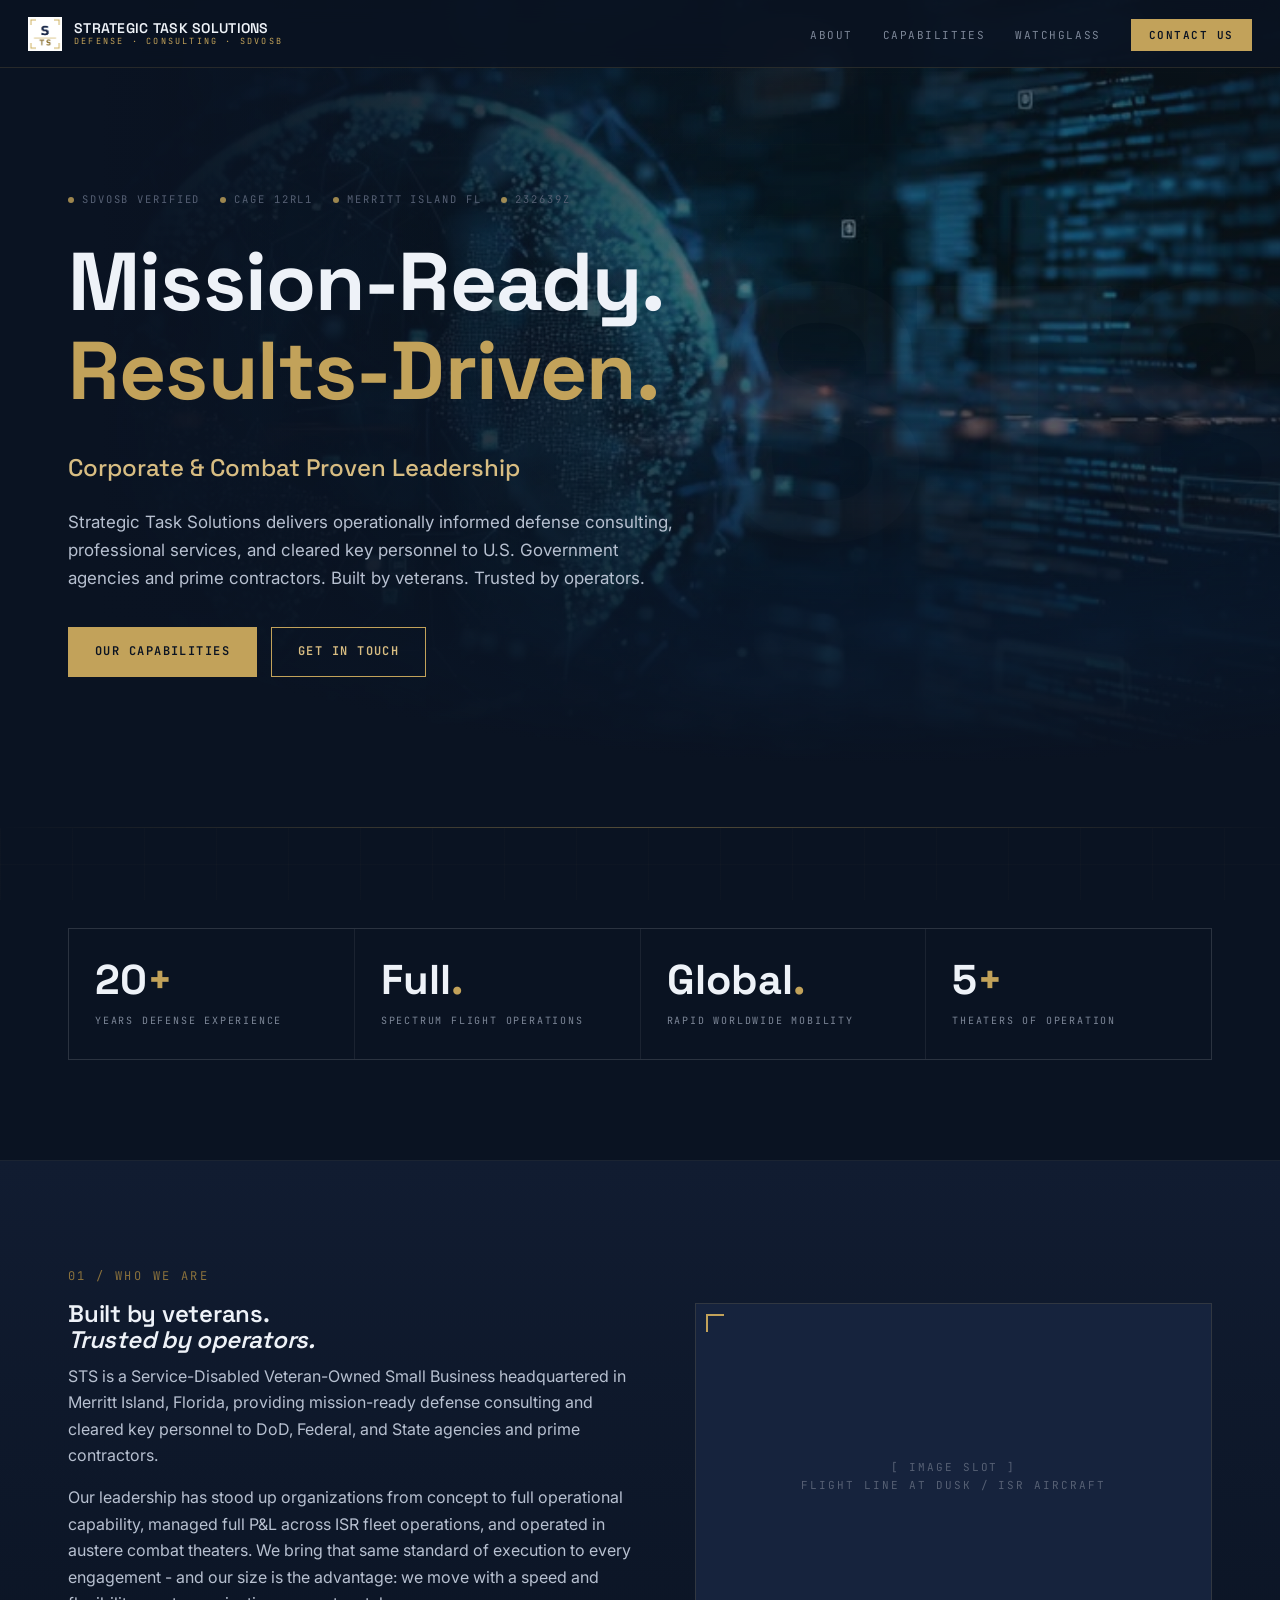
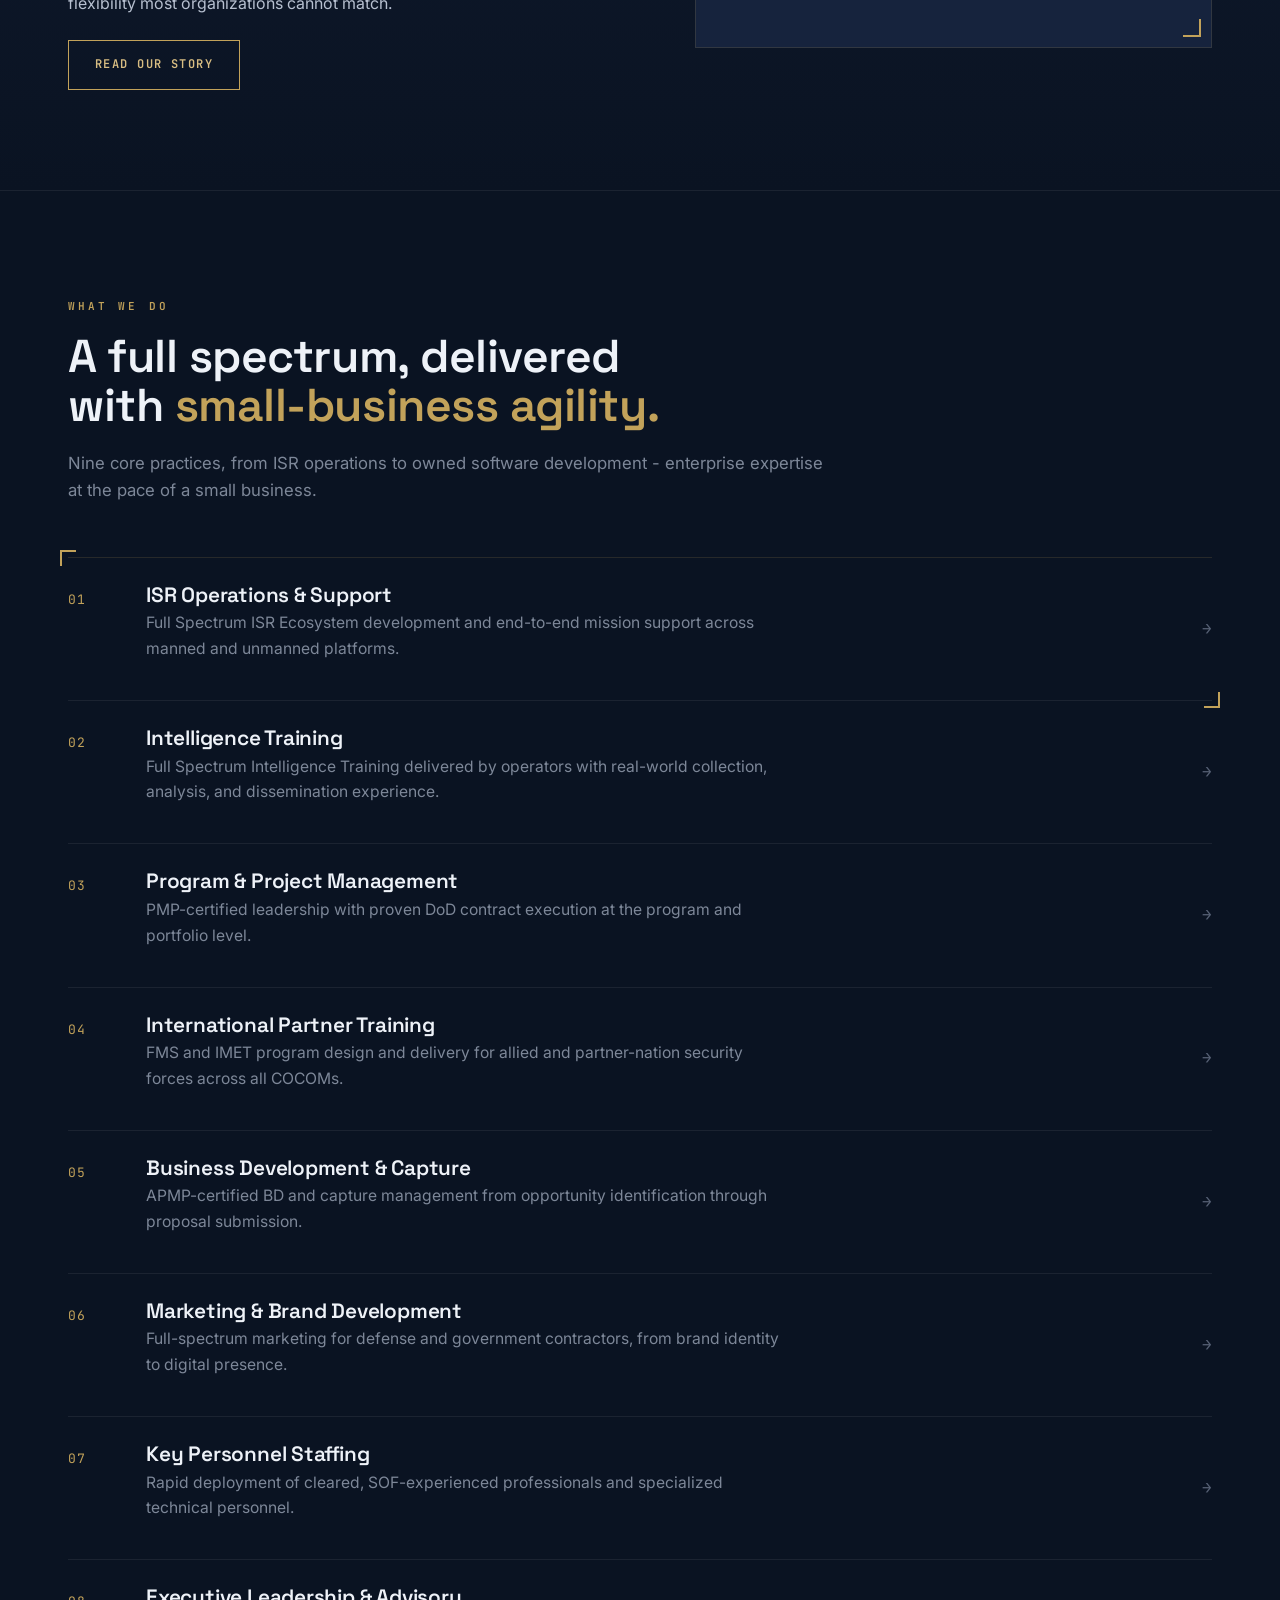
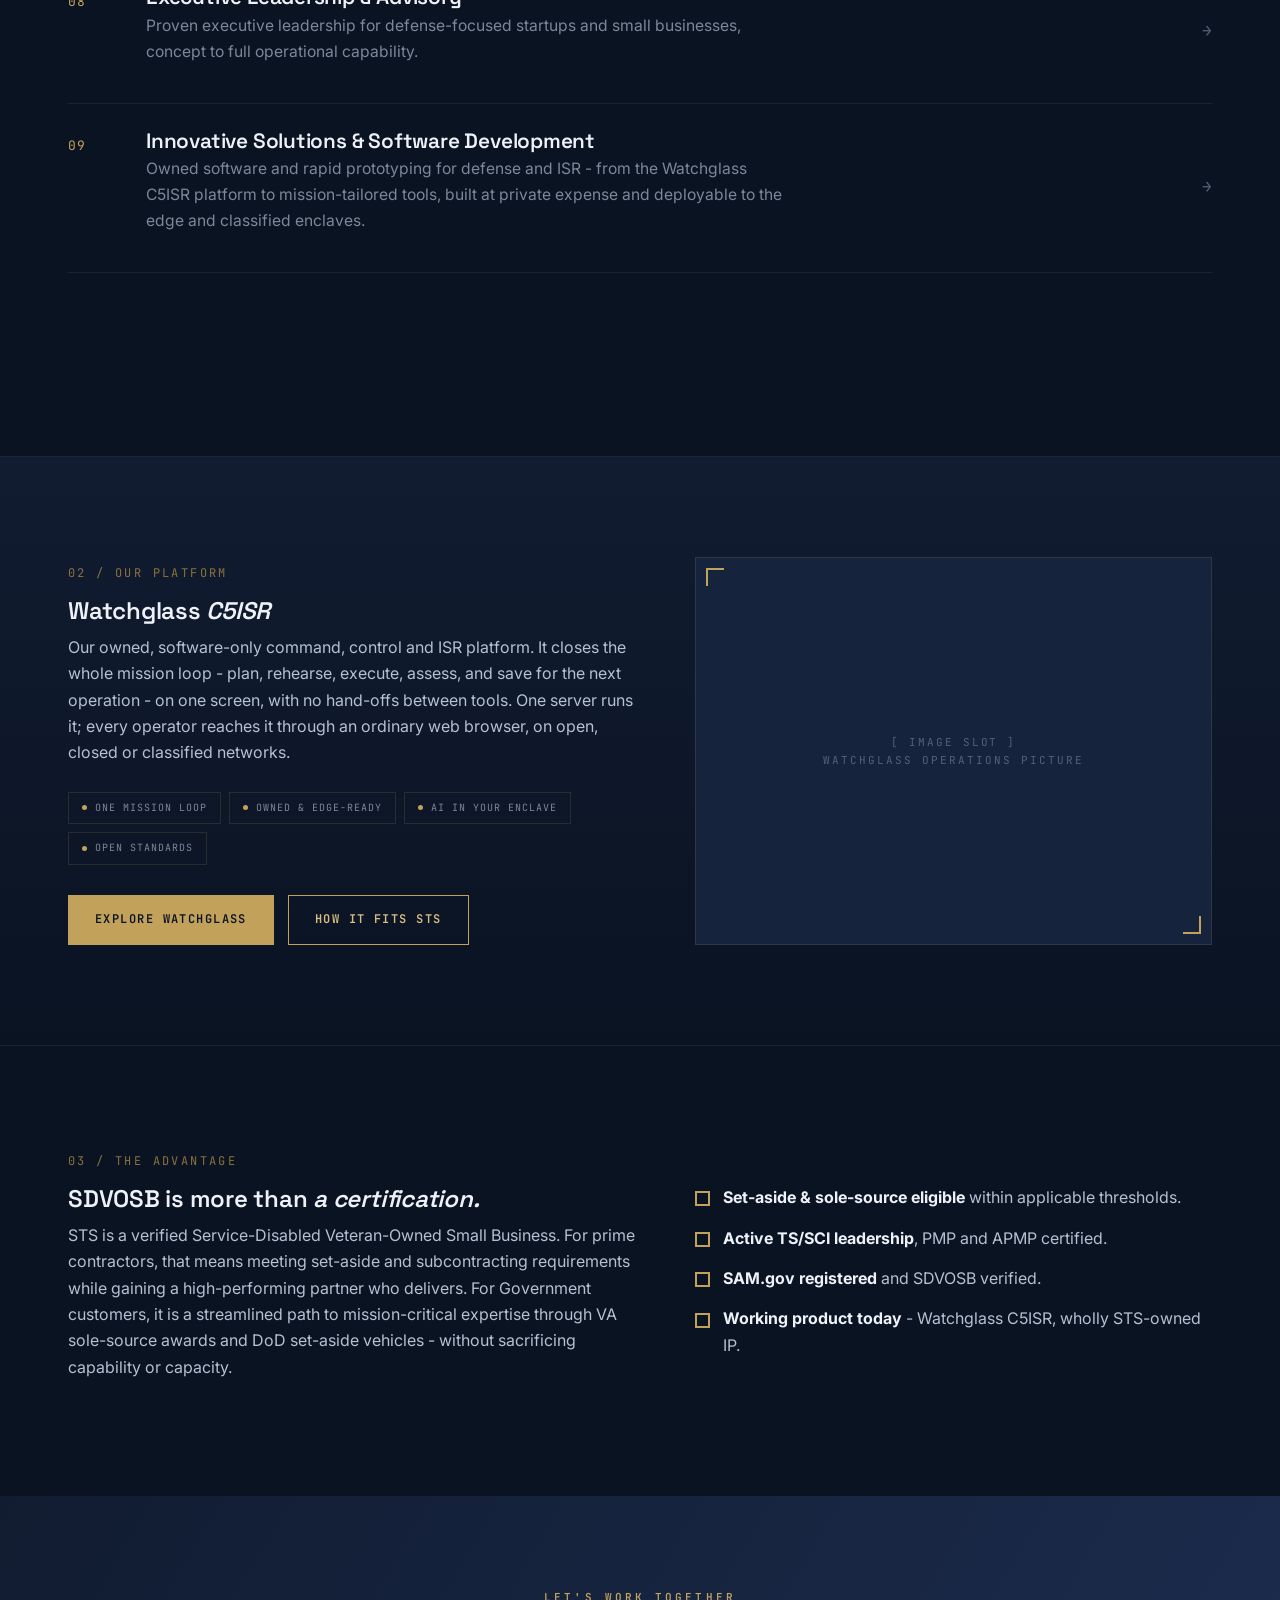
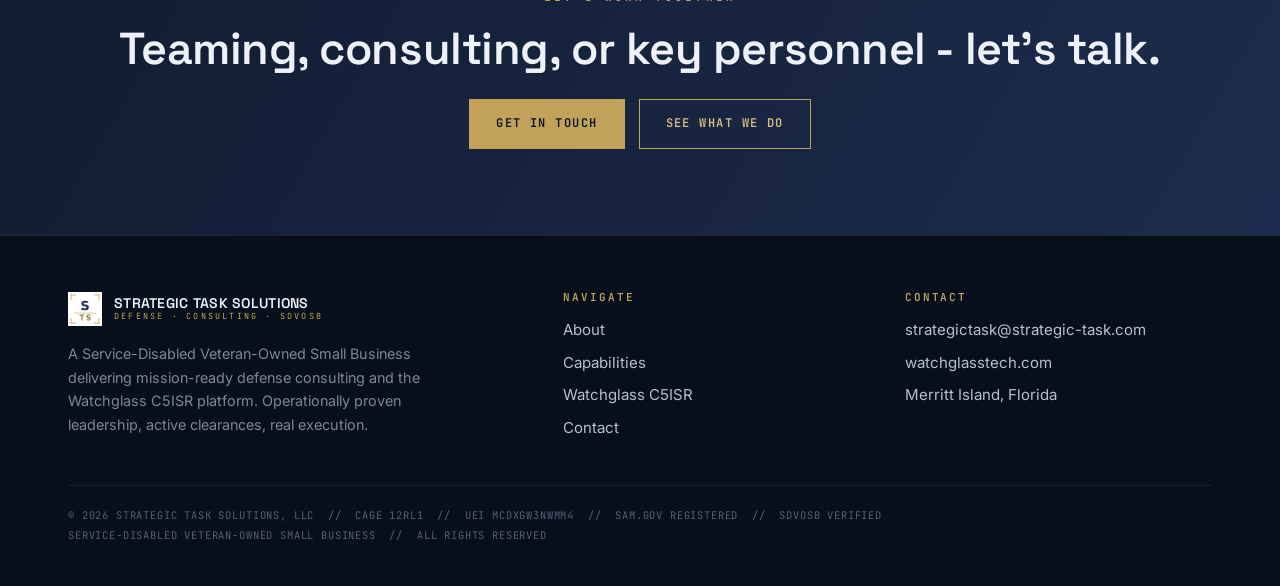
==== index.html @ cf6d8b95 "Capabilities: add Innovative Solutions & Software Development (09) STS builds owned software (Watchg" ====
<!DOCTYPE html>
<!-- Copyright (c) 2025-2026 Strategic Task Solutions, LLC. All rights reserved. -->
<html lang="en">
<head>
<meta charset="UTF-8">
<meta name="viewport" content="width=device-width, initial-scale=1.0">
<title>Strategic Task Solutions, LLC | SDVOSB Defense Consulting</title>
<meta name="description" content="Strategic Task Solutions, LLC is a Service-Disabled Veteran-Owned Small Business delivering operationally informed defense consulting, ISR support, intelligence training, and cleared key personnel - and Watchglass C5ISR, our owned command, control and ISR platform.">
<link rel="preconnect" href="https://fonts.googleapis.com">
<link rel="preconnect" href="https://fonts.gstatic.com" crossorigin>
<link href="https://fonts.googleapis.com/css2?family=Space+Grotesk:wght@400;500;600;700&family=Inter:wght@400;500;600&family=JetBrains+Mono:wght@500;600;700&display=swap" rel="stylesheet">
<link rel="stylesheet" href="css/site.css">
</head>
<body>

<nav class="top">
  <a class="brand" href="index.html" aria-label="Strategic Task Solutions home">
    <img class="mk" src="STS_Emblem_md_white.png" alt="STS">
    <span class="nm"><b>STRATEGIC TASK SOLUTIONS</b><span>Defense · Consulting · SDVOSB</span></span>
  </a>
  <button class="navtoggle" id="navtoggle" aria-label="Menu">MENU</button>
  <ul class="navlinks" id="navlinks">
    <li><a href="about.html">About</a></li>
    <li><a href="capabilities.html">Capabilities</a></li>
    <li><a href="watchglass.html">Watchglass</a></li>
    <li><a href="contact.html" class="cta">Contact Us</a></li>
  </ul>
</nav>

<main>

<!-- ── HERO ─────────────────────────────────────────── -->
<section class="hero">
  <div class="hero-bg" aria-hidden="true">
    <video class="hero-video" autoplay muted loop playsinline poster="assets/login-globe.jpg">
      <source src="assets/login-globe.mp4" type="video/mp4">
    </video>
  </div>
  <div class="hero-ghost" aria-hidden="true">STS</div>
  <div class="wrap">
    <div class="hero-readout mono">
      <span>SDVOSB VERIFIED</span>
      <span>CAGE 12RL1</span>
      <span>MERRITT ISLAND FL</span>
      <span id="zulu">0000Z</span>
    </div>
    <h1>Mission-Ready.<br><em>Results-Driven.</em></h1>
    <p class="sub">Corporate &amp; Combat Proven Leadership</p>
    <p class="lede">Strategic Task Solutions delivers operationally informed defense consulting, professional services, and cleared key personnel to U.S. Government agencies and prime contractors. Built by veterans. Trusted by operators.</p>
    <div class="cta">
      <a class="btn" href="capabilities.html">Our Capabilities</a>
      <a class="btn ghost" href="contact.html">Get In Touch</a>
    </div>
  </div>
  <div class="hero-scan" aria-hidden="true"></div>
</section>

<!-- ── DOSSIER STATS ────────────────────────────────── -->
<section class="band">
  <div class="wrap">
    <div class="dossier rv">
      <div class="cell"><div class="big">20<em>+</em></div><div class="lab">Years Defense Experience</div></div>
      <div class="cell"><div class="big">Full<em>.</em></div><div class="lab">Spectrum Flight Operations</div></div>
      <div class="cell"><div class="big">Global<em>.</em></div><div class="lab">Rapid Worldwide Mobility</div></div>
      <div class="cell"><div class="big">5<em>+</em></div><div class="lab">Theaters Of Operation</div></div>
    </div>
  </div>
</section>

<!-- ── WHO WE ARE ───────────────────────────────────── -->
<section class="band alt">
  <div class="wrap">
    <div class="split">
      <div class="rv">
        <span class="idx">01 / WHO WE ARE</span>
        <h2 style="margin-top:14px">Built by veterans.<br><em>Trusted by operators.</em></h2>
        <p>STS is a Service-Disabled Veteran-Owned Small Business headquartered in Merritt Island, Florida, providing mission-ready defense consulting and cleared key personnel to DoD, Federal, and State agencies and prime contractors.</p>
        <p>Our leadership has stood up organizations from concept to full operational capability, managed full P&amp;L across ISR fleet operations, and operated in austere combat theaters. We bring that same standard of execution to every engagement - and our size is the advantage: we move with a speed and flexibility most organizations cannot match.</p>
        <a class="btn ghost" href="about.html" style="margin-top:8px">Read Our Story</a>
      </div>
      <div class="figframe brk rv">
        <div class="plc">[ IMAGE SLOT ]<br>Flight line at dusk / ISR aircraft</div>
      </div>
    </div>
  </div>
</section>

<!-- ── CAPABILITY LEDGER ────────────────────────────── -->
<section class="band">
  <div class="wrap">
    <div class="sec-head rv">
      <span class="kicker">What We Do</span>
      <h2>A full spectrum, delivered with <em>small-business agility.</em></h2>
      <p>Nine core practices, from ISR operations to owned software development - enterprise expertise at the pace of a small business.</p>
    </div>
    <div class="ledger rv">
      <div class="row brk"><div class="no">01</div><div><h3>ISR Operations &amp; Support</h3><div class="desc">Full Spectrum ISR Ecosystem development and end-to-end mission support across manned and unmanned platforms.</div><div class="tags"><span class="tag">FMV Operations</span><span class="tag">Mission Planning</span><span class="tag">Sensor Integration</span><span class="tag">8210.1D Compliance</span></div></div><div class="arrow">&rarr;</div></div>
      <div class="row"><div class="no">02</div><div><h3>Intelligence Training</h3><div class="desc">Full Spectrum Intelligence Training delivered by operators with real-world collection, analysis, and dissemination experience.</div><div class="tags"><span class="tag">All-Source</span><span class="tag">GEOINT</span><span class="tag">FMV / PED</span><span class="tag">Curriculum Design</span></div></div><div class="arrow">&rarr;</div></div>
      <div class="row"><div class="no">03</div><div><h3>Program &amp; Project Management</h3><div class="desc">PMP-certified leadership with proven DoD contract execution at the program and portfolio level.</div><div class="tags"><span class="tag">DoD PM</span><span class="tag">EVMS</span><span class="tag">APMP Capture</span><span class="tag">Subcontracts</span></div></div><div class="arrow">&rarr;</div></div>
      <div class="row"><div class="no">04</div><div><h3>International Partner Training</h3><div class="desc">FMS and IMET program design and delivery for allied and partner-nation security forces across all COCOMs.</div><div class="tags"><span class="tag">Building Partner Capacity</span><span class="tag">FMS</span><span class="tag">Skills Transfer</span></div></div><div class="arrow">&rarr;</div></div>
      <div class="row"><div class="no">05</div><div><h3>Business Development &amp; Capture</h3><div class="desc">APMP-certified BD and capture management from opportunity identification through proposal submission.</div><div class="tags"><span class="tag">Capture Mgmt</span><span class="tag">Pipeline</span><span class="tag">Teaming</span><span class="tag">Win Strategy</span></div></div><div class="arrow">&rarr;</div></div>
      <div class="row"><div class="no">06</div><div><h3>Marketing &amp; Brand Development</h3><div class="desc">Full-spectrum marketing for defense and government contractors, from brand identity to digital presence.</div><div class="tags"><span class="tag">Brand Programs</span><span class="tag">Digital</span><span class="tag">Capability Collateral</span></div></div><div class="arrow">&rarr;</div></div>
      <div class="row"><div class="no">07</div><div><h3>Key Personnel Staffing</h3><div class="desc">Rapid deployment of cleared, SOF-experienced professionals and specialized technical personnel.</div><div class="tags"><span class="tag">TS/SCI</span><span class="tag">SOF Cadre</span><span class="tag">FSRs for OEMs</span></div></div><div class="arrow">&rarr;</div></div>
      <div class="row"><div class="no">08</div><div><h3>Executive Leadership &amp; Advisory</h3><div class="desc">Proven executive leadership for defense-focused startups and small businesses, concept to full operational capability.</div><div class="tags"><span class="tag">Org Scaling</span><span class="tag">Mentoring</span><span class="tag">P&amp;L Oversight</span></div></div><div class="arrow">&rarr;</div></div>
      <div class="row"><div class="no">09</div><div><h3>Innovative Solutions &amp; Software Development</h3><div class="desc">Owned software and rapid prototyping for defense and ISR - from the Watchglass C5ISR platform to mission-tailored tools, built at private expense and deployable to the edge and classified enclaves.</div><div class="tags"><span class="tag">Custom Software</span><span class="tag">Rapid Prototyping</span><span class="tag">C5ISR Platforms</span><span class="tag">Edge / Air-Gapped</span><span class="tag">AI Integration</span><span class="tag">Open Standards / No Lock-In</span></div></div><div class="arrow">&rarr;</div></div>
    </div>
    <div style="margin-top:34px" class="rv"><a class="btn ghost" href="capabilities.html">Full Capabilities &amp; NAICS</a></div>
  </div>
</section>

<!-- ── WATCHGLASS PRODUCT TEASER ────────────────────── -->
<section class="band alt wg">
  <div class="wrap">
    <div class="split flip">
      <div class="figframe brk rv" style="aspect-ratio:4/3">
        <div class="plc">[ IMAGE SLOT ]<br>Watchglass operations picture</div>
      </div>
      <div class="rv">
        <span class="idx">02 / OUR PLATFORM</span>
        <h2 style="margin-top:14px">Watchglass <em>C5ISR</em></h2>
        <p>Our owned, software-only command, control and ISR platform. It closes the whole mission loop - plan, rehearse, execute, assess, and save for the next operation - on one screen, with no hand-offs between tools. One server runs it; every operator reaches it through an ordinary web browser, on open, closed or classified networks.</p>
        <div class="chips">
          <span class="chip">One Mission Loop</span>
          <span class="chip">Owned &amp; Edge-Ready</span>
          <span class="chip">AI In Your Enclave</span>
          <span class="chip">Open Standards</span>
        </div>
        <div class="cta" style="display:flex;gap:14px;flex-wrap:wrap">
          <a class="btn" href="https://watchglasstech.com" target="_blank" rel="noopener">Explore Watchglass</a>
          <a class="btn ghost" href="watchglass.html">How It Fits STS</a>
        </div>
      </div>
    </div>
  </div>
</section>

<!-- ── SDVOSB ADVANTAGE ─────────────────────────────── -->
<section class="band">
  <div class="wrap">
    <div class="split">
      <div class="rv">
        <span class="idx">03 / THE ADVANTAGE</span>
        <h2 style="margin-top:14px">SDVOSB is more than <em>a certification.</em></h2>
        <p>STS is a verified Service-Disabled Veteran-Owned Small Business. For prime contractors, that means meeting set-aside and subcontracting requirements while gaining a high-performing partner who delivers. For Government customers, it is a streamlined path to mission-critical expertise through VA sole-source awards and DoD set-aside vehicles - without sacrificing capability or capacity.</p>
      </div>
      <ul class="ticks rv">
        <li><strong>Set-aside &amp; sole-source eligible</strong> within applicable thresholds.</li>
        <li><strong>Active TS/SCI leadership</strong>, PMP and APMP certified.</li>
        <li><strong>SAM.gov registered</strong> and SDVOSB verified.</li>
        <li><strong>Working product today</strong> - Watchglass C5ISR, wholly STS-owned IP.</li>
      </ul>
    </div>
  </div>
</section>

<!-- ── CTA BAND ─────────────────────────────────────── -->
<section class="cta-band">
  <div class="wrap rv">
    <span class="kicker">Let's Work Together</span>
    <h2 style="margin-top:16px">Teaming, consulting, or key personnel - let's talk.</h2>
    <div class="cta">
      <a class="btn" href="contact.html">Get In Touch</a>
      <a class="btn ghost" href="capabilities.html">See What We Do</a>
    </div>
  </div>
</section>

</main>

<footer class="site">
  <div class="wrap">
    <div class="cols">
      <div>
        <div class="brand" style="margin-bottom:16px">
          <img class="mk" src="STS_Emblem_md_white.png" alt="STS">
          <span class="nm"><b>STRATEGIC TASK SOLUTIONS</b><span>Defense · Consulting · SDVOSB</span></span>
        </div>
        <p class="own">A Service-Disabled Veteran-Owned Small Business delivering mission-ready defense consulting and the Watchglass C5ISR platform. Operationally proven leadership, active clearances, real execution.</p>
      </div>
      <div>
        <h4>Navigate</h4>
        <a href="about.html">About</a>
        <a href="capabilities.html">Capabilities</a>
        <a href="watchglass.html">Watchglass C5ISR</a>
        <a href="contact.html">Contact</a>
      </div>
      <div>
        <h4>Contact</h4>
        <a href="mailto:strategictask@strategic-task.com">strategictask@strategic-task.com</a>
        <a href="https://watchglasstech.com" target="_blank" rel="noopener">watchglasstech.com</a>
        <a href="#">Merritt Island, Florida</a>
      </div>
    </div>
    <div class="legal">
      &copy; 2026 STRATEGIC TASK SOLUTIONS, LLC &nbsp;//&nbsp; CAGE 12RL1 &nbsp;//&nbsp; UEI MCDXGW3NWMM4 &nbsp;//&nbsp; SAM.GOV REGISTERED &nbsp;//&nbsp; SDVOSB VERIFIED<br>
      SERVICE-DISABLED VETERAN-OWNED SMALL BUSINESS &nbsp;//&nbsp; ALL RIGHTS RESERVED
    </div>
  </div>
</footer>

<script src="js/site.js" defer></script>
</body>
</html>
---- css/site.css ----
/* Copyright (c) 2025-2026 Strategic Task Solutions, LLC. All rights reserved. */
/* Strategic Task Solutions - "The Briefing" design system.
   Sibling to Watchglass C5ISR (shared navy/gold + Inter body) with its own voice:
   Space Grotesk display, JetBrains Mono data labels, corner-bracket reticle motif. */

:root {
  --navy-deep: #0a1322;
  --navy:      #111c31;
  --navy-2:    #16233d;
  --panel:     #1c2c4e;
  --gold:      #c2a25a;
  --gold-soft: #d8bd82;
  --gold-dim:  #8a713c;
  --ink:       #eef2f8;
  --body:      #b7c0d0;
  --muted:     #7d8798;
  --faint:     #566074;
  --line:      rgba(194,162,90,.16);
  --line-2:    rgba(255,255,255,.07);
  --max:       1200px;
  --disp: "Space Grotesk", system-ui, sans-serif;
  --mono: "JetBrains Mono", ui-monospace, "SFMono-Regular", Menlo, monospace;
  --body-f: "Inter", system-ui, -apple-system, "Segoe UI", Roboto, sans-serif;
}

* { box-sizing: border-box; }
html { scroll-behavior: smooth; }
body {
  margin: 0; background: var(--navy-deep); color: var(--body);
  font-family: var(--body-f); font-size: 16px; line-height: 1.65;
  -webkit-font-smoothing: antialiased; overflow-x: hidden;
}
h1,h2,h3,h4 { font-family: var(--disp); color: var(--ink); line-height: 1.08; margin: 0 0 .4em; font-weight: 600; letter-spacing: -.01em; }
p { margin: 0 0 1em; }
a { color: var(--gold-soft); text-decoration: none; }
img { max-width: 100%; display: block; }
.wrap { max-width: var(--max); margin: 0 auto; padding: 0 28px; }

/* faint global grid/scanline texture */
body::before {
  content: ""; position: fixed; inset: 0; pointer-events: none; z-index: 0;
  background-image:
    linear-gradient(rgba(194,162,90,.025) 1px, transparent 1px),
    linear-gradient(90deg, rgba(194,162,90,.025) 1px, transparent 1px);
  background-size: 72px 72px;
}
main, nav, footer { position: relative; z-index: 1; }

/* ── mono data voice ─────────────────────────────── */
.mono { font-family: var(--mono); letter-spacing: .04em; }
.kicker {
  font-family: var(--mono); font-size: 11px; font-weight: 600; letter-spacing: .28em;
  text-transform: uppercase; color: var(--gold); display: inline-block;
}

/* ── corner-bracket reticle ──────────────────────── */
.reticle { position: relative; display: inline-block; width: 1em; height: 1em; flex: 0 0 auto; }
.reticle i { position: absolute; width: 34%; height: 2px; background: var(--gold); }
.reticle i:nth-child(1){ top:0; left:0 } .reticle i:nth-child(2){ top:0; right:0 }
.reticle i:nth-child(3){ bottom:0; left:0 } .reticle i:nth-child(4){ bottom:0; right:0 }
.reticle u { position: absolute; width: 2px; height: 34%; background: var(--gold); }
.reticle u:nth-child(5){ top:0; left:0 } .reticle u:nth-child(6){ top:0; right:0 }
.reticle u:nth-child(7){ bottom:0; left:0 } .reticle u:nth-child(8){ bottom:0; right:0 }
.reticle b { position: absolute; width: 16%; height: 16%; border-radius: 50%; background: var(--gold); top: 42%; left: 42%; }

/* bracket-framed block: corners that "lock on" when revealed */
.brk { position: relative; }
.brk::before, .brk::after {
  content: ""; position: absolute; width: 14px; height: 14px; border: 2px solid var(--gold);
  opacity: 0; transition: opacity .5s ease, transform .5s ease;
}
.brk::before { top: -8px; left: -8px; border-right: 0; border-bottom: 0; transform: translate(6px,6px); }
.brk::after  { bottom: -8px; right: -8px; border-left: 0; border-top: 0; transform: translate(-6px,-6px); }
.brk.lock::before, .brk.lock::after { opacity: 1; transform: translate(0,0); }

/* ── nav ─────────────────────────────────────────── */
nav.top {
  position: fixed; top: 0; left: 0; right: 0; z-index: 100; height: 68px;
  display: flex; align-items: center; justify-content: space-between;
  padding: 0 28px; background: rgba(10,19,34,.82); backdrop-filter: blur(12px);
  border-bottom: 1px solid var(--line);
}
.brand { display: flex; align-items: center; gap: 12px; }
.brand .mk { width: 34px; height: 34px; }
.brand .nm { display: flex; flex-direction: column; line-height: 1.1; }
.brand .nm b { font-family: var(--disp); font-size: 14px; font-weight: 600; color: var(--ink); letter-spacing: .02em; }
.brand .nm span { font-family: var(--mono); font-size: 8.5px; letter-spacing: .26em; color: var(--gold); text-transform: uppercase; }
.navlinks { display: flex; align-items: center; gap: 30px; list-style: none; margin: 0; padding: 0; }
.navlinks a { font-family: var(--mono); font-size: 11px; letter-spacing: .14em; text-transform: uppercase; color: var(--muted); transition: color .2s; }
.navlinks a:hover, .navlinks a.active { color: var(--ink); }
.navlinks a.cta { color: var(--navy-deep); background: var(--gold); padding: 9px 18px; font-weight: 600; }
.navlinks a.cta:hover { background: var(--gold-soft); }
.navtoggle { display: none; background: none; border: 1px solid var(--line); color: var(--ink); padding: 8px 10px; cursor: pointer; font-family: var(--mono); font-size: 11px; }

/* ── buttons ─────────────────────────────────────── */
.btn { display: inline-flex; align-items: center; gap: 10px; font-family: var(--mono); font-size: 12px;
  font-weight: 600; letter-spacing: .12em; text-transform: uppercase; padding: 14px 26px;
  background: var(--gold); color: var(--navy-deep); border: 1px solid var(--gold); transition: .2s; }
.btn:hover { background: var(--gold-soft); border-color: var(--gold-soft); color: var(--navy-deep); transform: translateY(-1px); }
.btn.ghost { background: transparent; color: var(--gold-soft); }
.btn.ghost:hover { background: rgba(194,162,90,.08); color: var(--gold); transform: none; }

/* ── hero ────────────────────────────────────────── */
.hero { position: relative; min-height: 92vh; display: flex; align-items: center; overflow: hidden; padding: 120px 0 80px; }
.hero-bg { position: absolute; inset: 0; z-index: 0; }
.hero-bg svg { width: 100%; height: 100%; }
.hero-video { position: absolute; inset: 0; width: 100%; height: 100%; object-fit: cover; opacity: .5; }
.hero::after { content: ""; position: absolute; inset: 0; z-index: 1;
  background: radial-gradient(120% 80% at 70% 30%, transparent 0%, var(--navy-deep) 78%),
              linear-gradient(90deg, var(--navy-deep) 8%, transparent 60%); }
.hero .wrap { position: relative; z-index: 2; width: 100%; }
.hero-ghost { position: absolute; right: -2%; top: 50%; transform: translateY(-50%); z-index: 1;
  font-family: var(--disp); font-weight: 700; font-size: 40vh; color: rgba(255,255,255,.022);
  letter-spacing: -.04em; pointer-events: none; user-select: none; }
.hero-readout { display: flex; gap: 20px; flex-wrap: wrap; font-family: var(--mono); font-size: 10.5px;
  letter-spacing: .18em; color: var(--faint); text-transform: uppercase; margin-bottom: 30px; }
.hero-readout span { display: inline-flex; align-items: center; gap: 8px; }
.hero-readout span::before { content: ""; width: 6px; height: 6px; background: var(--gold); border-radius: 50%; opacity: .8; }
.hero h1 { font-size: clamp(2.6rem, 6.4vw, 5.2rem); font-weight: 700; max-width: 16ch; text-wrap: balance; }
.hero h1 em { font-style: normal; color: var(--gold); }
.hero .sub { font-family: var(--disp); font-size: clamp(1.05rem, 2.2vw, 1.5rem); color: var(--gold-soft); font-weight: 500; margin: 6px 0 22px; }
.hero .lede { max-width: 56ch; color: var(--body); font-size: 1.06rem; }
.hero .cta { display: flex; gap: 14px; flex-wrap: wrap; margin-top: 34px; }
.hero-scan { position: absolute; left: 0; right: 0; bottom: 0; height: 1px; z-index: 2;
  background: linear-gradient(90deg, transparent, var(--gold), transparent); opacity: .4; }

/* ── section scaffolding ─────────────────────────── */
section.band { padding: 100px 0; position: relative; }
section.band + section.band { border-top: 1px solid var(--line-2); }
.alt { background: linear-gradient(180deg, var(--navy) 0%, var(--navy-deep) 100%); }
.sec-head { max-width: 760px; margin-bottom: 52px; }
.sec-head h2 { font-size: clamp(1.8rem, 3.6vw, 2.9rem); margin-top: 14px; text-wrap: balance; }
.sec-head h2 em { font-style: normal; color: var(--gold); }
.sec-head p { color: var(--muted); font-size: 1.05rem; margin-top: 10px; }
.idx { font-family: var(--mono); color: var(--gold-dim); font-size: 12px; letter-spacing: .2em; }

/* ── dossier stat band ───────────────────────────── */
.dossier { display: grid; grid-template-columns: repeat(4, 1fr); gap: 1px; background: var(--line-2); border: 1px solid var(--line-2); }
.dossier .cell { background: var(--navy-deep); padding: 30px 26px; }
.dossier .big { font-family: var(--disp); font-size: 2.6rem; font-weight: 700; color: var(--ink); line-height: 1; }
.dossier .big em { font-style: normal; color: var(--gold); }
.dossier .lab { font-family: var(--mono); font-size: 10px; letter-spacing: .18em; text-transform: uppercase; color: var(--muted); margin-top: 12px; }

/* ── capability ledger (indexed, hover-expand) ───── */
.ledger { border-top: 1px solid var(--line); }
.row { display: grid; grid-template-columns: 56px 1fr auto; gap: 22px; align-items: start;
  padding: 26px 0; border-bottom: 1px solid var(--line-2); transition: background .25s, padding .25s; cursor: default; }
.row:hover { background: rgba(194,162,90,.04); padding-left: 14px; padding-right: 14px; }
.row .no { font-family: var(--mono); color: var(--gold); font-size: 13px; letter-spacing: .1em; padding-top: 5px; }
.row h3 { font-size: 1.3rem; margin: 0 0 4px; }
.row .desc { color: var(--muted); font-size: .98rem; max-width: 64ch; }
.row .tags { display: flex; flex-wrap: wrap; gap: 6px; margin-top: 12px; max-height: 0; overflow: hidden; opacity: 0; transition: max-height .35s ease, opacity .3s ease, margin .35s; }
.row:hover .tags { max-height: 120px; opacity: 1; margin-top: 14px; }
.tag { font-family: var(--mono); font-size: 10px; letter-spacing: .08em; text-transform: uppercase; color: var(--body); border: 1px solid var(--line); padding: 5px 10px; }
.row .arrow { color: var(--faint); font-family: var(--mono); align-self: center; transition: color .2s, transform .2s; }
.row:hover .arrow { color: var(--gold); transform: translateX(4px); }

/* ── split / feature blocks ──────────────────────── */
.split { display: grid; grid-template-columns: 1.05fr .95fr; gap: 56px; align-items: center; }
.split.flip > *:first-child { order: 2; }
.ticks { list-style: none; margin: 0; padding: 0; display: grid; gap: 14px; }
.ticks li { position: relative; padding-left: 28px; font-size: 1rem; }
.ticks li::before { content: ""; position: absolute; left: 0; top: .45em; width: 11px; height: 11px; border: 2px solid var(--gold); }
.ticks li strong { color: var(--ink); }

/* figure frame (for MidJourney imagery slots) */
.figframe { position: relative; border: 1px solid var(--line); background: var(--navy-2); aspect-ratio: 3/2; overflow: hidden; }
.figframe img { width: 100%; height: 100%; object-fit: cover; }
.figframe .plc { position: absolute; inset: 0; display: flex; align-items: center; justify-content: center;
  font-family: var(--mono); font-size: 11px; letter-spacing: .18em; color: var(--faint); text-transform: uppercase; text-align: center; padding: 20px; }
.figframe::before, .figframe::after { content: ""; position: absolute; width: 16px; height: 16px; border: 2px solid var(--gold); z-index: 2; }
.figframe::before { top: 10px; left: 10px; border-right: 0; border-bottom: 0; }
.figframe::after { bottom: 10px; right: 10px; border-left: 0; border-top: 0; }

/* ── product (watchglass) teaser ─────────────────── */
.wg { position: relative; overflow: hidden; }
.chips { display: flex; flex-wrap: wrap; gap: 8px; margin: 26px 0 30px; }
.chip { font-family: var(--mono); font-size: 10px; letter-spacing: .1em; text-transform: uppercase; color: var(--muted);
  border: 1px solid var(--line); padding: 7px 13px; display: inline-flex; align-items: center; gap: 8px; }
.chip::before { content: ""; width: 5px; height: 5px; background: var(--gold); border-radius: 50%; }

/* ── reveal animation ────────────────────────────── */
.rv { opacity: 0; transform: translateY(18px); transition: opacity .6s ease, transform .6s ease; }
.rv.in { opacity: 1; transform: none; }

/* ── CTA band ────────────────────────────────────── */
.cta-band { text-align: center; background: linear-gradient(120deg, var(--navy) 0%, var(--panel) 100%); padding: 86px 0; }
.cta-band h2 { font-size: clamp(1.8rem, 4vw, 2.8rem); }
.cta-band .cta { display: flex; gap: 14px; justify-content: center; flex-wrap: wrap; margin-top: 26px; }

/* ── footer ──────────────────────────────────────── */
footer.site { background: #070f1c; border-top: 1px solid var(--line); padding: 56px 0 40px; }
footer.site .cols { display: grid; grid-template-columns: 1.5fr 1fr 1fr; gap: 34px; }
footer.site h4 { font-family: var(--mono); font-size: 11px; letter-spacing: .18em; text-transform: uppercase; color: var(--gold); margin: 0 0 14px; }
footer.site a { display: block; color: var(--body); margin-bottom: 8px; font-size: .94rem; }
footer.site a:hover { color: var(--gold-soft); }
footer.site .own { color: var(--muted); font-size: .9rem; max-width: 42ch; }
footer.site .legal { border-top: 1px solid var(--line-2); margin-top: 34px; padding-top: 20px;
  font-family: var(--mono); font-size: 10.5px; letter-spacing: .08em; color: var(--faint); line-height: 1.9; }

/* ── inner-page hero ─────────────────────────────── */
.phero { position: relative; padding: 150px 0 60px; overflow: hidden; border-bottom: 1px solid var(--line-2); }
.phero::before { content: ""; position: absolute; inset: 0; z-index: 0;
  background-image: linear-gradient(rgba(194,162,90,.04) 1px, transparent 1px), linear-gradient(90deg, rgba(194,162,90,.04) 1px, transparent 1px);
  background-size: 48px 48px; -webkit-mask-image: linear-gradient(90deg, #000, transparent 70%); mask-image: linear-gradient(90deg, #000, transparent 70%); }
.phero .wrap { position: relative; z-index: 1; }
.phero h1 { font-size: clamp(2.2rem, 5vw, 3.6rem); max-width: 18ch; text-wrap: balance; }
.phero h1 em { font-style: normal; color: var(--gold); }
.phero .lede { color: var(--muted); max-width: 58ch; font-size: 1.08rem; margin-top: 14px; }

/* prose + lists */
.prose { max-width: 62ch; }
.prose p { color: var(--body); }
.cols2 { columns: 2; column-gap: 40px; }
.complist { list-style: none; margin: 0; padding: 0; display: grid; grid-template-columns: repeat(2,1fr); gap: 2px; background: var(--line-2); border: 1px solid var(--line-2); }
.complist li { background: var(--navy-deep); padding: 16px 20px; font-size: .96rem; color: var(--body); display: flex; align-items: center; gap: 12px; }
.complist li::before { content: ""; width: 7px; height: 7px; background: var(--gold); flex: 0 0 auto; }
.certs { display: flex; flex-wrap: wrap; gap: 10px; }
.cert { font-family: var(--mono); font-size: 11px; letter-spacing: .12em; text-transform: uppercase; color: var(--gold-soft);
  border: 1px solid var(--line); padding: 9px 15px; display: inline-flex; align-items: center; gap: 9px; }
.cert::before { content: ""; width: 6px; height: 6px; border-radius: 50%; background: var(--gold); }

/* mission log / timeline */
.log { display: grid; gap: 0; }
.log .item { display: grid; grid-template-columns: 180px 1fr; gap: 30px; padding: 28px 0; border-top: 1px solid var(--line-2); }
.log .item:last-child { border-bottom: 1px solid var(--line-2); }
.log .role { font-family: var(--mono); font-size: 11px; letter-spacing: .14em; text-transform: uppercase; color: var(--gold); padding-top: 4px; }
.log .item h3 { font-size: 1.25rem; margin: 0 0 6px; }
.log .item p { color: var(--muted); margin: 0; font-size: .98rem; max-width: 70ch; }

/* NAICS */
.naics { display: grid; grid-template-columns: repeat(2,1fr); gap: 1px; background: var(--line-2); border: 1px solid var(--line-2); }
.naics .n { background: var(--navy-deep); padding: 14px 18px; display: flex; gap: 14px; align-items: baseline; font-size: .9rem; color: var(--body); }
.naics .n b { font-family: var(--mono); color: var(--gold); font-size: .9rem; letter-spacing: .06em; flex: 0 0 auto; }

/* feature card grid (watchglass page) */
.fgrid { display: grid; grid-template-columns: repeat(2,1fr); gap: 2px; background: var(--line-2); border: 1px solid var(--line-2); }
.fcard { background: var(--navy-deep); padding: 30px 28px; }
.fcard .no { font-family: var(--mono); color: var(--gold); font-size: 12px; letter-spacing: .14em; margin-bottom: 14px; }
.fcard h3 { font-size: 1.2rem; margin: 0 0 8px; }
.fcard p { color: var(--muted); font-size: .96rem; margin: 0; }

/* contact + form */
.contact-grid { display: grid; grid-template-columns: .9fr 1.1fr; gap: 56px; align-items: start; }
.info .item { padding: 16px 0; border-bottom: 1px solid var(--line-2); }
.info .k { font-family: var(--mono); font-size: 10.5px; letter-spacing: .18em; text-transform: uppercase; color: var(--muted); margin-bottom: 5px; }
.info .v { color: var(--ink); font-size: 1.02rem; }
.form { background: var(--navy-2); border: 1px solid var(--line); padding: 30px; }
.form .fr { display: grid; grid-template-columns: 1fr 1fr; gap: 16px; }
.form label { display: block; font-family: var(--mono); font-size: 10.5px; letter-spacing: .12em; text-transform: uppercase; color: var(--muted); margin: 16px 0 7px; }
.form input, .form select, .form textarea { width: 100%; background: var(--navy-deep); border: 1px solid var(--line-2); color: var(--ink);
  font: inherit; padding: 12px 13px; border-radius: 0; }
.form input:focus, .form select:focus, .form textarea:focus { outline: none; border-color: var(--gold); }
.form .btn { margin-top: 24px; border: none; cursor: pointer; width: 100%; justify-content: center; }

/* ── responsive ──────────────────────────────────── */
@media (max-width: 920px) {
  .navlinks { position: fixed; inset: 68px 0 auto 0; flex-direction: column; align-items: stretch; gap: 0;
    background: var(--navy-deep); border-bottom: 1px solid var(--line); padding: 6px 0; transform: translateY(-130%); transition: .25s; }
  .navlinks.open { transform: translateY(0); }
  .navlinks a { padding: 14px 28px; }
  .navlinks a.cta { margin: 8px 28px; text-align: center; justify-content: center; }
  .navtoggle { display: inline-flex; }
  .dossier { grid-template-columns: repeat(2, 1fr); }
  .split { grid-template-columns: 1fr; gap: 34px; }
  .split.flip > *:first-child { order: 0; }
  footer.site .cols { grid-template-columns: 1fr; }
  .hero-ghost { font-size: 28vh; }
  .row { grid-template-columns: 40px 1fr; }
  .row .arrow { display: none; }
  .cols2 { columns: 1; }
  .complist, .naics, .fgrid { grid-template-columns: 1fr; }
  .contact-grid { grid-template-columns: 1fr; gap: 36px; }
  .form .fr { grid-template-columns: 1fr; }
  .log .item { grid-template-columns: 1fr; gap: 8px; }
  .phero { padding: 120px 0 48px; }
}
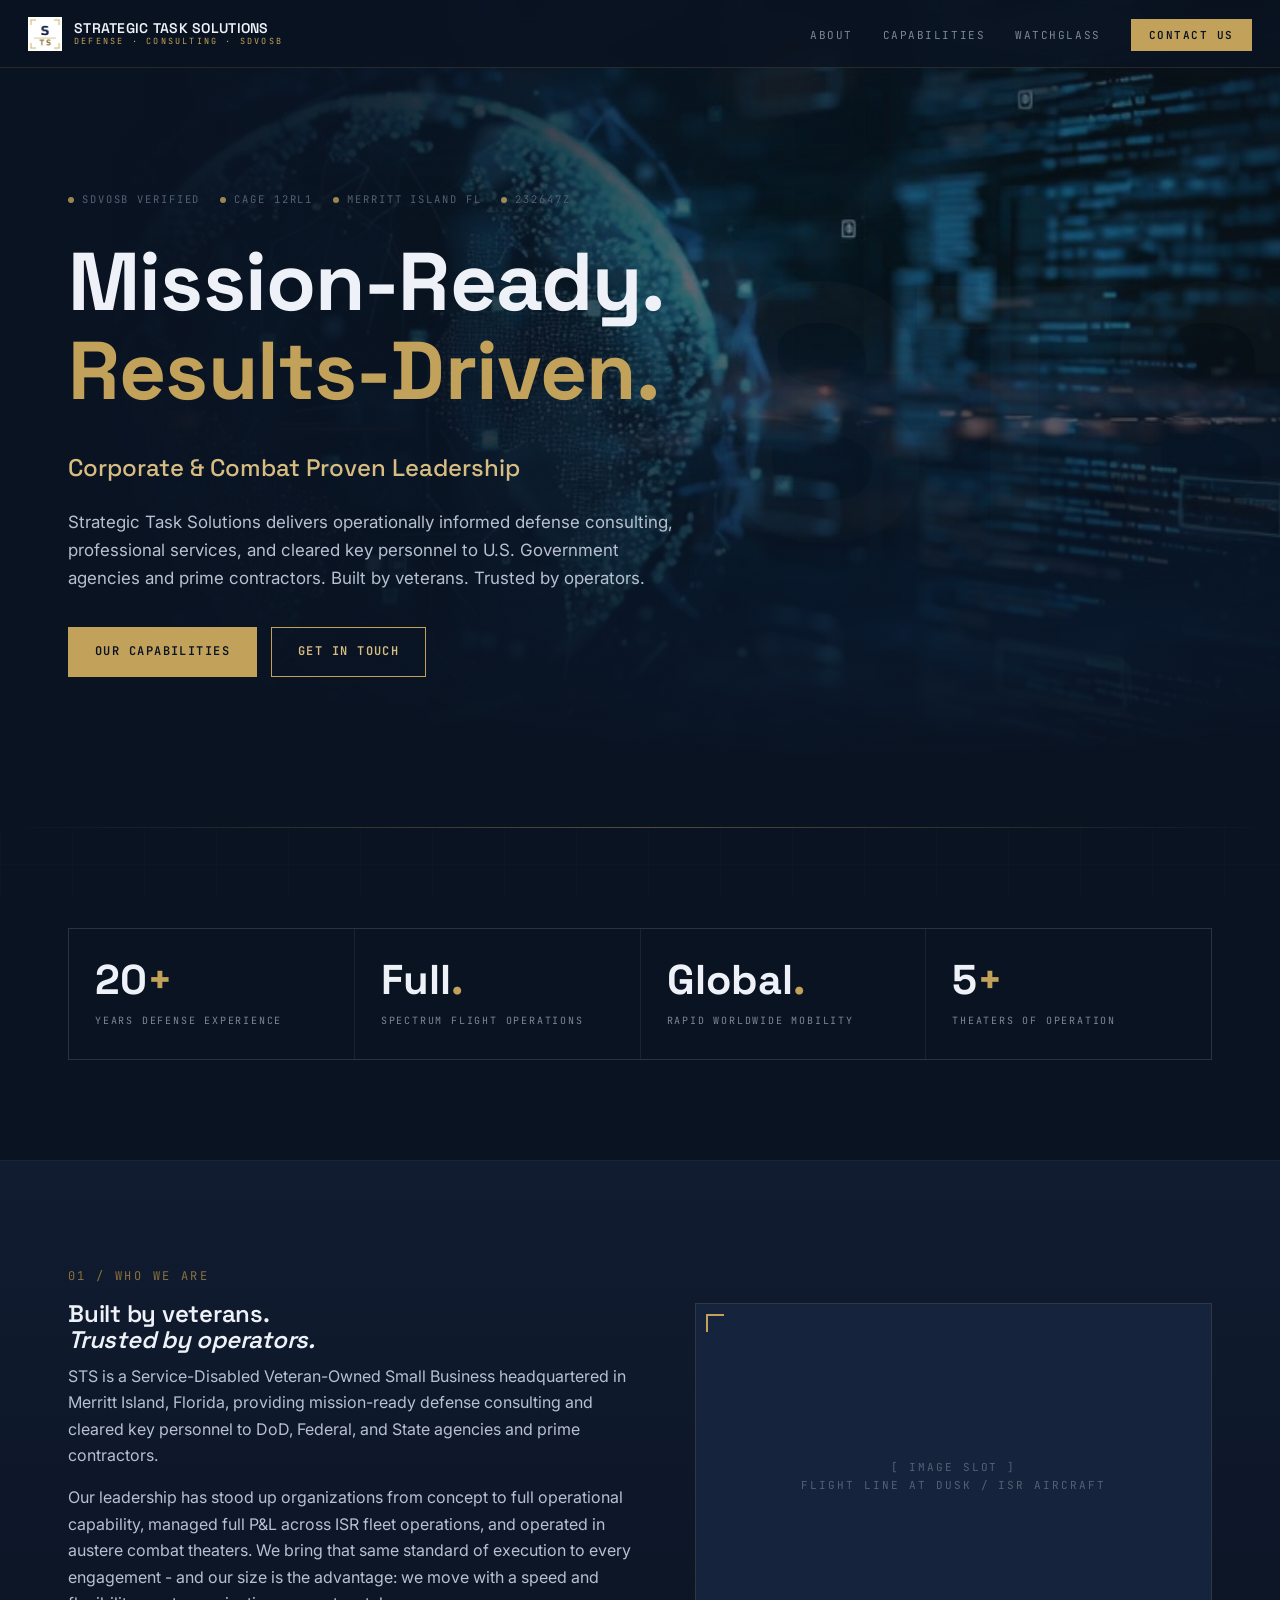
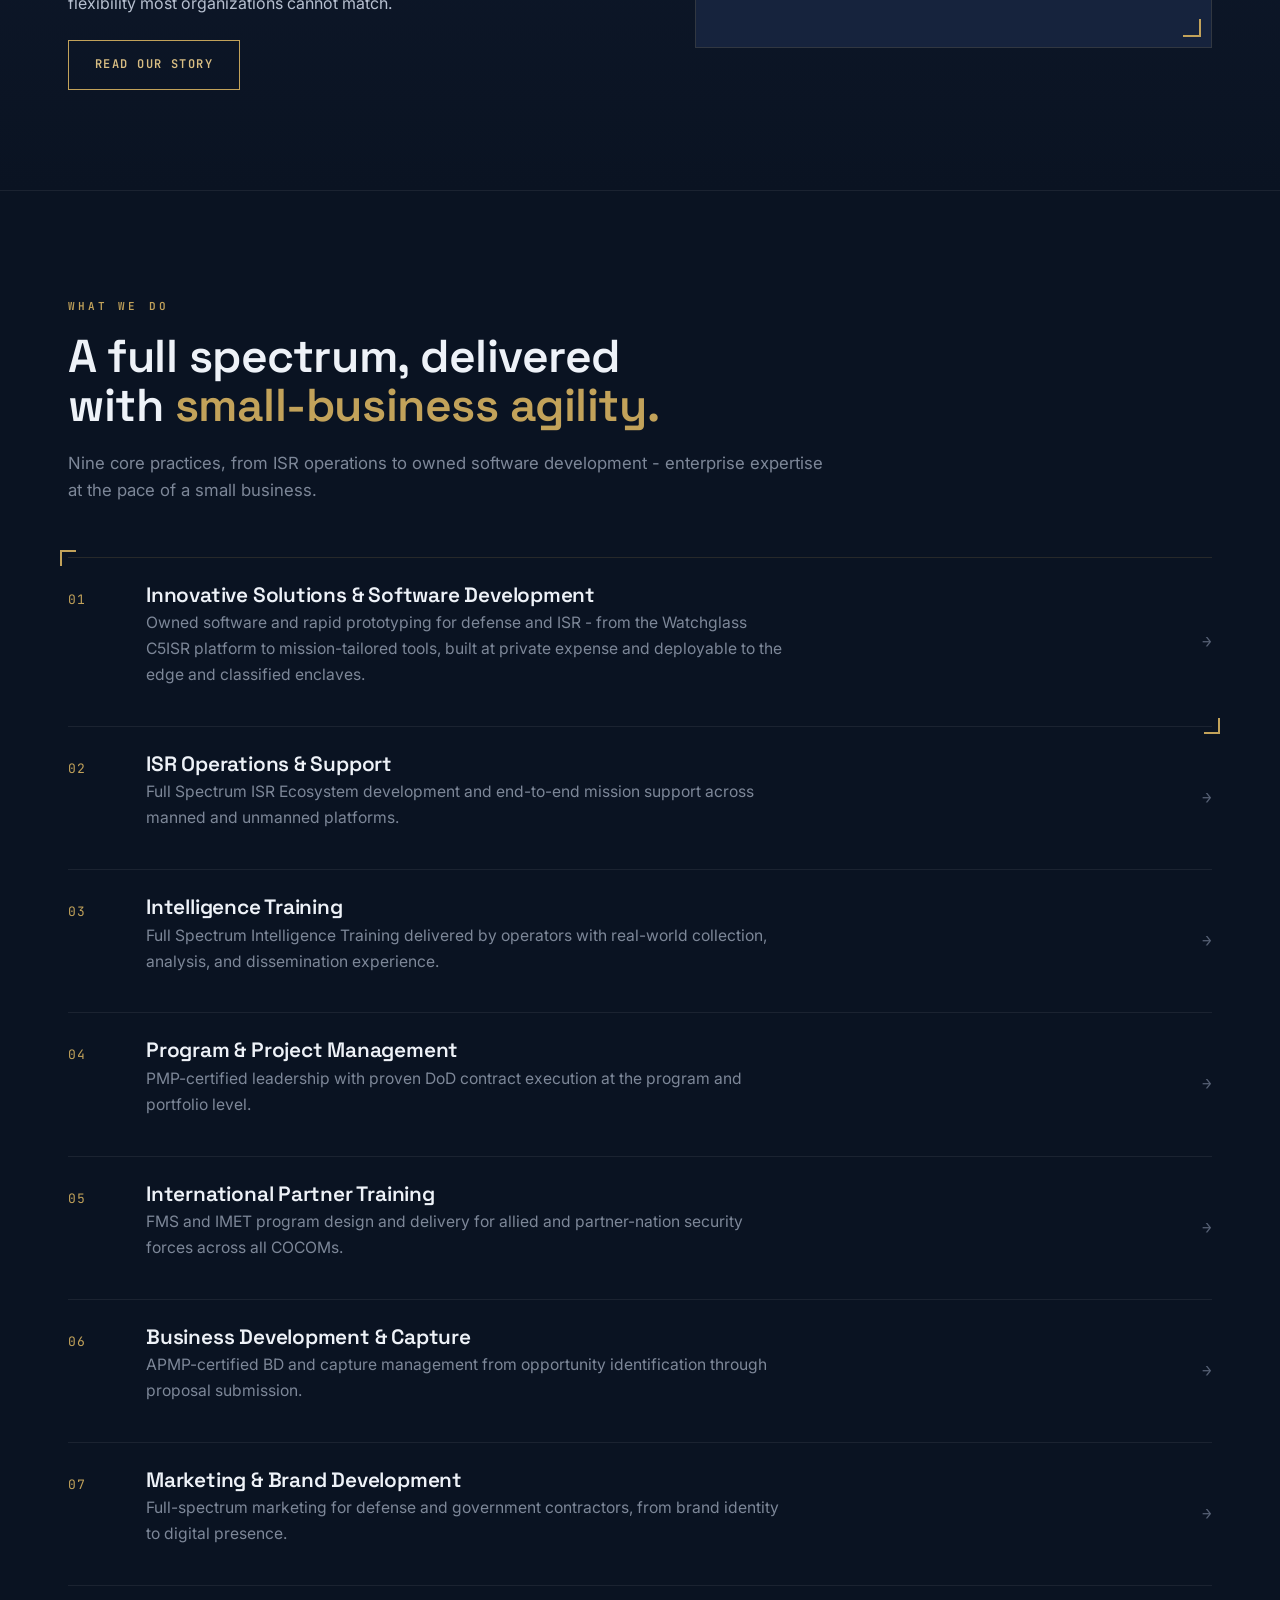
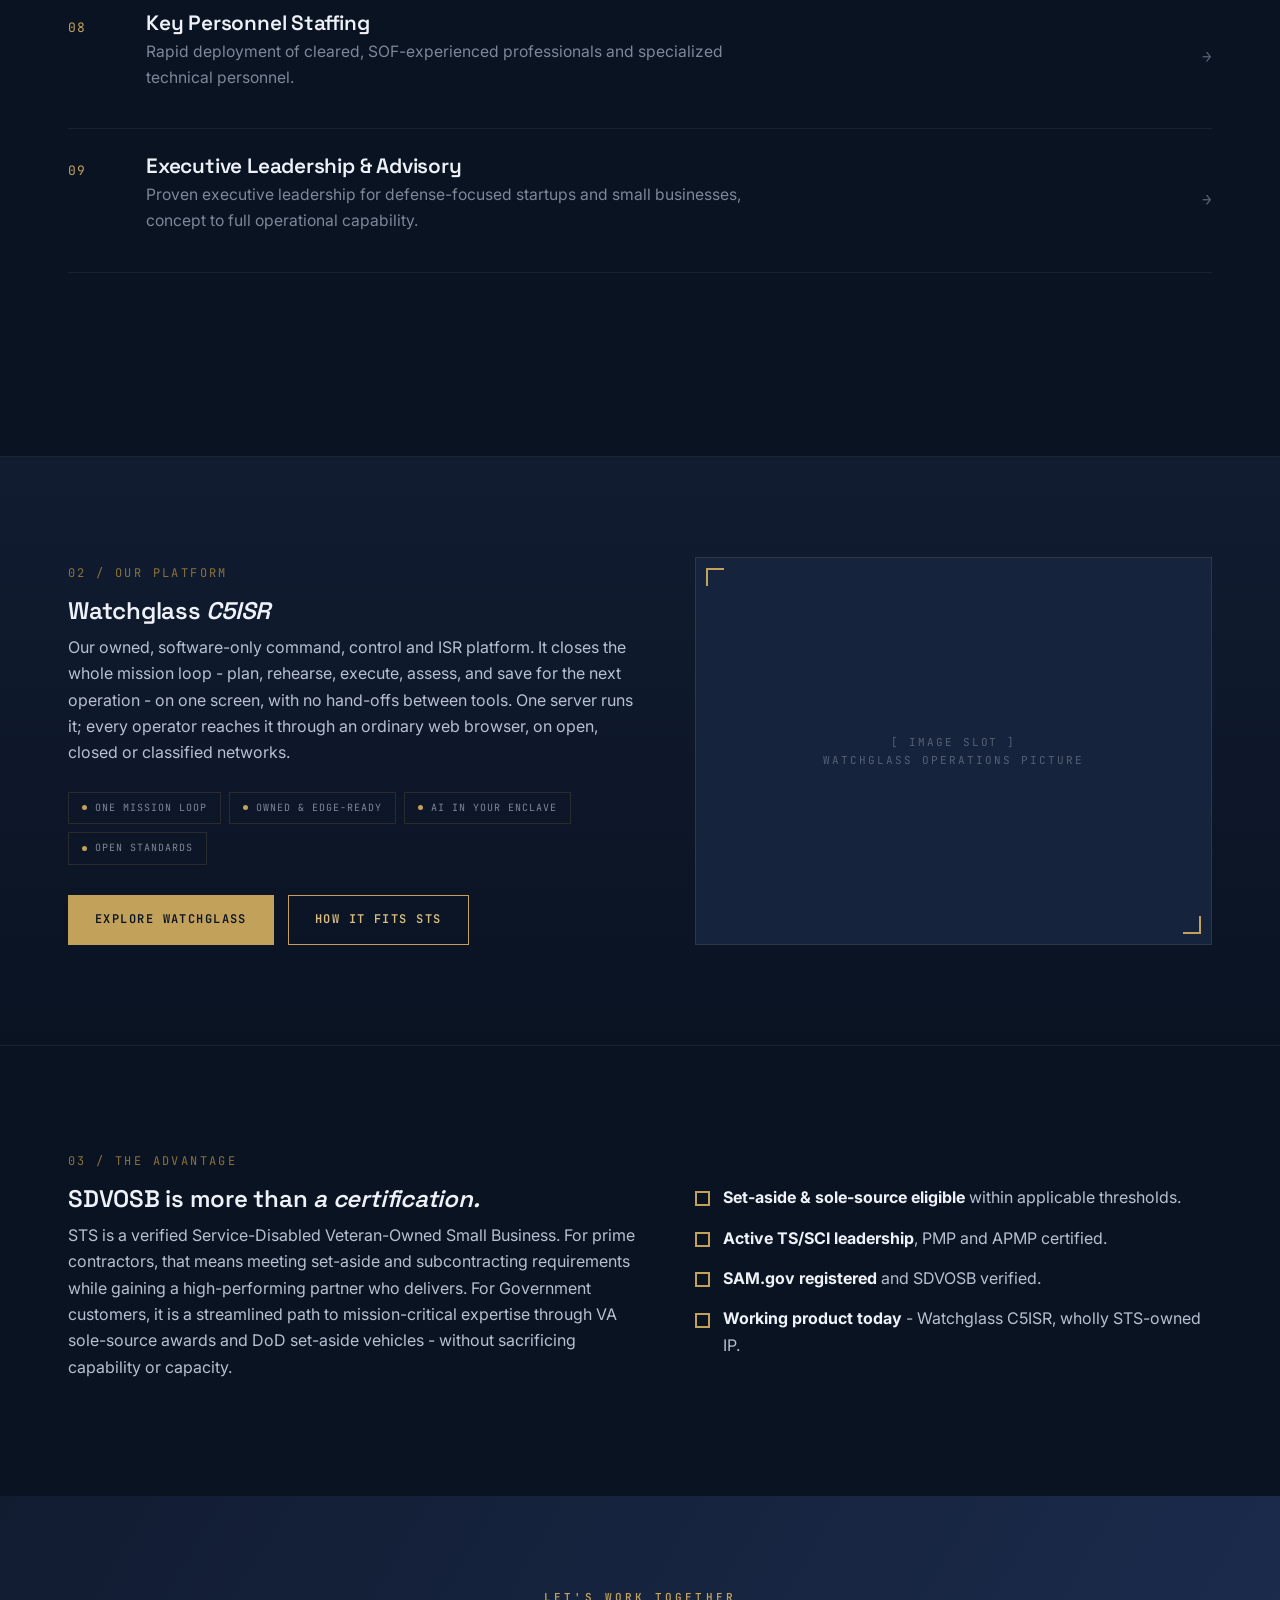
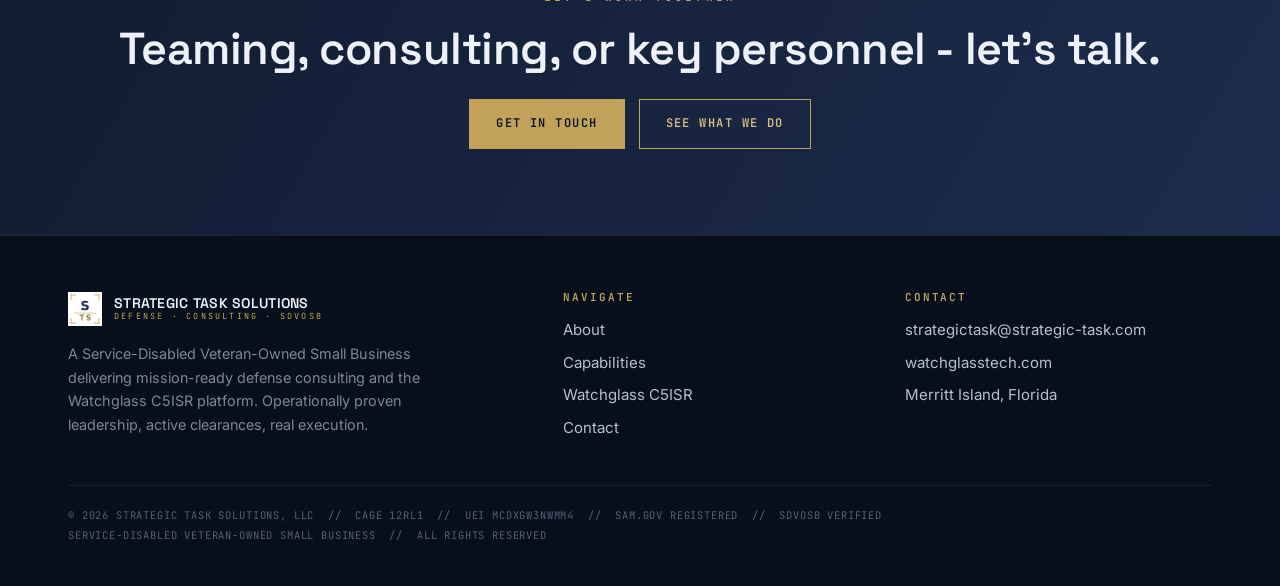
==== commit 24981c2f: "Capabilities: lead with Innovative Solutions & Software Development Reorder the ledger so owned soft" ====
--- a/index.html
+++ b/index.html
@@ -94,15 +94,15 @@
       <p>Nine core practices, from ISR operations to owned software development - enterprise expertise at the pace of a small business.</p>
     </div>
     <div class="ledger rv">
-      <div class="row brk"><div class="no">01</div><div><h3>ISR Operations &amp; Support</h3><div class="desc">Full Spectrum ISR Ecosystem development and end-to-end mission support across manned and unmanned platforms.</div><div class="tags"><span class="tag">FMV Operations</span><span class="tag">Mission Planning</span><span class="tag">Sensor Integration</span><span class="tag">8210.1D Compliance</span></div></div><div class="arrow">&rarr;</div></div>
-      <div class="row"><div class="no">02</div><div><h3>Intelligence Training</h3><div class="desc">Full Spectrum Intelligence Training delivered by operators with real-world collection, analysis, and dissemination experience.</div><div class="tags"><span class="tag">All-Source</span><span class="tag">GEOINT</span><span class="tag">FMV / PED</span><span class="tag">Curriculum Design</span></div></div><div class="arrow">&rarr;</div></div>
-      <div class="row"><div class="no">03</div><div><h3>Program &amp; Project Management</h3><div class="desc">PMP-certified leadership with proven DoD contract execution at the program and portfolio level.</div><div class="tags"><span class="tag">DoD PM</span><span class="tag">EVMS</span><span class="tag">APMP Capture</span><span class="tag">Subcontracts</span></div></div><div class="arrow">&rarr;</div></div>
-      <div class="row"><div class="no">04</div><div><h3>International Partner Training</h3><div class="desc">FMS and IMET program design and delivery for allied and partner-nation security forces across all COCOMs.</div><div class="tags"><span class="tag">Building Partner Capacity</span><span class="tag">FMS</span><span class="tag">Skills Transfer</span></div></div><div class="arrow">&rarr;</div></div>
-      <div class="row"><div class="no">05</div><div><h3>Business Development &amp; Capture</h3><div class="desc">APMP-certified BD and capture management from opportunity identification through proposal submission.</div><div class="tags"><span class="tag">Capture Mgmt</span><span class="tag">Pipeline</span><span class="tag">Teaming</span><span class="tag">Win Strategy</span></div></div><div class="arrow">&rarr;</div></div>
-      <div class="row"><div class="no">06</div><div><h3>Marketing &amp; Brand Development</h3><div class="desc">Full-spectrum marketing for defense and government contractors, from brand identity to digital presence.</div><div class="tags"><span class="tag">Brand Programs</span><span class="tag">Digital</span><span class="tag">Capability Collateral</span></div></div><div class="arrow">&rarr;</div></div>
-      <div class="row"><div class="no">07</div><div><h3>Key Personnel Staffing</h3><div class="desc">Rapid deployment of cleared, SOF-experienced professionals and specialized technical personnel.</div><div class="tags"><span class="tag">TS/SCI</span><span class="tag">SOF Cadre</span><span class="tag">FSRs for OEMs</span></div></div><div class="arrow">&rarr;</div></div>
-      <div class="row"><div class="no">08</div><div><h3>Executive Leadership &amp; Advisory</h3><div class="desc">Proven executive leadership for defense-focused startups and small businesses, concept to full operational capability.</div><div class="tags"><span class="tag">Org Scaling</span><span class="tag">Mentoring</span><span class="tag">P&amp;L Oversight</span></div></div><div class="arrow">&rarr;</div></div>
-      <div class="row"><div class="no">09</div><div><h3>Innovative Solutions &amp; Software Development</h3><div class="desc">Owned software and rapid prototyping for defense and ISR - from the Watchglass C5ISR platform to mission-tailored tools, built at private expense and deployable to the edge and classified enclaves.</div><div class="tags"><span class="tag">Custom Software</span><span class="tag">Rapid Prototyping</span><span class="tag">C5ISR Platforms</span><span class="tag">Edge / Air-Gapped</span><span class="tag">AI Integration</span><span class="tag">Open Standards / No Lock-In</span></div></div><div class="arrow">&rarr;</div></div>
+      <div class="row brk"><div class="no">01</div><div><h3>Innovative Solutions &amp; Software Development</h3><div class="desc">Owned software and rapid prototyping for defense and ISR - from the Watchglass C5ISR platform to mission-tailored tools, built at private expense and deployable to the edge and classified enclaves.</div><div class="tags"><span class="tag">Custom Software</span><span class="tag">Rapid Prototyping</span><span class="tag">C5ISR Platforms</span><span class="tag">Edge / Air-Gapped</span><span class="tag">AI Integration</span><span class="tag">Open Standards / No Lock-In</span></div></div><div class="arrow">&rarr;</div></div>
+      <div class="row"><div class="no">02</div><div><h3>ISR Operations &amp; Support</h3><div class="desc">Full Spectrum ISR Ecosystem development and end-to-end mission support across manned and unmanned platforms.</div><div class="tags"><span class="tag">FMV Operations</span><span class="tag">Mission Planning</span><span class="tag">Sensor Integration</span><span class="tag">8210.1D Compliance</span></div></div><div class="arrow">&rarr;</div></div>
+      <div class="row"><div class="no">03</div><div><h3>Intelligence Training</h3><div class="desc">Full Spectrum Intelligence Training delivered by operators with real-world collection, analysis, and dissemination experience.</div><div class="tags"><span class="tag">All-Source</span><span class="tag">GEOINT</span><span class="tag">FMV / PED</span><span class="tag">Curriculum Design</span></div></div><div class="arrow">&rarr;</div></div>
+      <div class="row"><div class="no">04</div><div><h3>Program &amp; Project Management</h3><div class="desc">PMP-certified leadership with proven DoD contract execution at the program and portfolio level.</div><div class="tags"><span class="tag">DoD PM</span><span class="tag">EVMS</span><span class="tag">APMP Capture</span><span class="tag">Subcontracts</span></div></div><div class="arrow">&rarr;</div></div>
+      <div class="row"><div class="no">05</div><div><h3>International Partner Training</h3><div class="desc">FMS and IMET program design and delivery for allied and partner-nation security forces across all COCOMs.</div><div class="tags"><span class="tag">Building Partner Capacity</span><span class="tag">FMS</span><span class="tag">Skills Transfer</span></div></div><div class="arrow">&rarr;</div></div>
+      <div class="row"><div class="no">06</div><div><h3>Business Development &amp; Capture</h3><div class="desc">APMP-certified BD and capture management from opportunity identification through proposal submission.</div><div class="tags"><span class="tag">Capture Mgmt</span><span class="tag">Pipeline</span><span class="tag">Teaming</span><span class="tag">Win Strategy</span></div></div><div class="arrow">&rarr;</div></div>
+      <div class="row"><div class="no">07</div><div><h3>Marketing &amp; Brand Development</h3><div class="desc">Full-spectrum marketing for defense and government contractors, from brand identity to digital presence.</div><div class="tags"><span class="tag">Brand Programs</span><span class="tag">Digital</span><span class="tag">Capability Collateral</span></div></div><div class="arrow">&rarr;</div></div>
+      <div class="row"><div class="no">08</div><div><h3>Key Personnel Staffing</h3><div class="desc">Rapid deployment of cleared, SOF-experienced professionals and specialized technical personnel.</div><div class="tags"><span class="tag">TS/SCI</span><span class="tag">SOF Cadre</span><span class="tag">FSRs for OEMs</span></div></div><div class="arrow">&rarr;</div></div>
+      <div class="row"><div class="no">09</div><div><h3>Executive Leadership &amp; Advisory</h3><div class="desc">Proven executive leadership for defense-focused startups and small businesses, concept to full operational capability.</div><div class="tags"><span class="tag">Org Scaling</span><span class="tag">Mentoring</span><span class="tag">P&amp;L Oversight</span></div></div><div class="arrow">&rarr;</div></div>
     </div>
     <div style="margin-top:34px" class="rv"><a class="btn ghost" href="capabilities.html">Full Capabilities &amp; NAICS</a></div>
   </div>
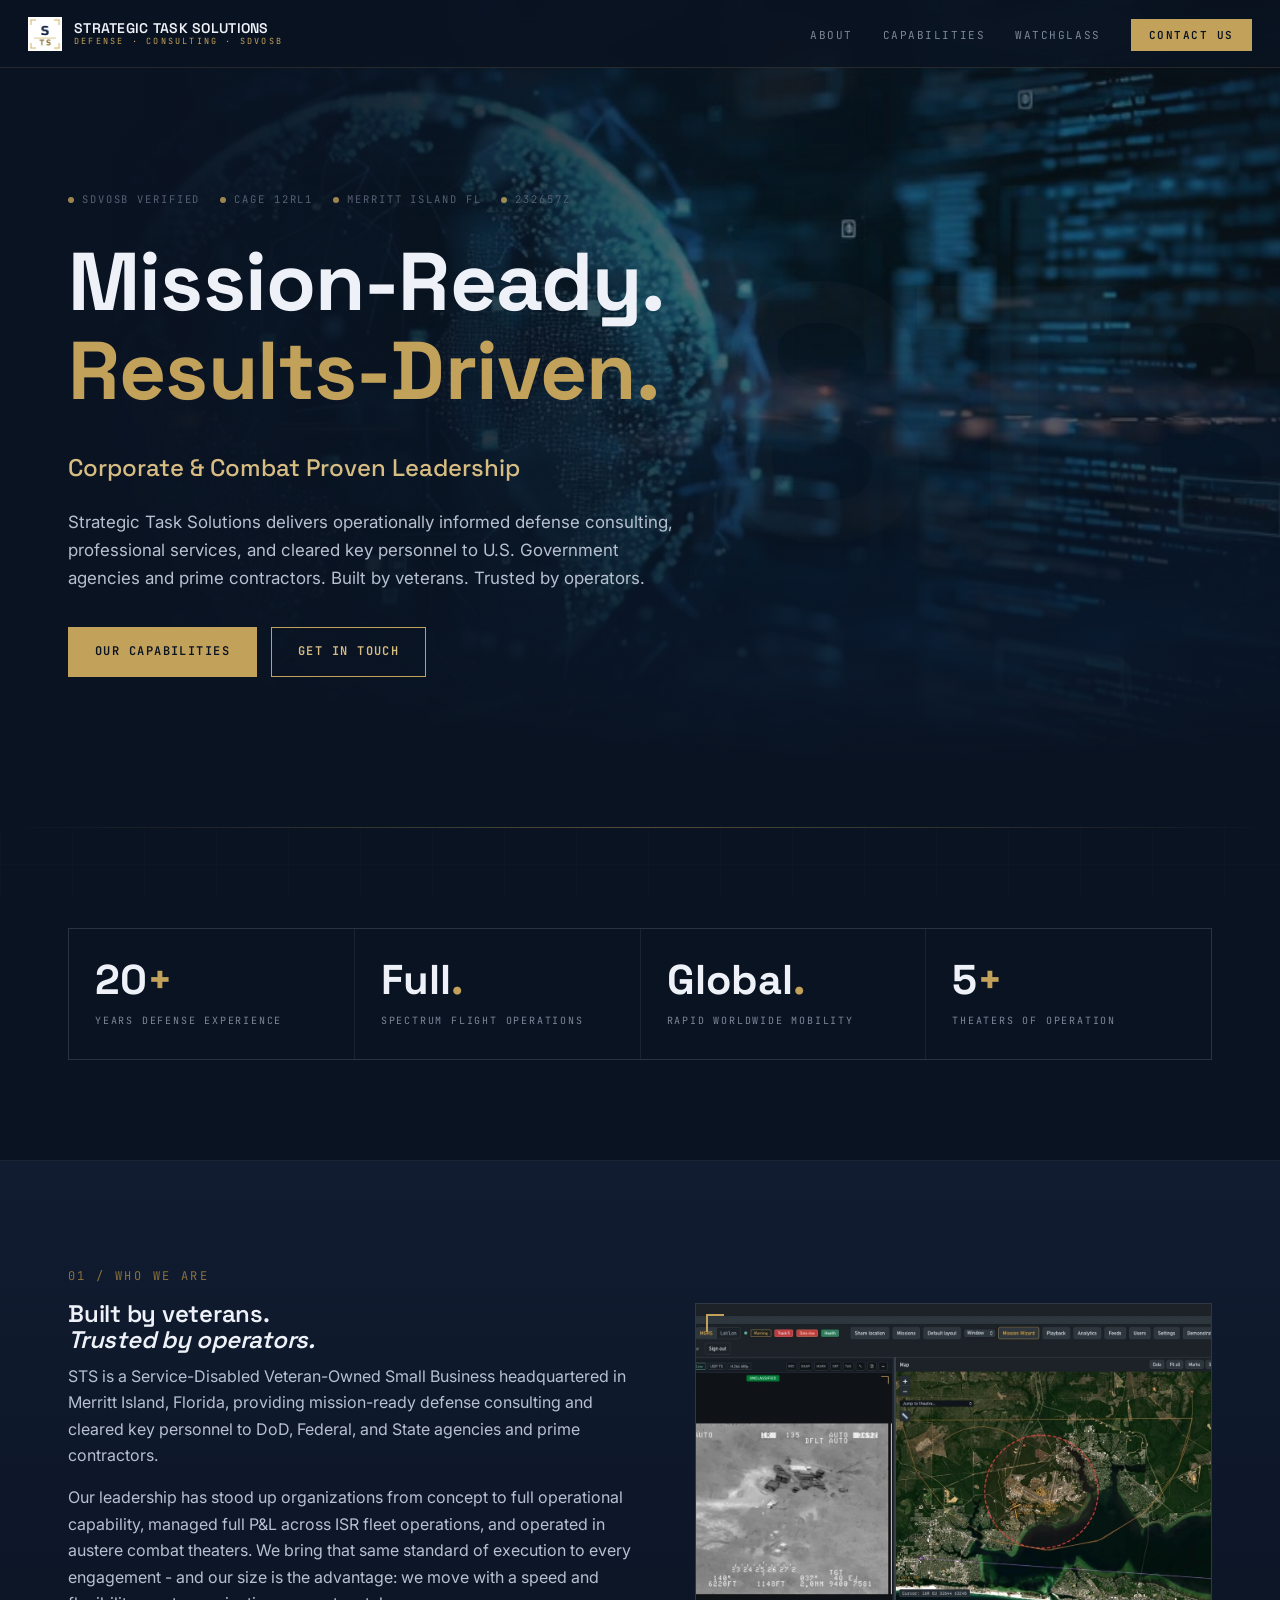
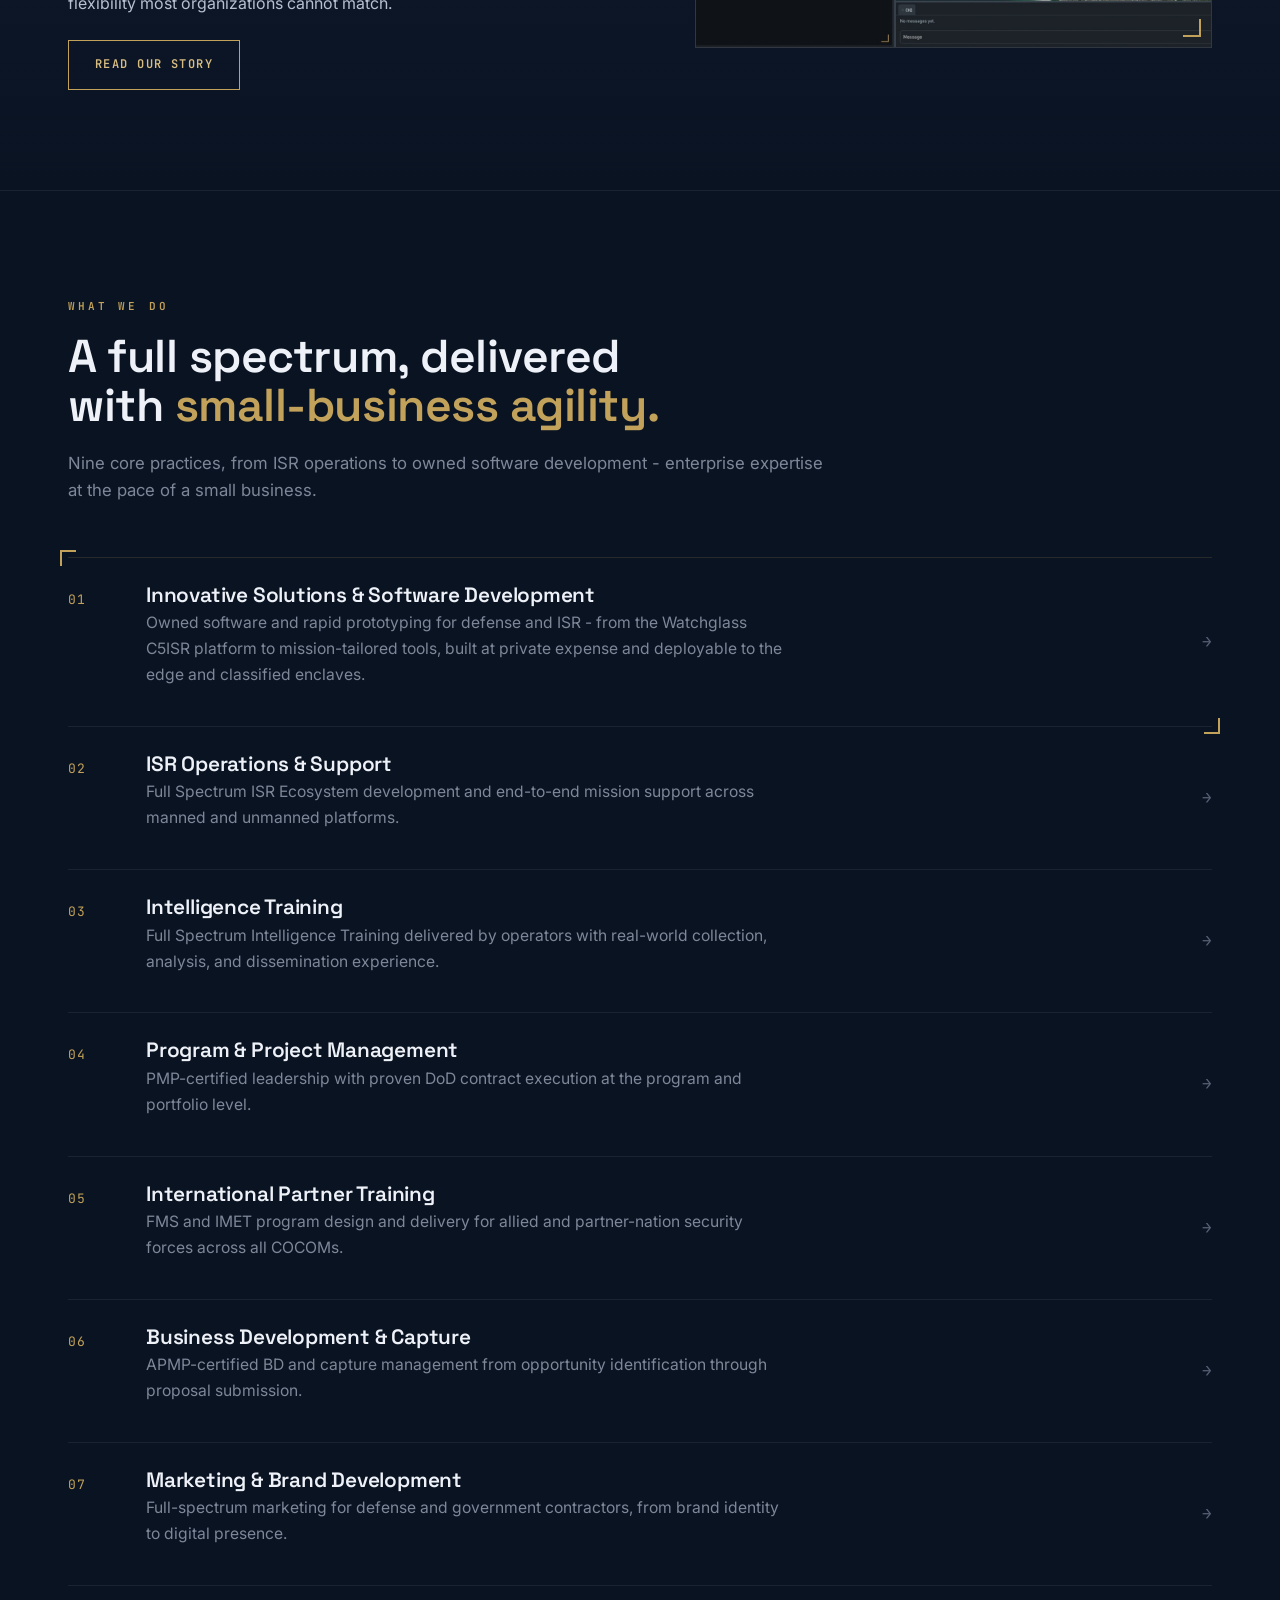
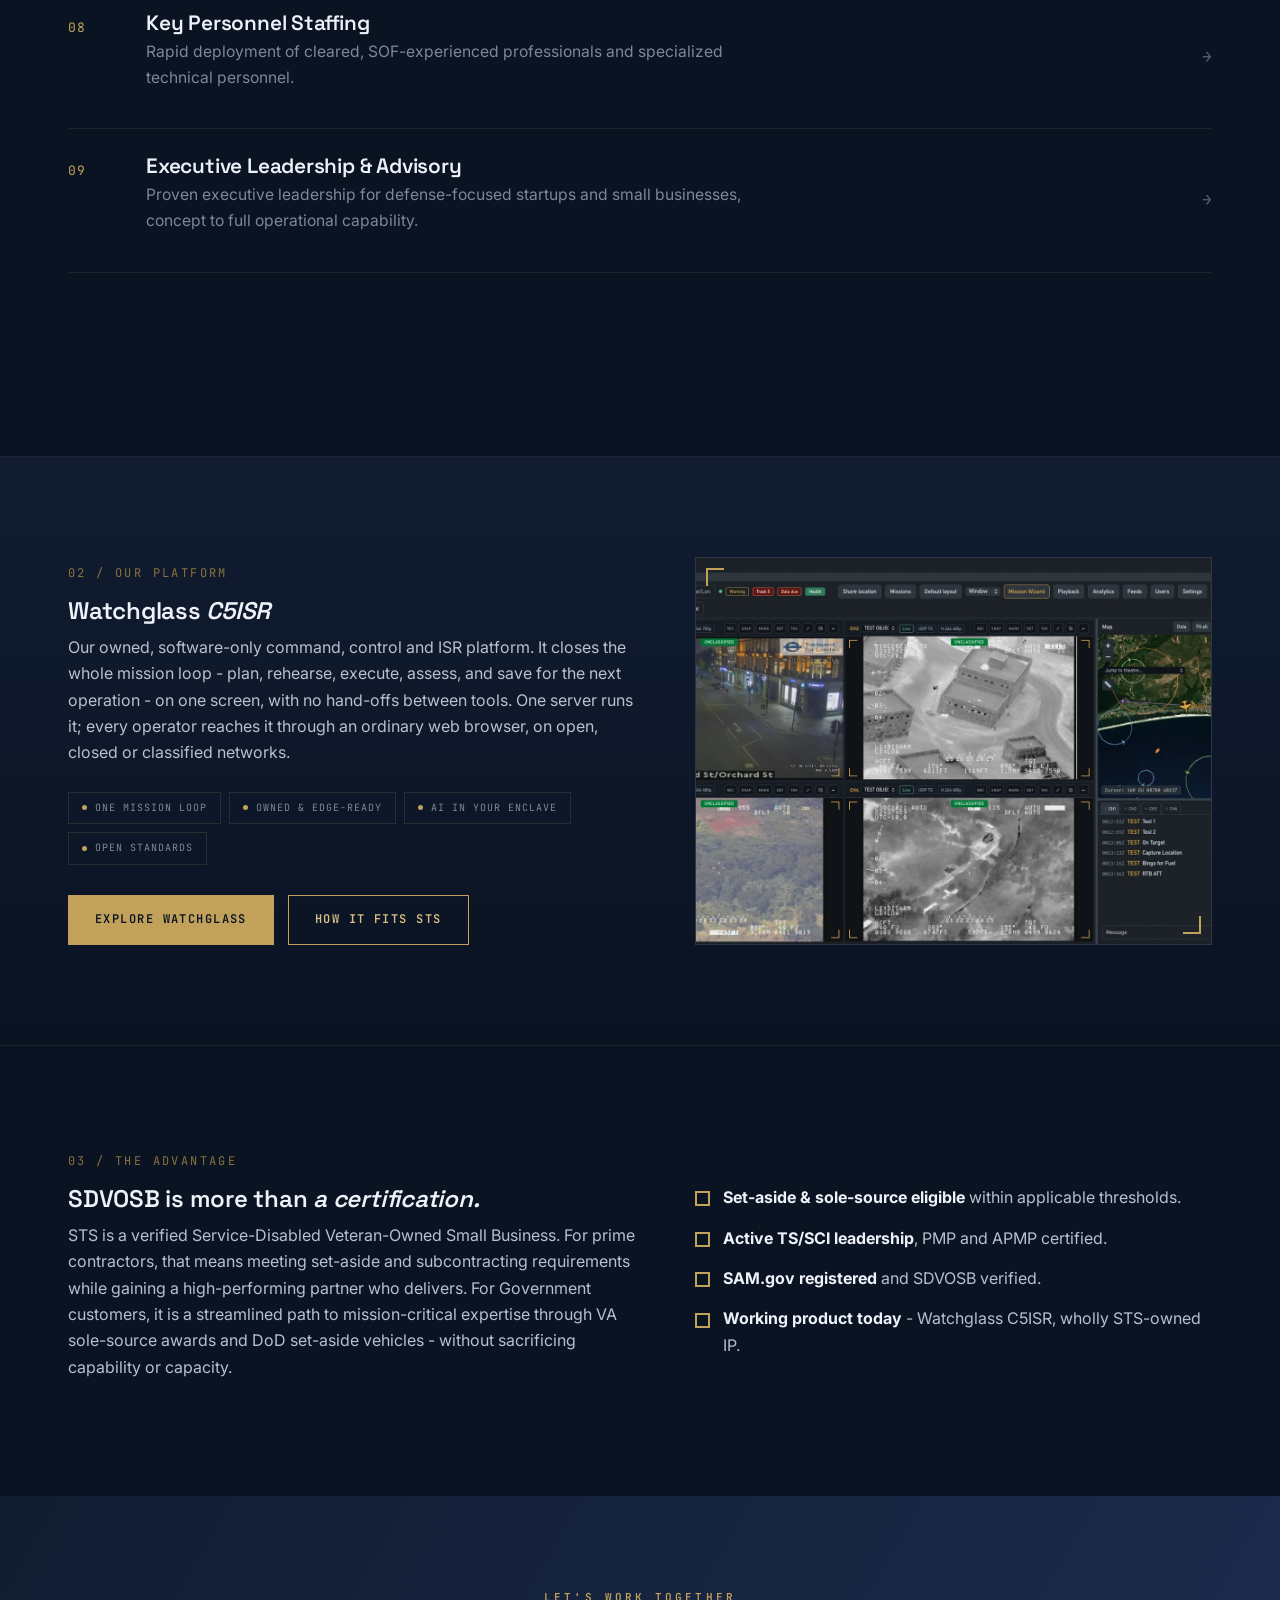
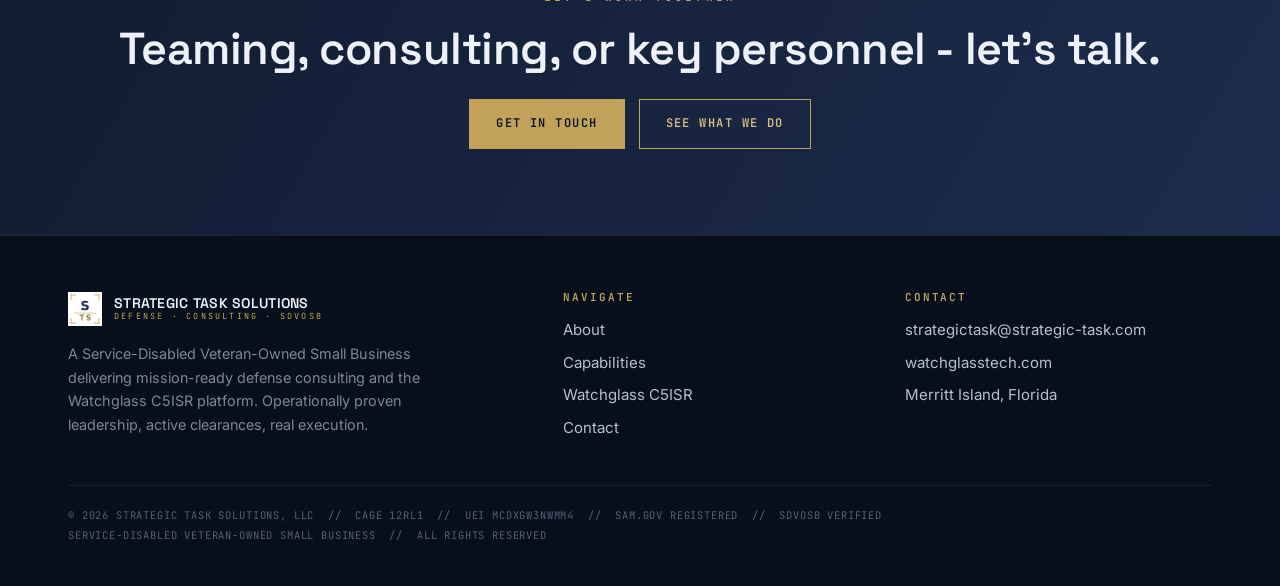
==== commit d2d0738d: "Add real Watchglass screenshots to image frames Operations picture (home teaser + watchglass page), " ====
--- a/index.html
+++ b/index.html
@@ -79,7 +79,7 @@
         <a class="btn ghost" href="about.html" style="margin-top:8px">Read Our Story</a>
       </div>
       <div class="figframe brk rv">
-        <div class="plc">[ IMAGE SLOT ]<br>Flight line at dusk / ISR aircraft</div>
+        <img src="assets/wg-execute.jpg" alt="Watchglass C5ISR live full-motion video with sensor footprint on the moving map" loading="lazy">
       </div>
     </div>
   </div>
@@ -113,7 +113,7 @@
   <div class="wrap">
     <div class="split flip">
       <div class="figframe brk rv" style="aspect-ratio:4/3">
-        <div class="plc">[ IMAGE SLOT ]<br>Watchglass operations picture</div>
+        <img src="assets/wg-cop.jpg" alt="Watchglass C5ISR common operational picture" loading="lazy">
       </div>
       <div class="rv">
         <span class="idx">02 / OUR PLATFORM</span>
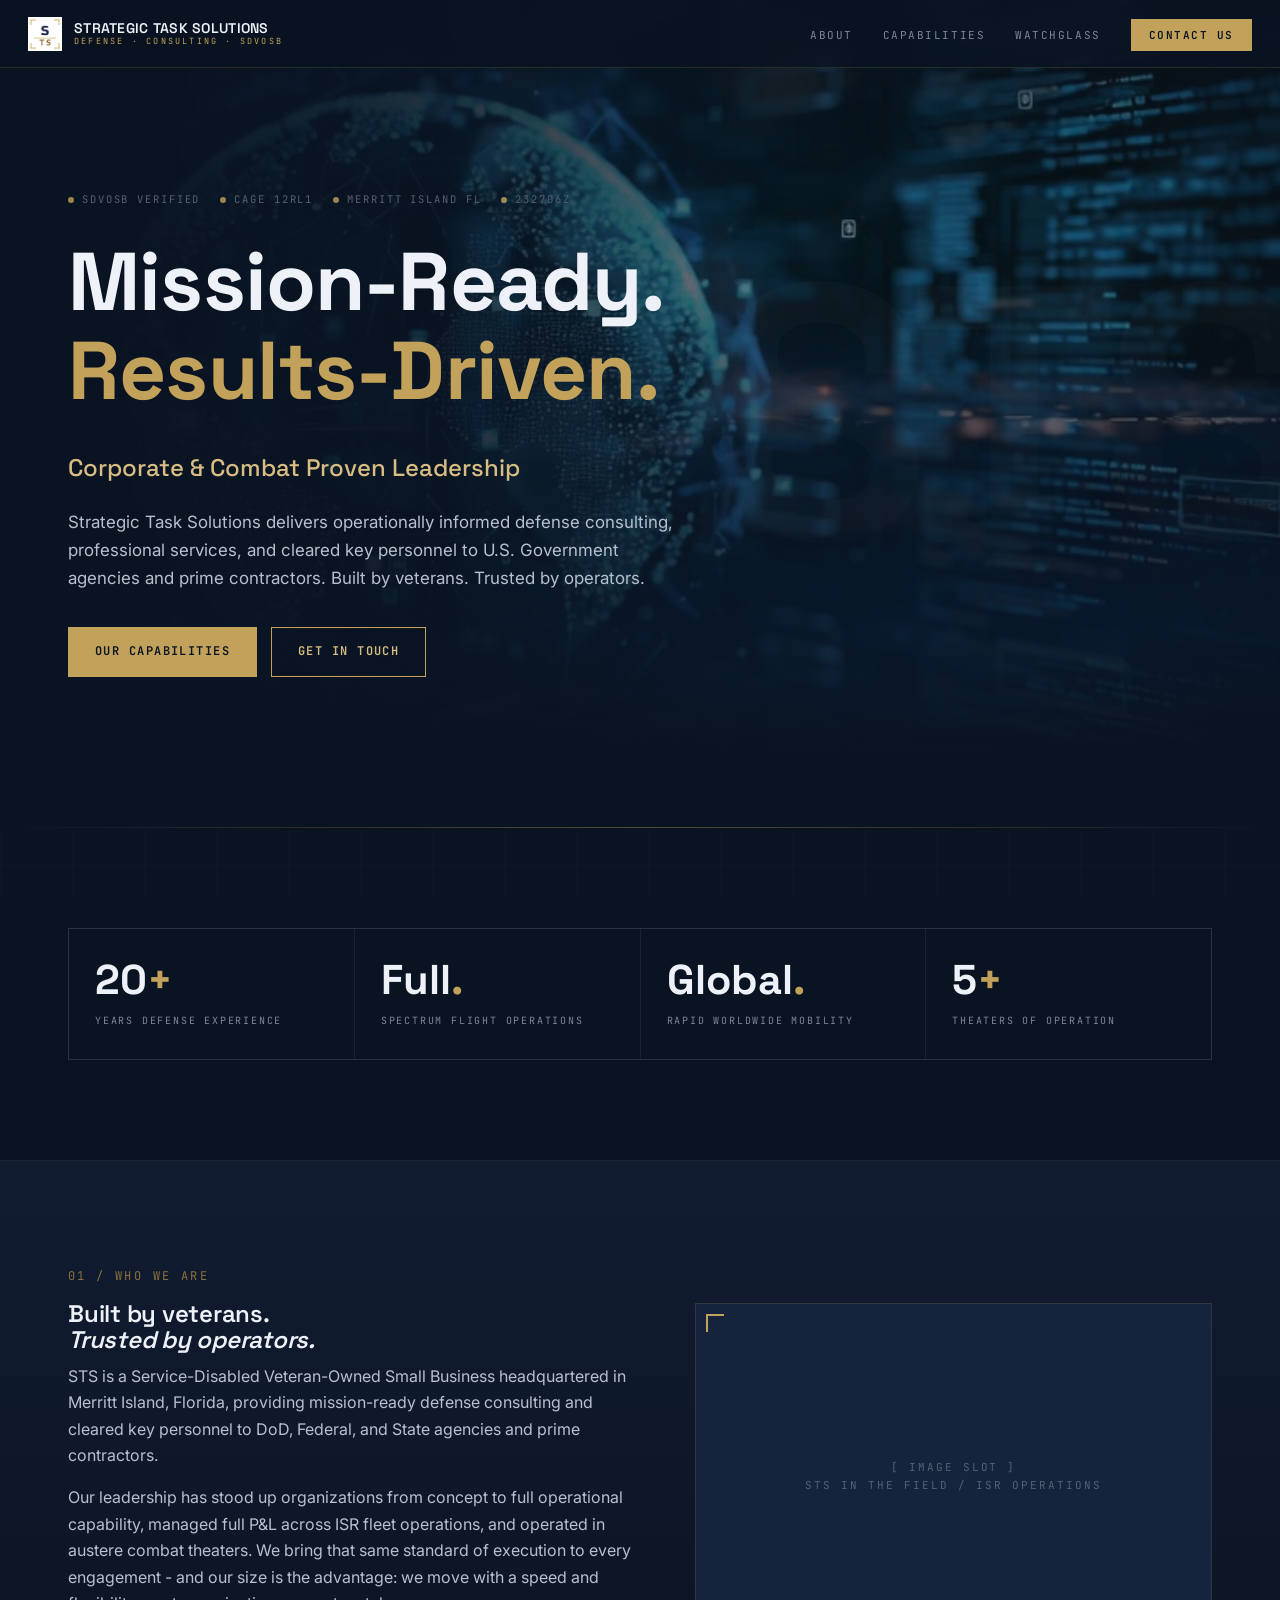
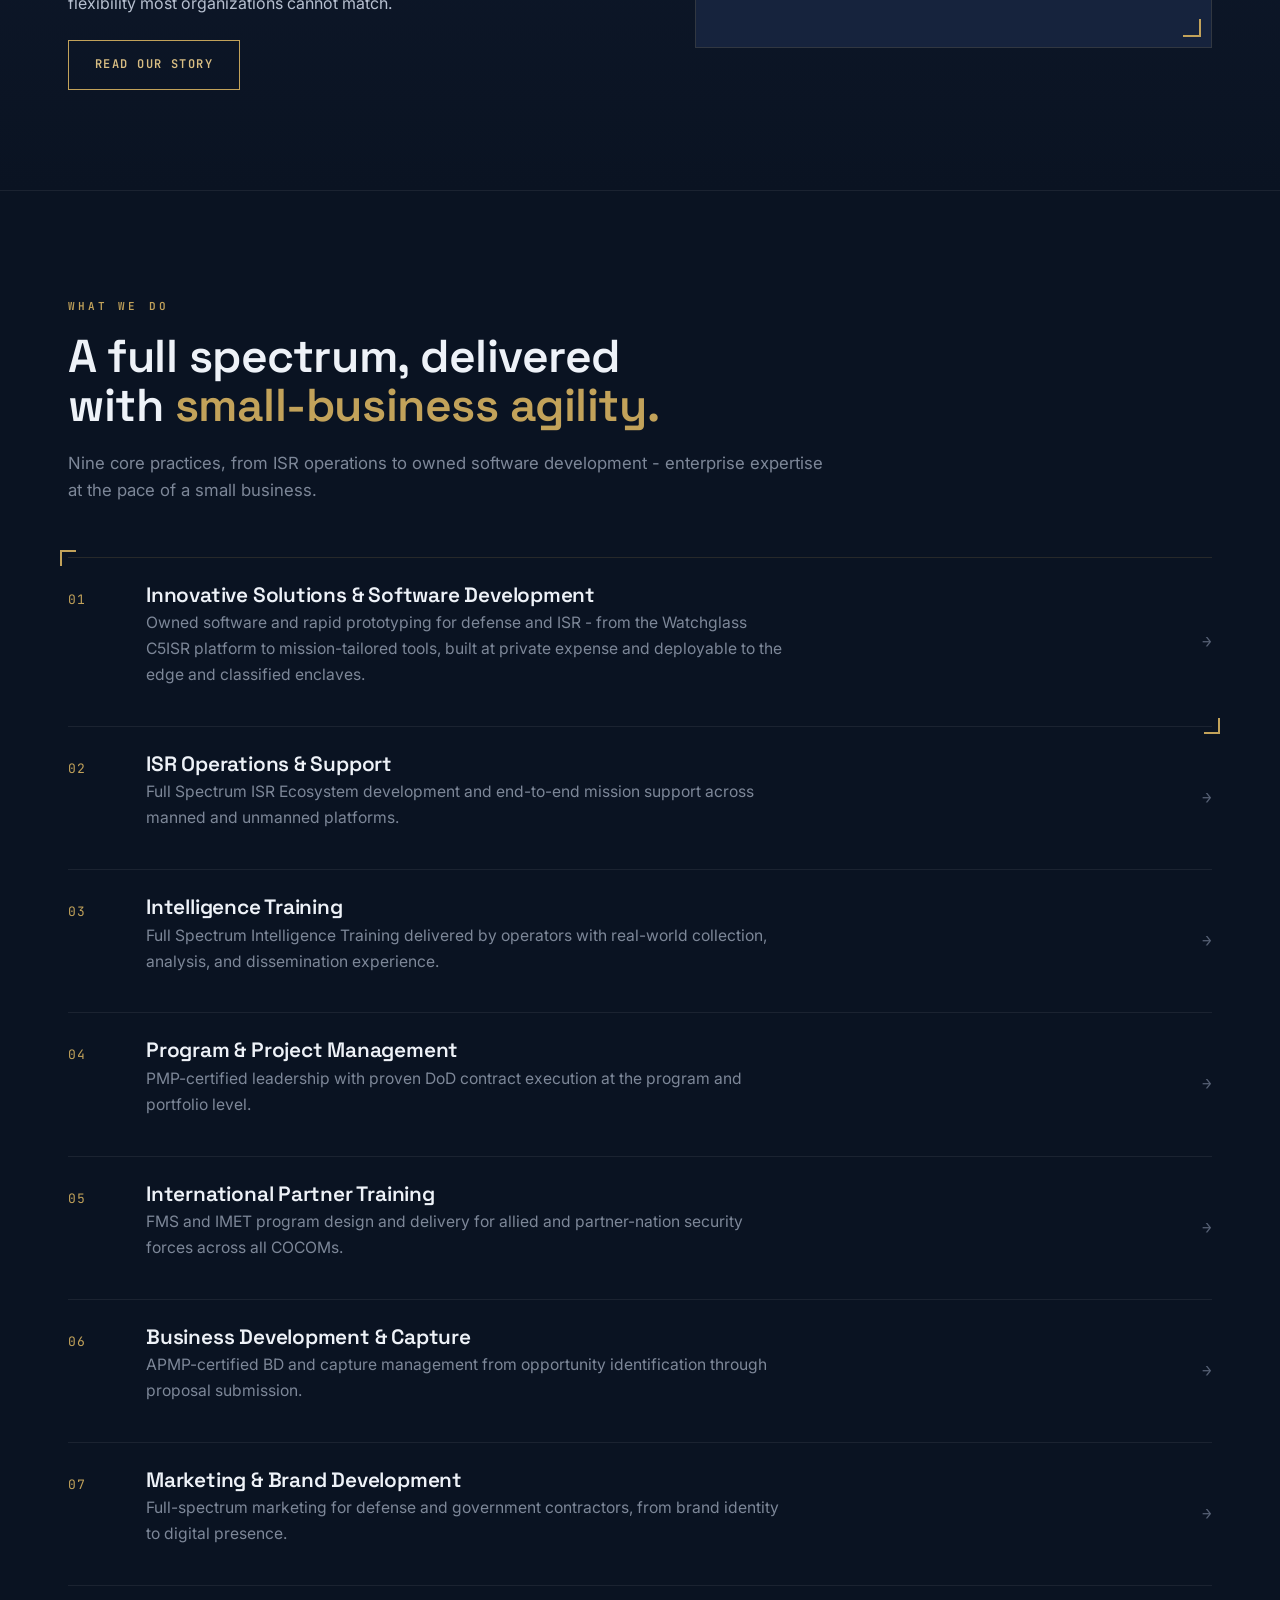
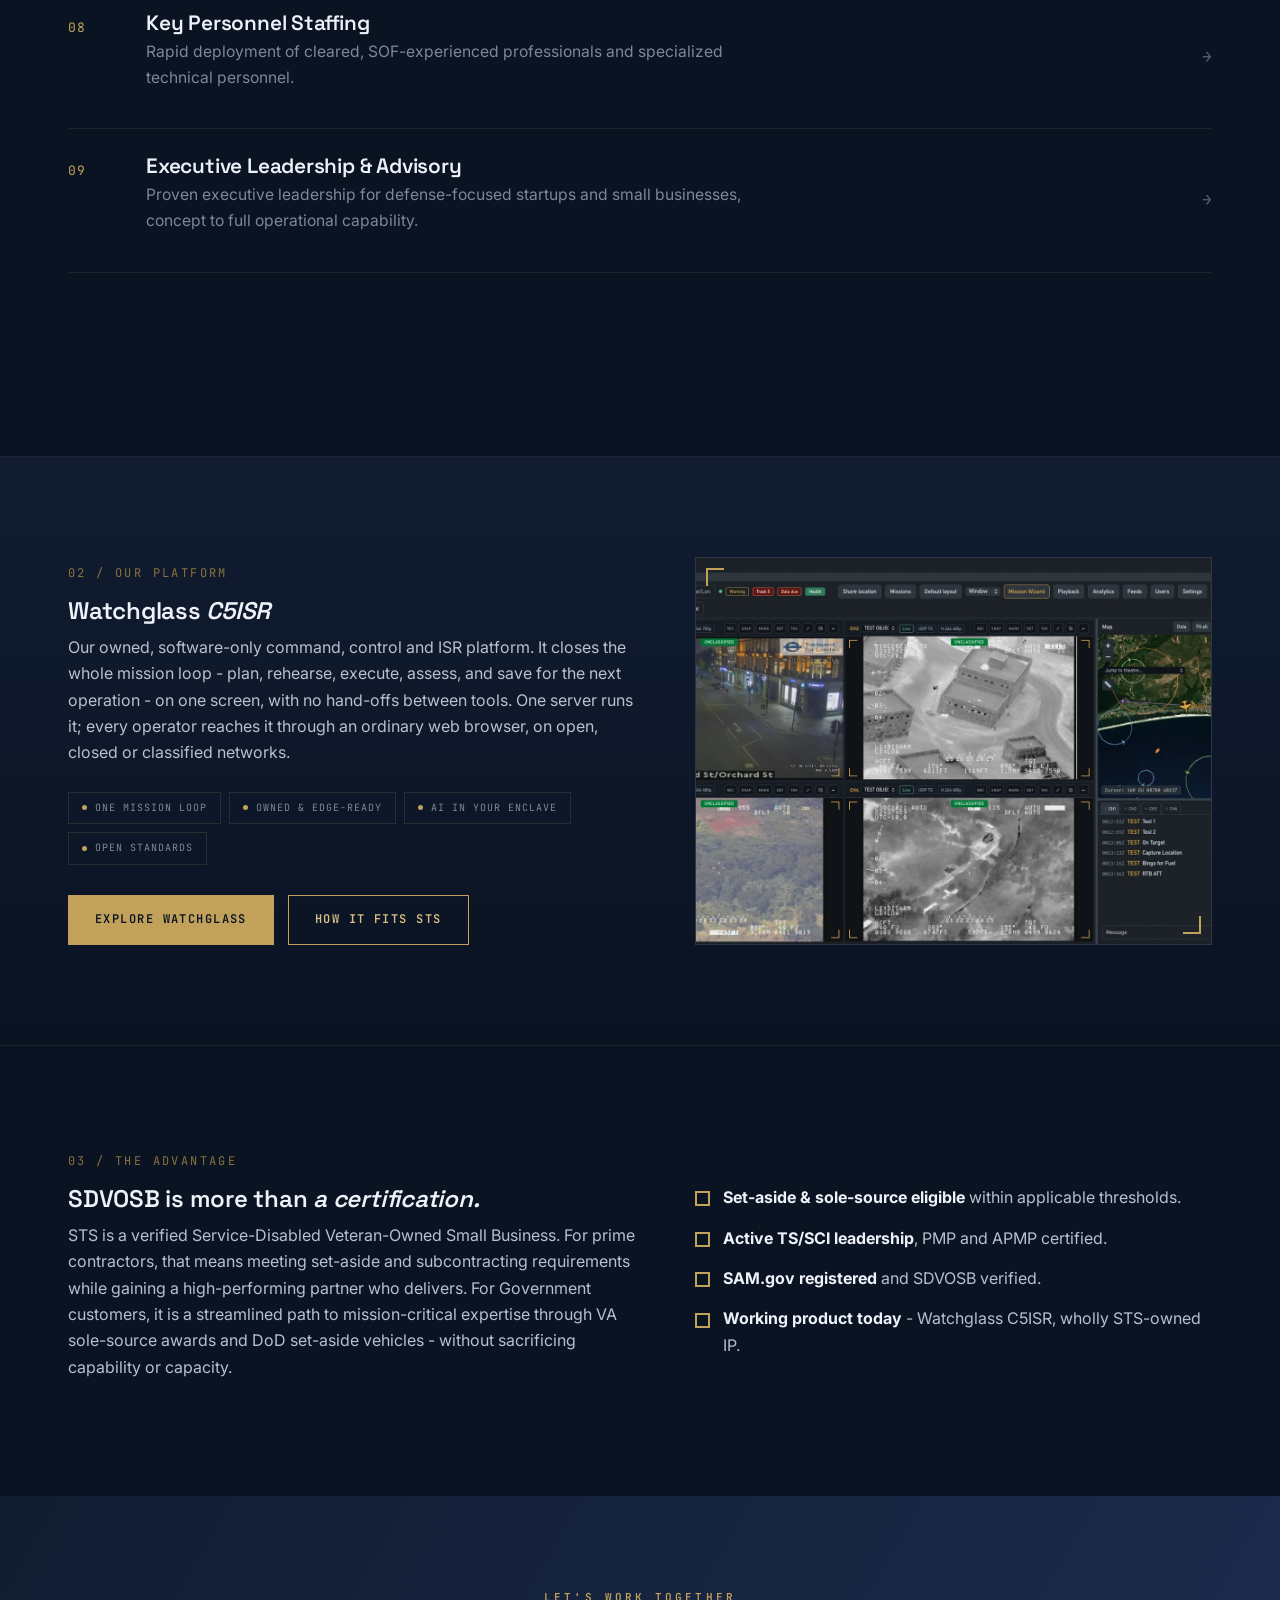
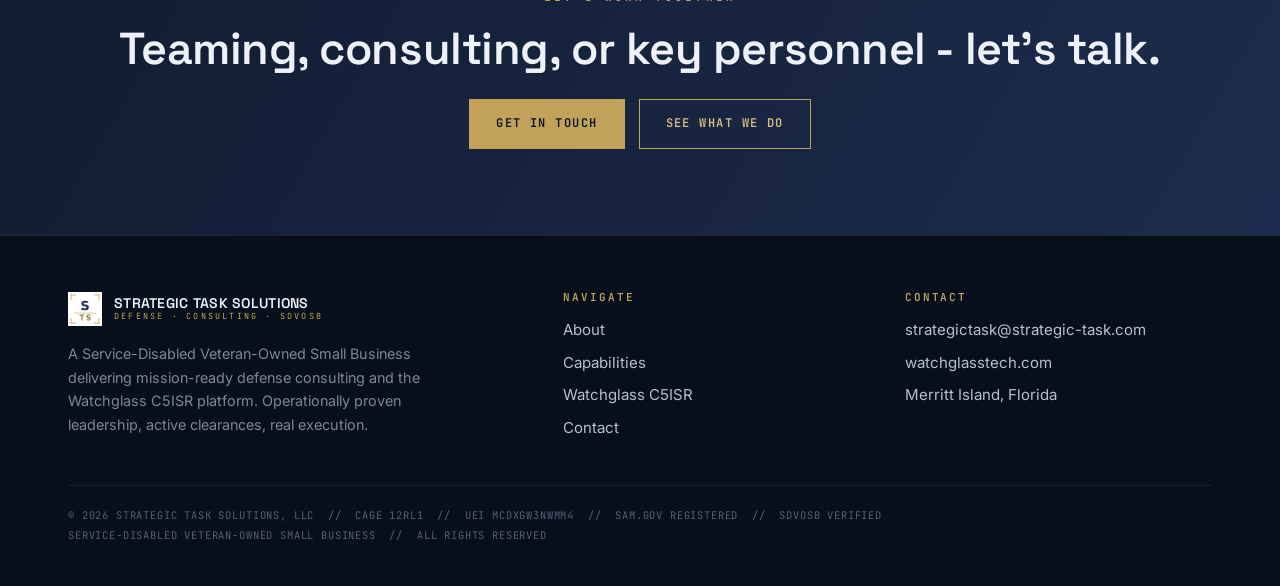
==== commit 2d34e4ac: "Keep Watchglass screenshots to product sections only Revert the company-identity slots (home Who We " ====
--- a/index.html
+++ b/index.html
@@ -79,7 +79,7 @@
         <a class="btn ghost" href="about.html" style="margin-top:8px">Read Our Story</a>
       </div>
       <div class="figframe brk rv">
-        <img src="assets/wg-execute.jpg" alt="Watchglass C5ISR live full-motion video with sensor footprint on the moving map" loading="lazy">
+        <div class="plc">[ IMAGE SLOT ]<br>STS in the field / ISR operations</div>
       </div>
     </div>
   </div>
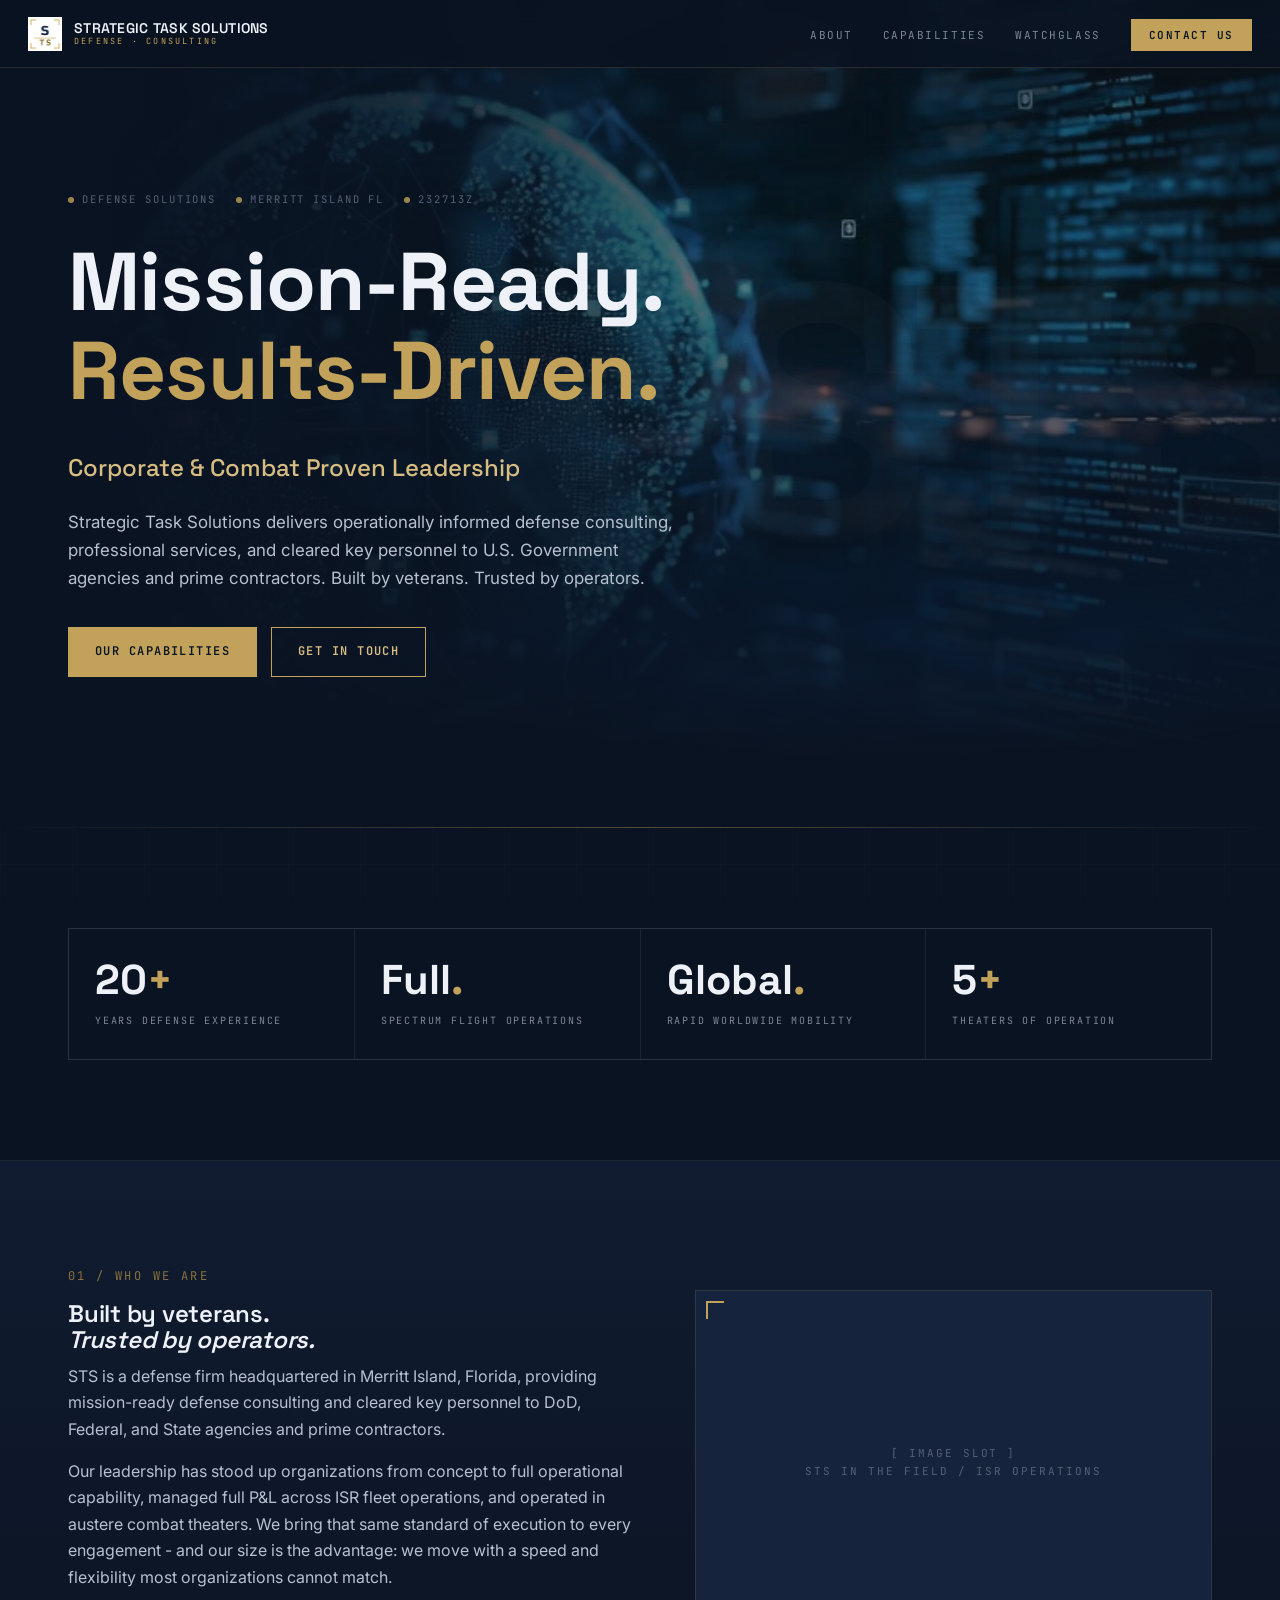
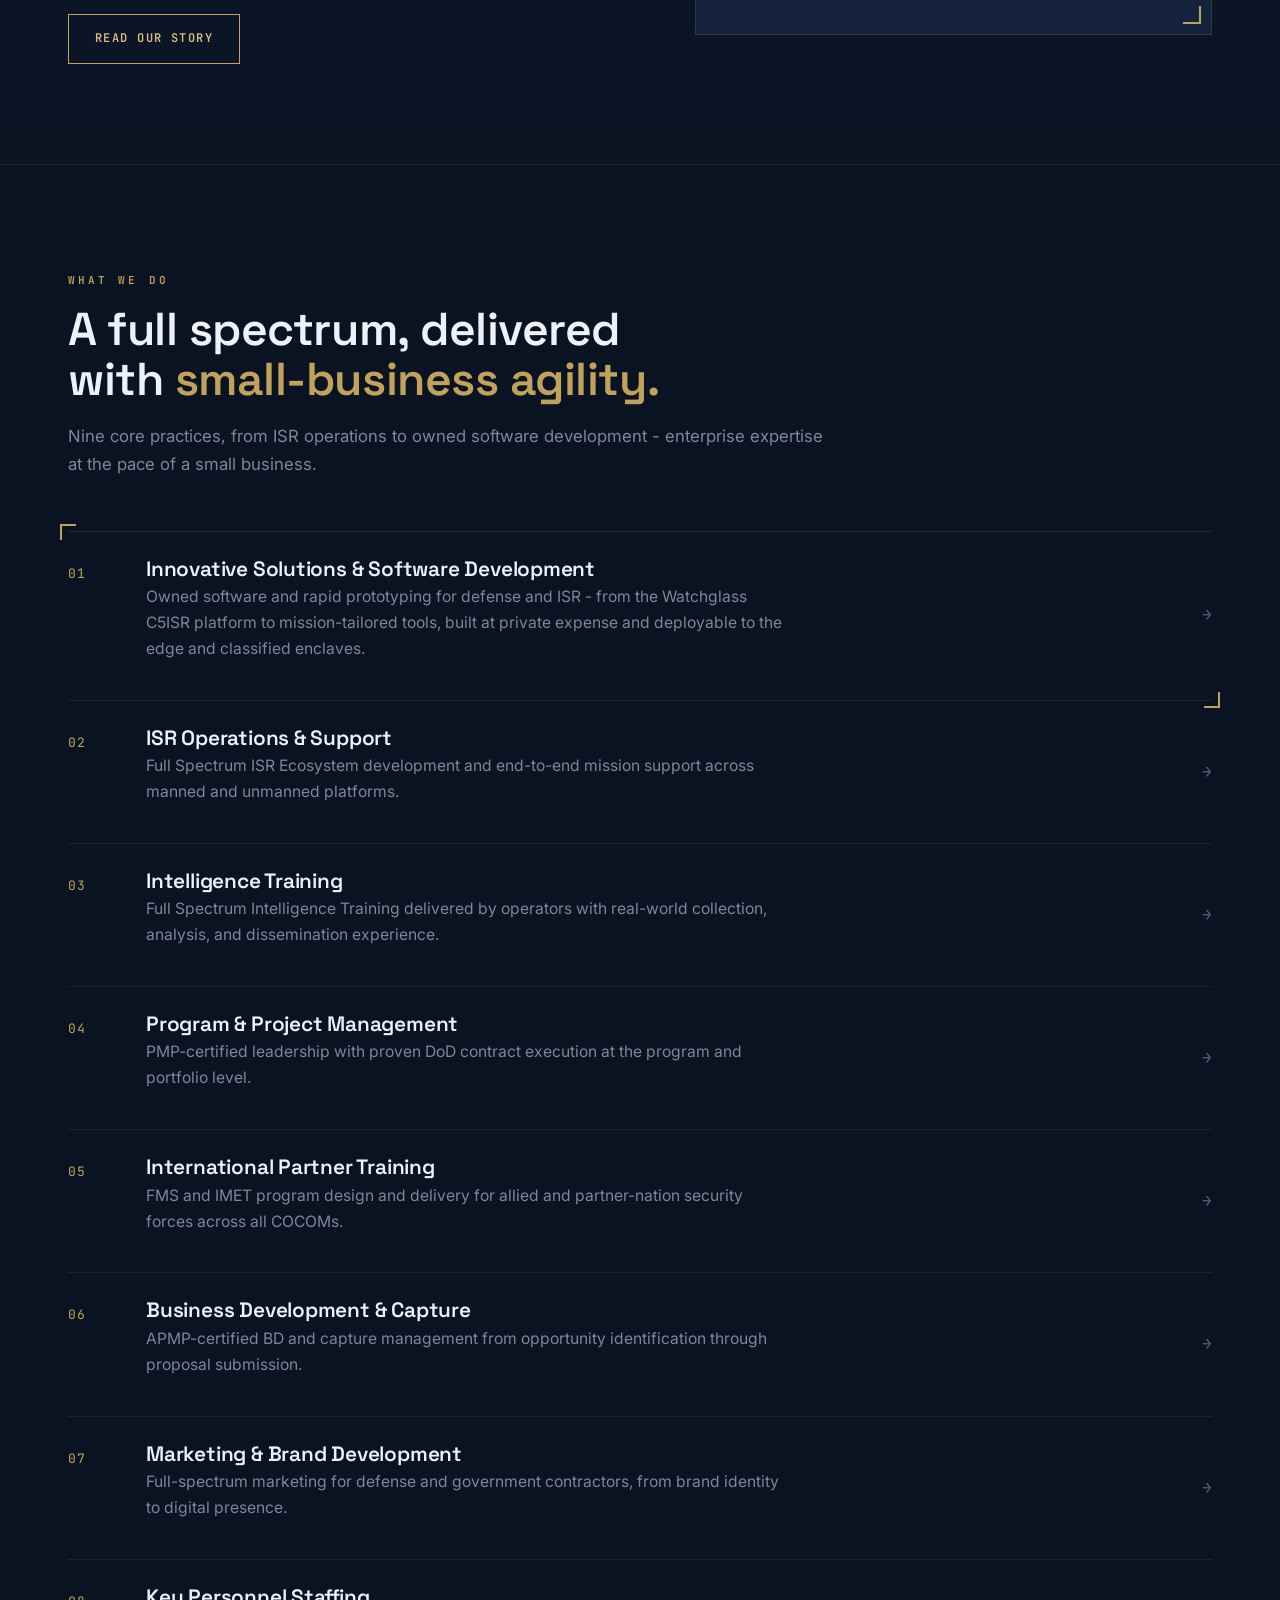
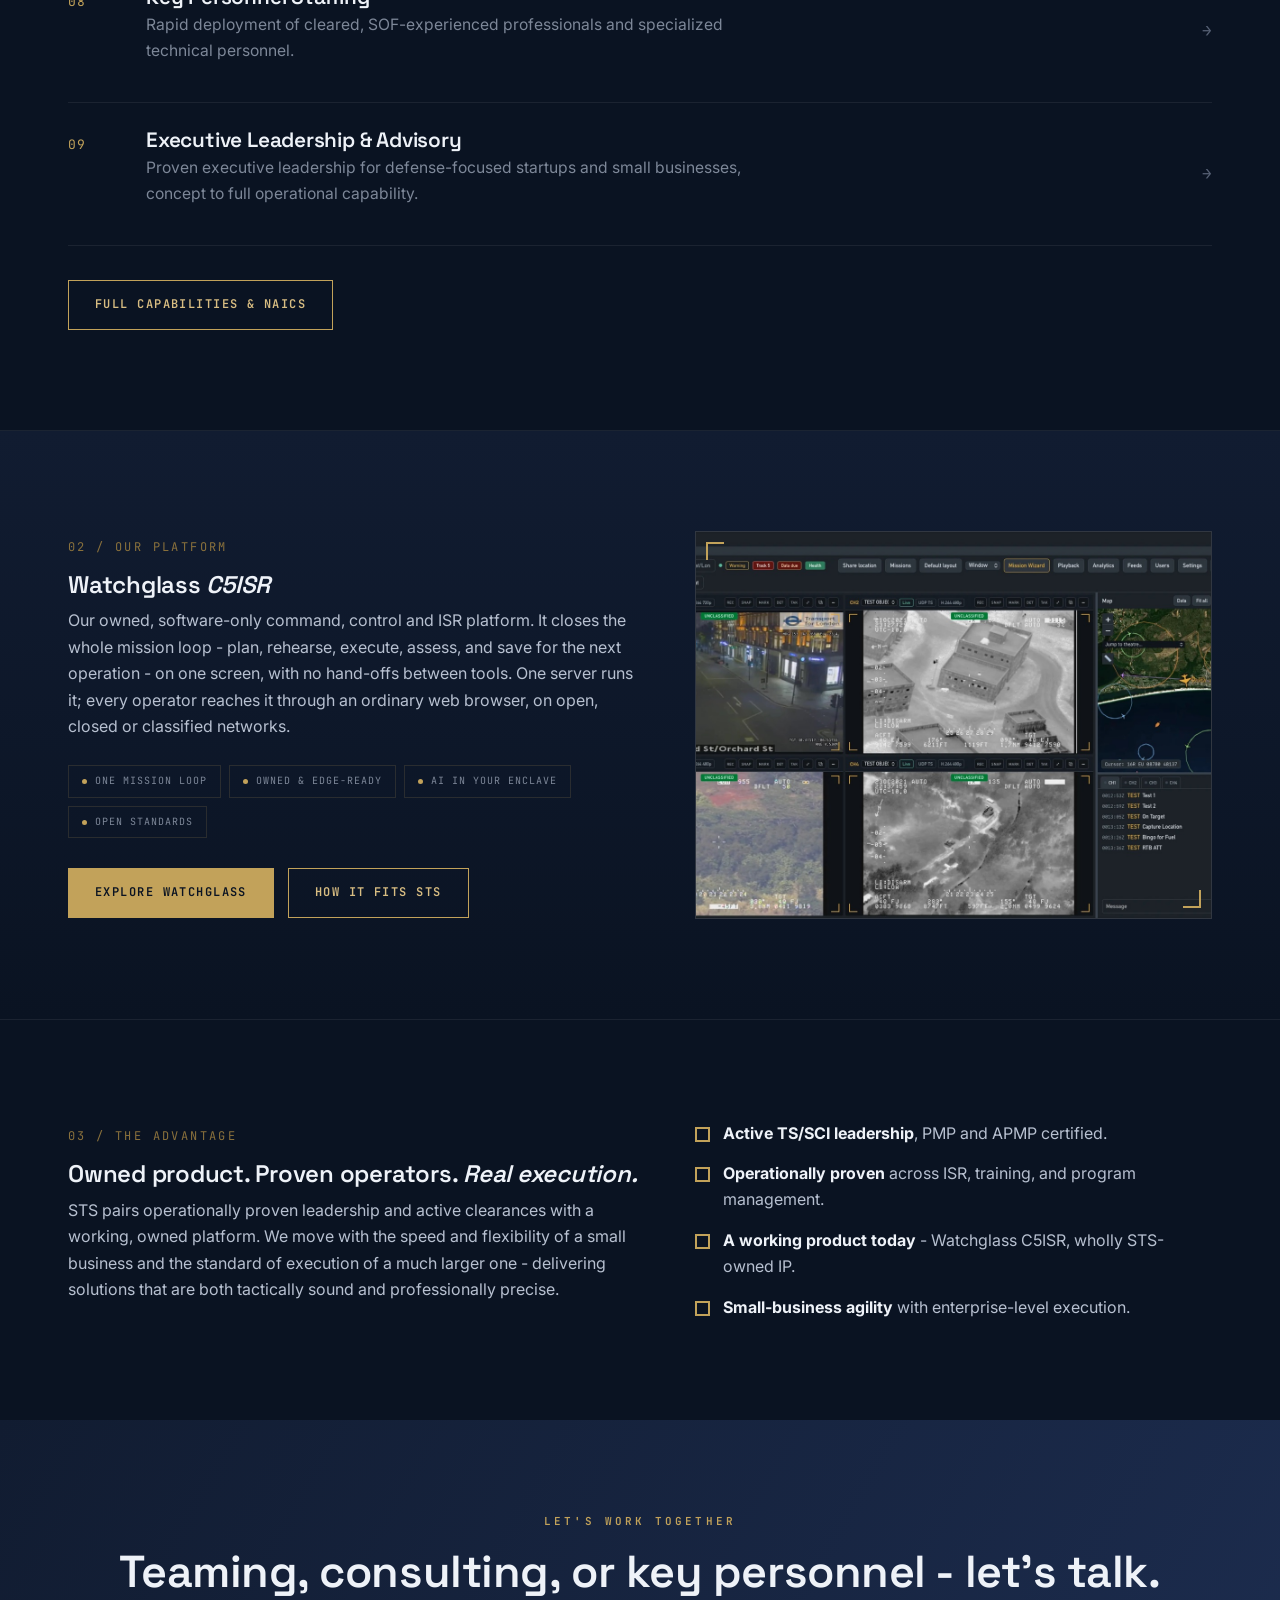
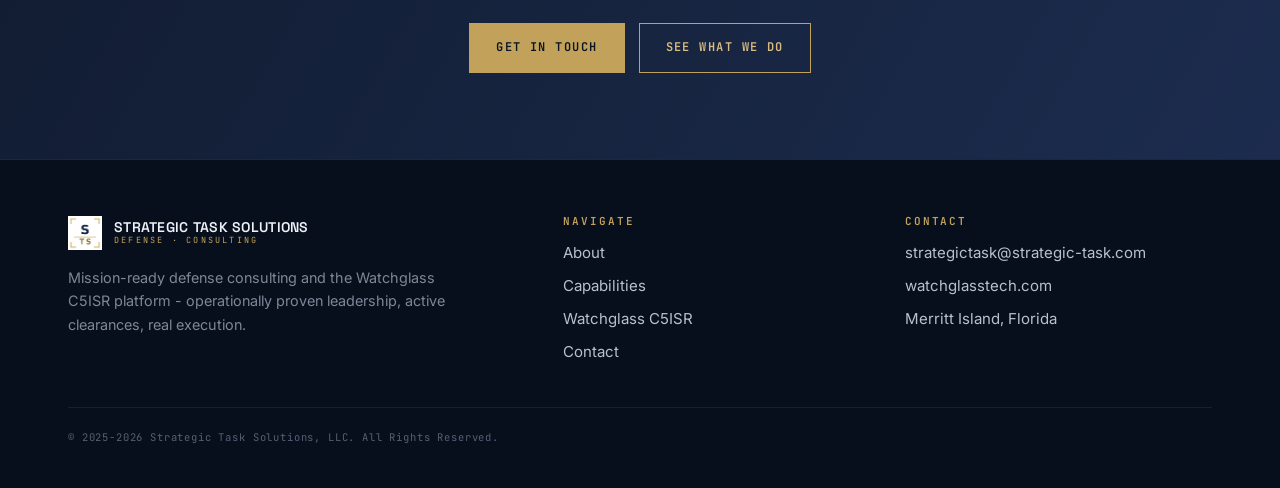
==== commit d7340554: "Scope SDVOSB to About/Contact and CAGE/UEI/SAM to Contact; fix copyright - Remove SDVOSB from nav/fo" ====
--- a/index.html
+++ b/index.html
@@ -4,8 +4,8 @@
 <head>
 <meta charset="UTF-8">
 <meta name="viewport" content="width=device-width, initial-scale=1.0">
-<title>Strategic Task Solutions, LLC | SDVOSB Defense Consulting</title>
-<meta name="description" content="Strategic Task Solutions, LLC is a Service-Disabled Veteran-Owned Small Business delivering operationally informed defense consulting, ISR support, intelligence training, and cleared key personnel - and Watchglass C5ISR, our owned command, control and ISR platform.">
+<title>Strategic Task Solutions, LLC | Defense Consulting &amp; ISR</title>
+<meta name="description" content="Strategic Task Solutions, LLC delivers operationally informed defense consulting, ISR support, intelligence training, and cleared key personnel - and Watchglass C5ISR, our owned command, control and ISR platform.">
 <link rel="preconnect" href="https://fonts.googleapis.com">
 <link rel="preconnect" href="https://fonts.gstatic.com" crossorigin>
 <link href="https://fonts.googleapis.com/css2?family=Space+Grotesk:wght@400;500;600;700&family=Inter:wght@400;500;600&family=JetBrains+Mono:wght@500;600;700&display=swap" rel="stylesheet">
@@ -16,7 +16,7 @@
 <nav class="top">
   <a class="brand" href="index.html" aria-label="Strategic Task Solutions home">
     <img class="mk" src="STS_Emblem_md_white.png" alt="STS">
-    <span class="nm"><b>STRATEGIC TASK SOLUTIONS</b><span>Defense · Consulting · SDVOSB</span></span>
+    <span class="nm"><b>STRATEGIC TASK SOLUTIONS</b><span>Defense · Consulting</span></span>
   </a>
   <button class="navtoggle" id="navtoggle" aria-label="Menu">MENU</button>
   <ul class="navlinks" id="navlinks">
@@ -39,8 +39,7 @@
   <div class="hero-ghost" aria-hidden="true">STS</div>
   <div class="wrap">
     <div class="hero-readout mono">
-      <span>SDVOSB VERIFIED</span>
-      <span>CAGE 12RL1</span>
+      <span>DEFENSE SOLUTIONS</span>
       <span>MERRITT ISLAND FL</span>
       <span id="zulu">0000Z</span>
     </div>
@@ -74,7 +73,7 @@
       <div class="rv">
         <span class="idx">01 / WHO WE ARE</span>
         <h2 style="margin-top:14px">Built by veterans.<br><em>Trusted by operators.</em></h2>
-        <p>STS is a Service-Disabled Veteran-Owned Small Business headquartered in Merritt Island, Florida, providing mission-ready defense consulting and cleared key personnel to DoD, Federal, and State agencies and prime contractors.</p>
+        <p>STS is a defense firm headquartered in Merritt Island, Florida, providing mission-ready defense consulting and cleared key personnel to DoD, Federal, and State agencies and prime contractors.</p>
         <p>Our leadership has stood up organizations from concept to full operational capability, managed full P&amp;L across ISR fleet operations, and operated in austere combat theaters. We bring that same standard of execution to every engagement - and our size is the advantage: we move with a speed and flexibility most organizations cannot match.</p>
         <a class="btn ghost" href="about.html" style="margin-top:8px">Read Our Story</a>
       </div>
@@ -134,20 +133,20 @@
   </div>
 </section>
 
-<!-- ── SDVOSB ADVANTAGE ─────────────────────────────── -->
+<!-- ── THE ADVANTAGE ────────────────────────────────── -->
 <section class="band">
   <div class="wrap">
     <div class="split">
       <div class="rv">
         <span class="idx">03 / THE ADVANTAGE</span>
-        <h2 style="margin-top:14px">SDVOSB is more than <em>a certification.</em></h2>
-        <p>STS is a verified Service-Disabled Veteran-Owned Small Business. For prime contractors, that means meeting set-aside and subcontracting requirements while gaining a high-performing partner who delivers. For Government customers, it is a streamlined path to mission-critical expertise through VA sole-source awards and DoD set-aside vehicles - without sacrificing capability or capacity.</p>
+        <h2 style="margin-top:14px">Owned product. Proven operators. <em>Real execution.</em></h2>
+        <p>STS pairs operationally proven leadership and active clearances with a working, owned platform. We move with the speed and flexibility of a small business and the standard of execution of a much larger one - delivering solutions that are both tactically sound and professionally precise.</p>
       </div>
       <ul class="ticks rv">
-        <li><strong>Set-aside &amp; sole-source eligible</strong> within applicable thresholds.</li>
         <li><strong>Active TS/SCI leadership</strong>, PMP and APMP certified.</li>
-        <li><strong>SAM.gov registered</strong> and SDVOSB verified.</li>
-        <li><strong>Working product today</strong> - Watchglass C5ISR, wholly STS-owned IP.</li>
+        <li><strong>Operationally proven</strong> across ISR, training, and program management.</li>
+        <li><strong>A working product today</strong> - Watchglass C5ISR, wholly STS-owned IP.</li>
+        <li><strong>Small-business agility</strong> with enterprise-level execution.</li>
       </ul>
     </div>
   </div>
@@ -173,9 +172,9 @@
       <div>
         <div class="brand" style="margin-bottom:16px">
           <img class="mk" src="STS_Emblem_md_white.png" alt="STS">
-          <span class="nm"><b>STRATEGIC TASK SOLUTIONS</b><span>Defense · Consulting · SDVOSB</span></span>
+          <span class="nm"><b>STRATEGIC TASK SOLUTIONS</b><span>Defense · Consulting</span></span>
         </div>
-        <p class="own">A Service-Disabled Veteran-Owned Small Business delivering mission-ready defense consulting and the Watchglass C5ISR platform. Operationally proven leadership, active clearances, real execution.</p>
+        <p class="own">Mission-ready defense consulting and the Watchglass C5ISR platform - operationally proven leadership, active clearances, real execution.</p>
       </div>
       <div>
         <h4>Navigate</h4>
@@ -192,8 +191,7 @@
       </div>
     </div>
     <div class="legal">
-      &copy; 2026 STRATEGIC TASK SOLUTIONS, LLC &nbsp;//&nbsp; CAGE 12RL1 &nbsp;//&nbsp; UEI MCDXGW3NWMM4 &nbsp;//&nbsp; SAM.GOV REGISTERED &nbsp;//&nbsp; SDVOSB VERIFIED<br>
-      SERVICE-DISABLED VETERAN-OWNED SMALL BUSINESS &nbsp;//&nbsp; ALL RIGHTS RESERVED
+      &copy; 2025-2026 Strategic Task Solutions, LLC. All Rights Reserved.
     </div>
   </div>
 </footer>
--- a/css/site.css
+++ b/css/site.css
@@ -171,6 +171,12 @@
 .figframe::before, .figframe::after { content: ""; position: absolute; width: 16px; height: 16px; border: 2px solid var(--gold); z-index: 2; }
 .figframe::before { top: 10px; left: 10px; border-right: 0; border-bottom: 0; }
 .figframe::after { bottom: 10px; right: 10px; border-left: 0; border-top: 0; }
+.figframe video { width: 100%; height: 100%; object-fit: cover; display: block; }
+.figcap { position: absolute; inset: 0; z-index: 2; display: flex; flex-direction: column; align-items: center; justify-content: center; gap: 12px; text-align: center;
+  background: radial-gradient(circle at center, rgba(8,15,32,.55), rgba(8,15,32,.15) 70%); }
+.figcap span:last-child { font-family: var(--disp); font-weight: 700; font-size: clamp(1.4rem, 2.6vw, 2.1rem); color: var(--ink); letter-spacing: .02em; text-shadow: 0 2px 24px rgba(8,15,32,.9); }
+.figcap em { font-style: normal; color: var(--gold); }
+.figcap .reticle { font-size: 34px; }
 
 /* ── product (watchglass) teaser ─────────────────── */
 .wg { position: relative; overflow: hidden; }
@@ -197,6 +203,28 @@
 footer.site .own { color: var(--muted); font-size: .9rem; max-width: 42ch; }
 footer.site .legal { border-top: 1px solid var(--line-2); margin-top: 34px; padding-top: 20px;
   font-family: var(--mono); font-size: 10.5px; letter-spacing: .08em; color: var(--faint); line-height: 1.9; }
+
+/* ── screenshot slideshow ────────────────────────── */
+.show { max-width: 1040px; margin: 0 auto; }
+.show-frame { position: relative; aspect-ratio: 16/9; border: 1px solid var(--line); background: var(--navy-deep); overflow: hidden; }
+.show-frame::before, .show-frame::after { content: ""; position: absolute; width: 18px; height: 18px; border: 2px solid var(--gold); z-index: 4; pointer-events: none; }
+.show-frame::before { top: 10px; left: 10px; border-right: 0; border-bottom: 0; }
+.show-frame::after { bottom: 10px; right: 10px; border-left: 0; border-top: 0; }
+.slide { position: absolute; inset: 0; opacity: 0; transition: opacity .8s ease; }
+.slide.on { opacity: 1; }
+.slide img { width: 100%; height: 100%; object-fit: contain; background: var(--navy-deep); display: block; }
+.show-cap { position: absolute; left: 0; right: 0; bottom: 0; z-index: 3; display: flex; align-items: center; gap: 14px;
+  padding: 16px 20px 16px; font-family: var(--mono); font-size: 12px; letter-spacing: .06em; color: var(--ink);
+  background: linear-gradient(transparent, rgba(8,15,32,.92)); }
+.show-cap .ix { color: var(--gold); flex: 0 0 auto; }
+.show-nav { position: absolute; top: 50%; transform: translateY(-50%); z-index: 4; width: 42px; height: 42px;
+  background: rgba(8,15,32,.6); border: 1px solid var(--line); color: var(--gold); cursor: pointer;
+  font-family: var(--mono); font-size: 18px; line-height: 1; display: flex; align-items: center; justify-content: center; transition: background .2s; }
+.show-nav:hover { background: rgba(8,15,32,.9); border-color: var(--gold); }
+.show-nav.prev { left: 12px; } .show-nav.next { right: 12px; }
+.show-dots { display: flex; gap: 9px; justify-content: center; flex-wrap: wrap; margin-top: 18px; }
+.dot { width: 9px; height: 9px; border: 1px solid var(--gold-dim); background: transparent; cursor: pointer; padding: 0; transition: background .2s, border-color .2s; }
+.dot.on { background: var(--gold); border-color: var(--gold); }
 
 /* ── inner-page hero ─────────────────────────────── */
 .phero { position: relative; padding: 150px 0 60px; overflow: hidden; border-bottom: 1px solid var(--line-2); }
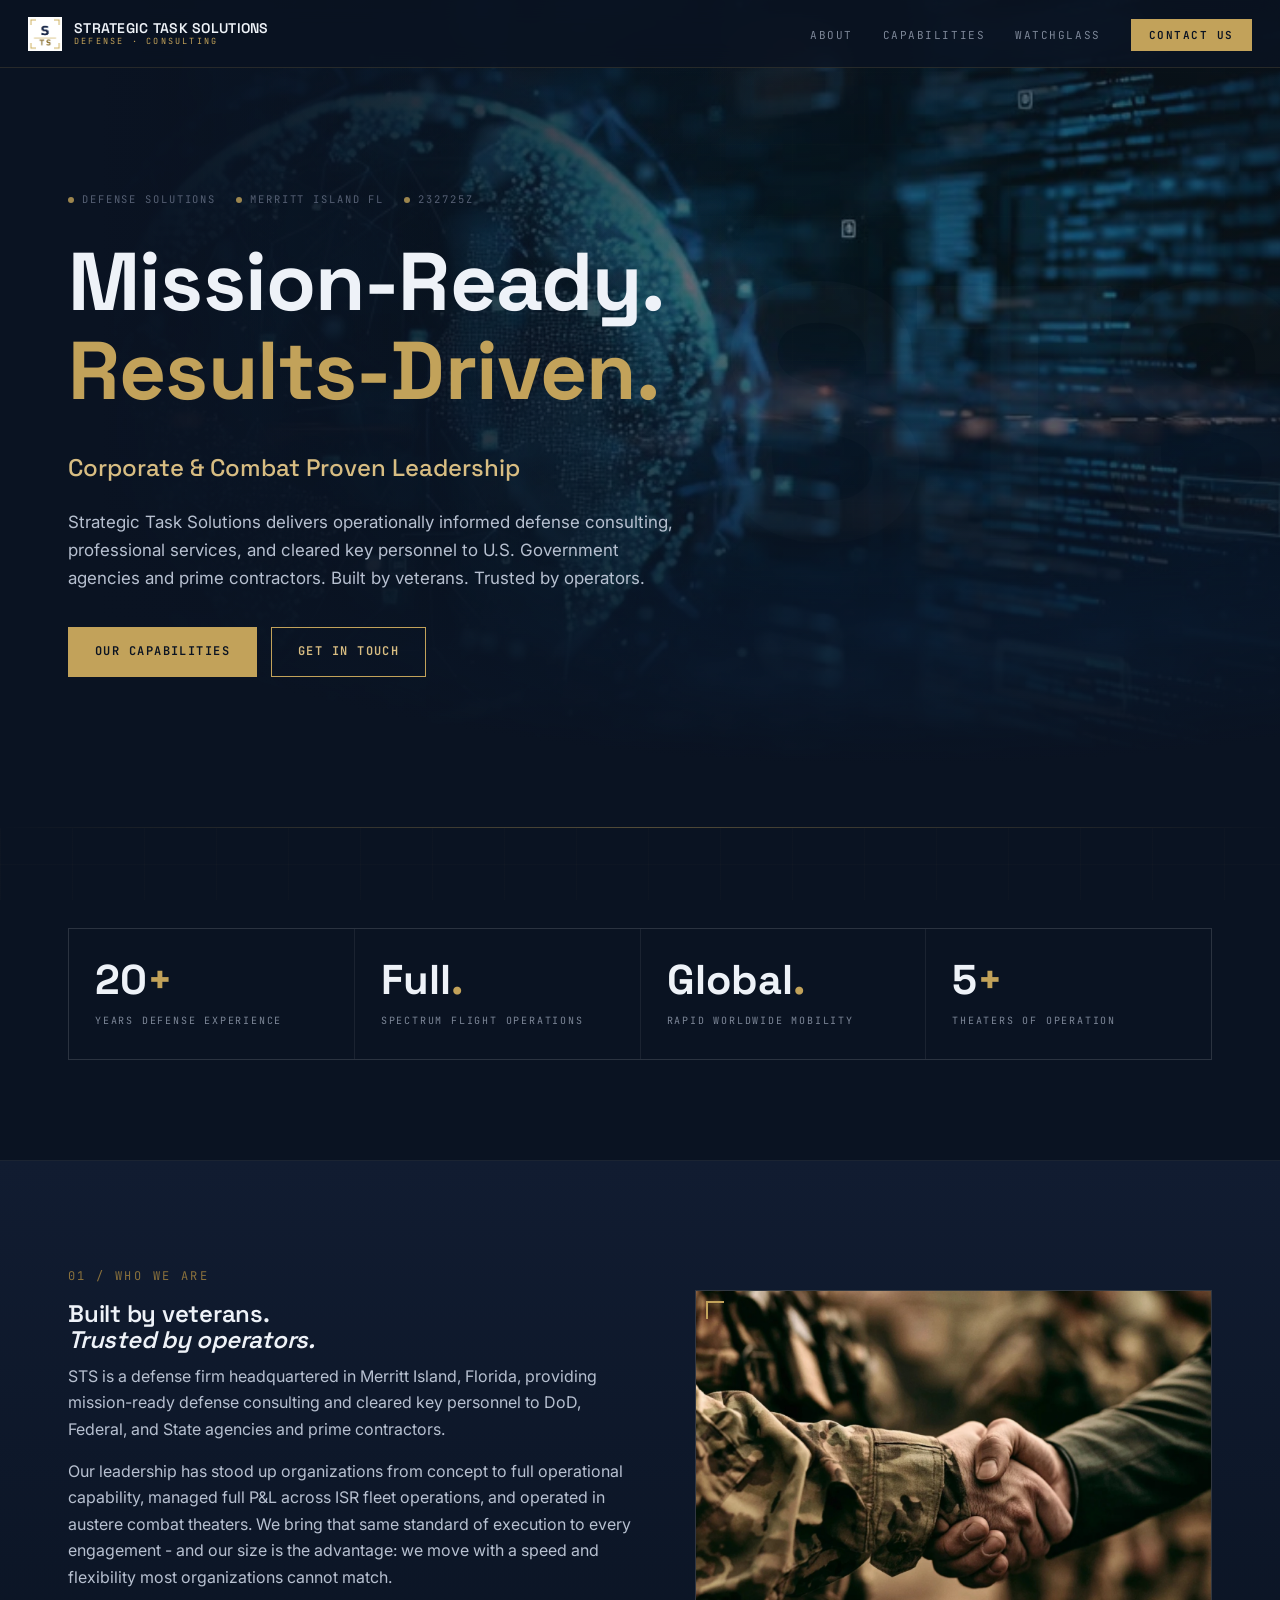
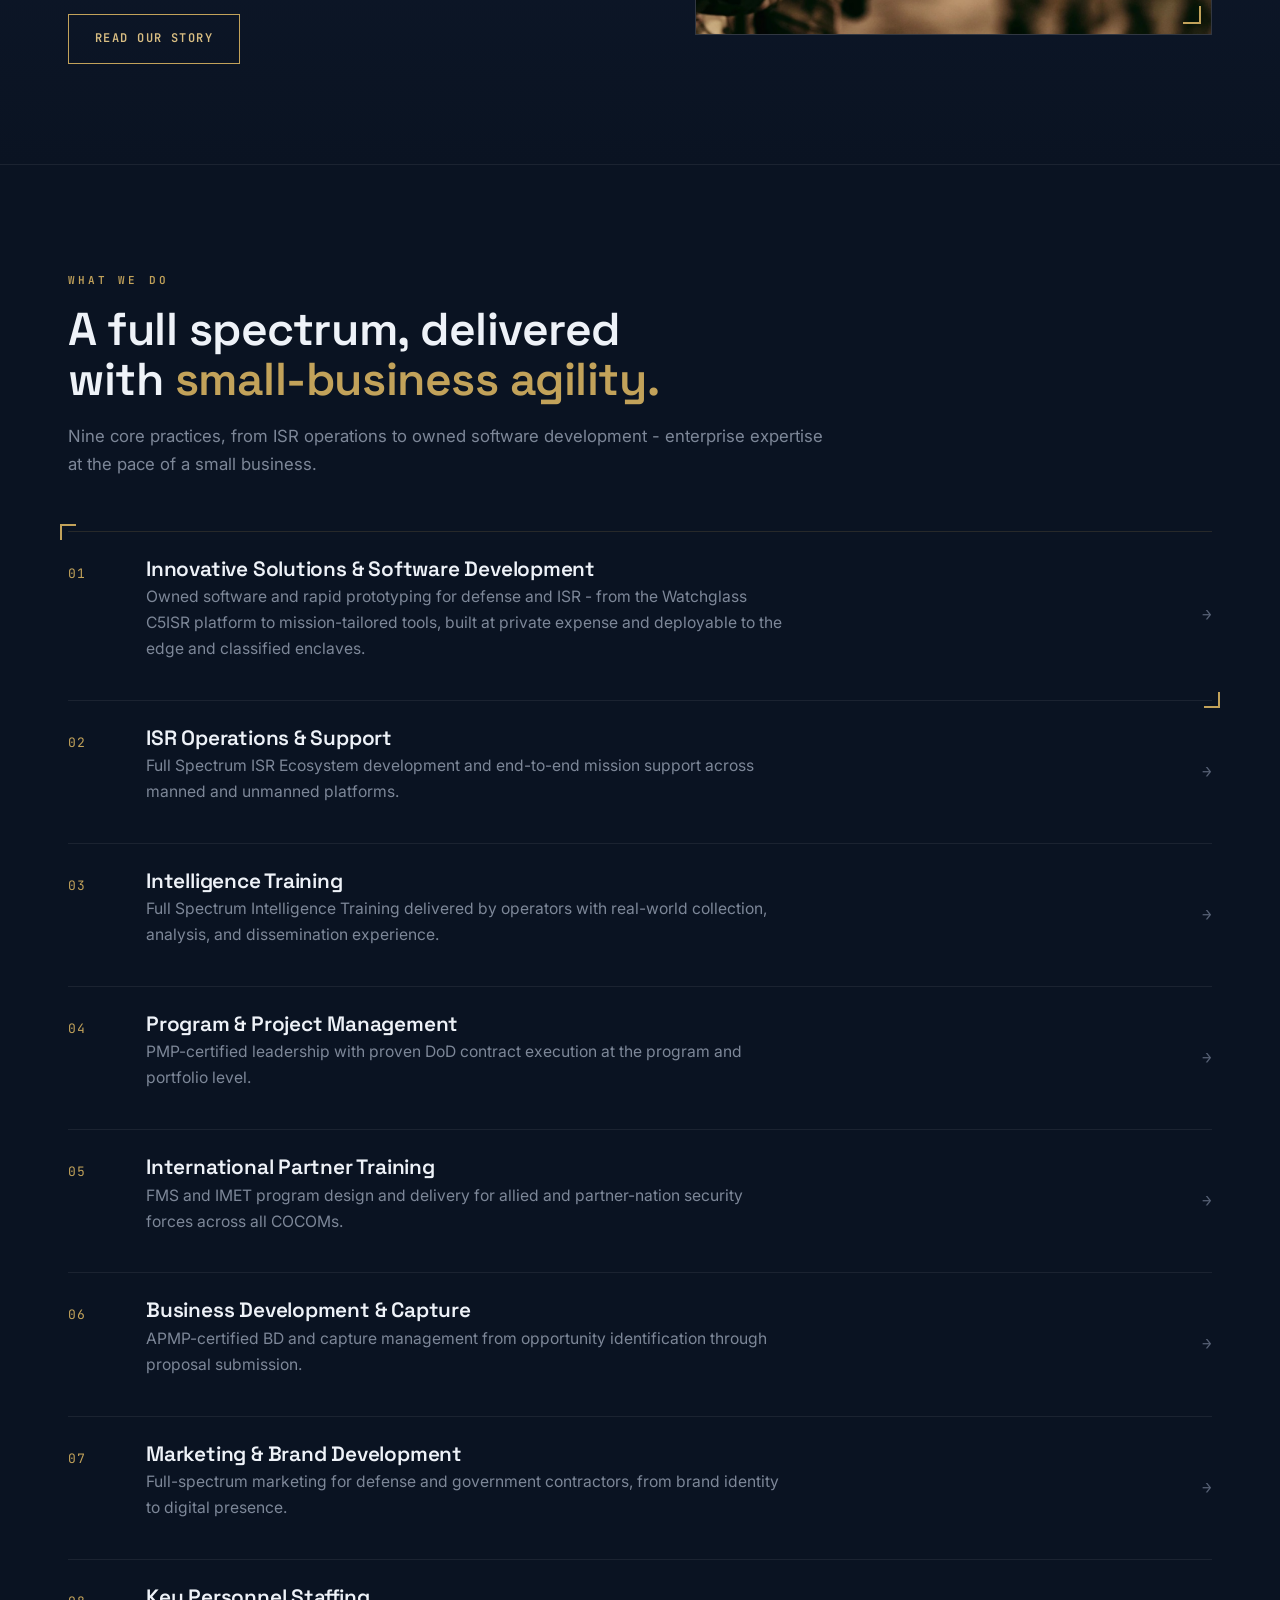
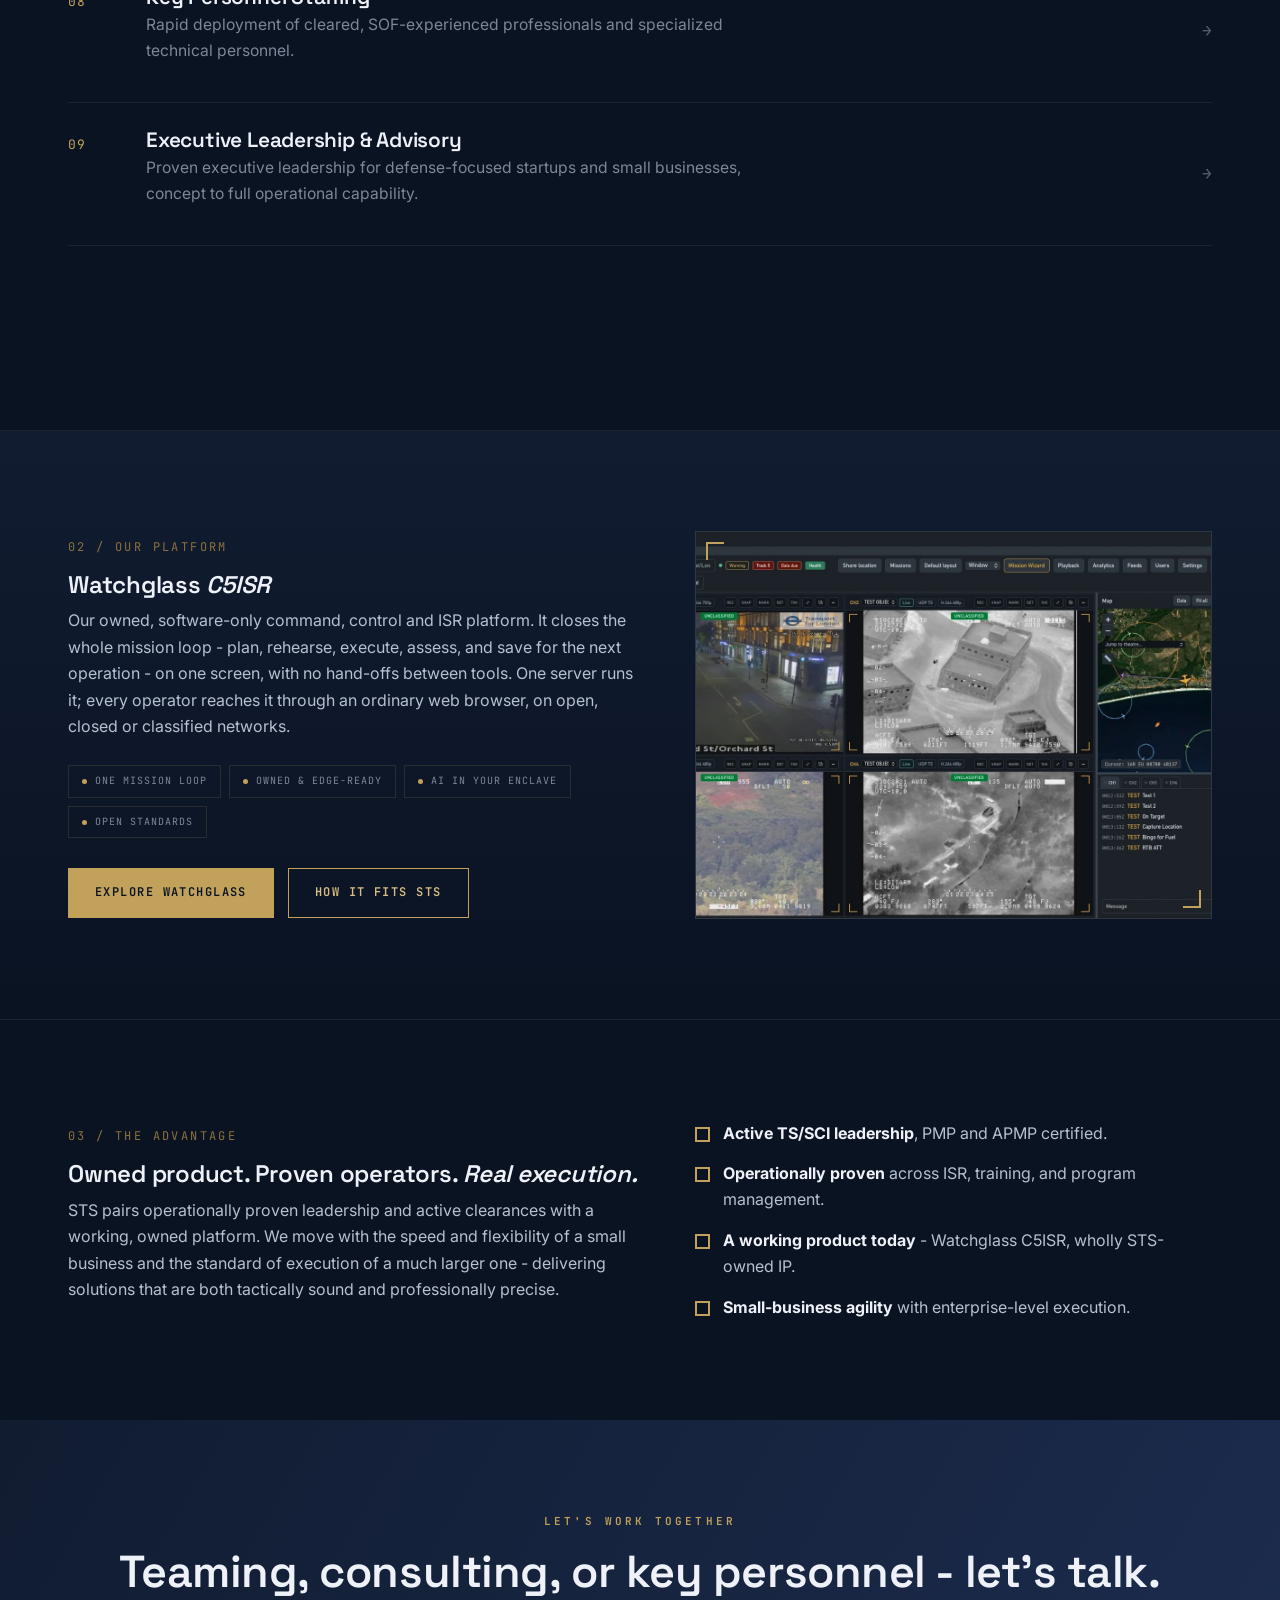
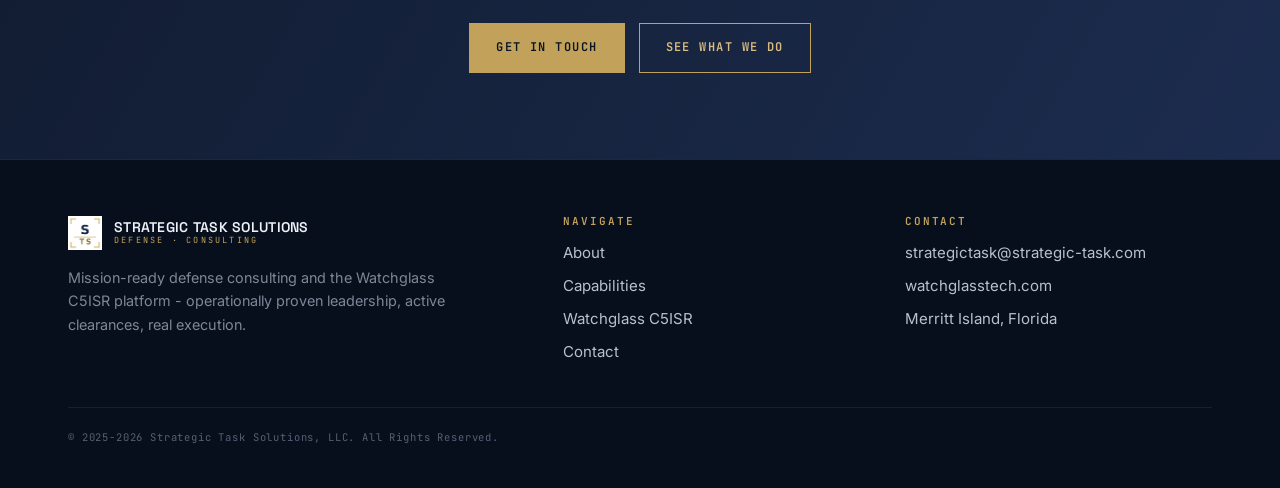
==== commit 63829a07: "Home: add veteran handshake image to Built by veterans / Trusted by operators Co-Authored-By: Claude" ====
--- a/index.html
+++ b/index.html
@@ -78,7 +78,7 @@
         <a class="btn ghost" href="about.html" style="margin-top:8px">Read Our Story</a>
       </div>
       <div class="figframe brk rv">
-        <div class="plc">[ IMAGE SLOT ]<br>STS in the field / ISR operations</div>
+        <img src="assets/sts-veterans.jpg" alt="Two service members shaking hands in the field" loading="lazy">
       </div>
     </div>
   </div>
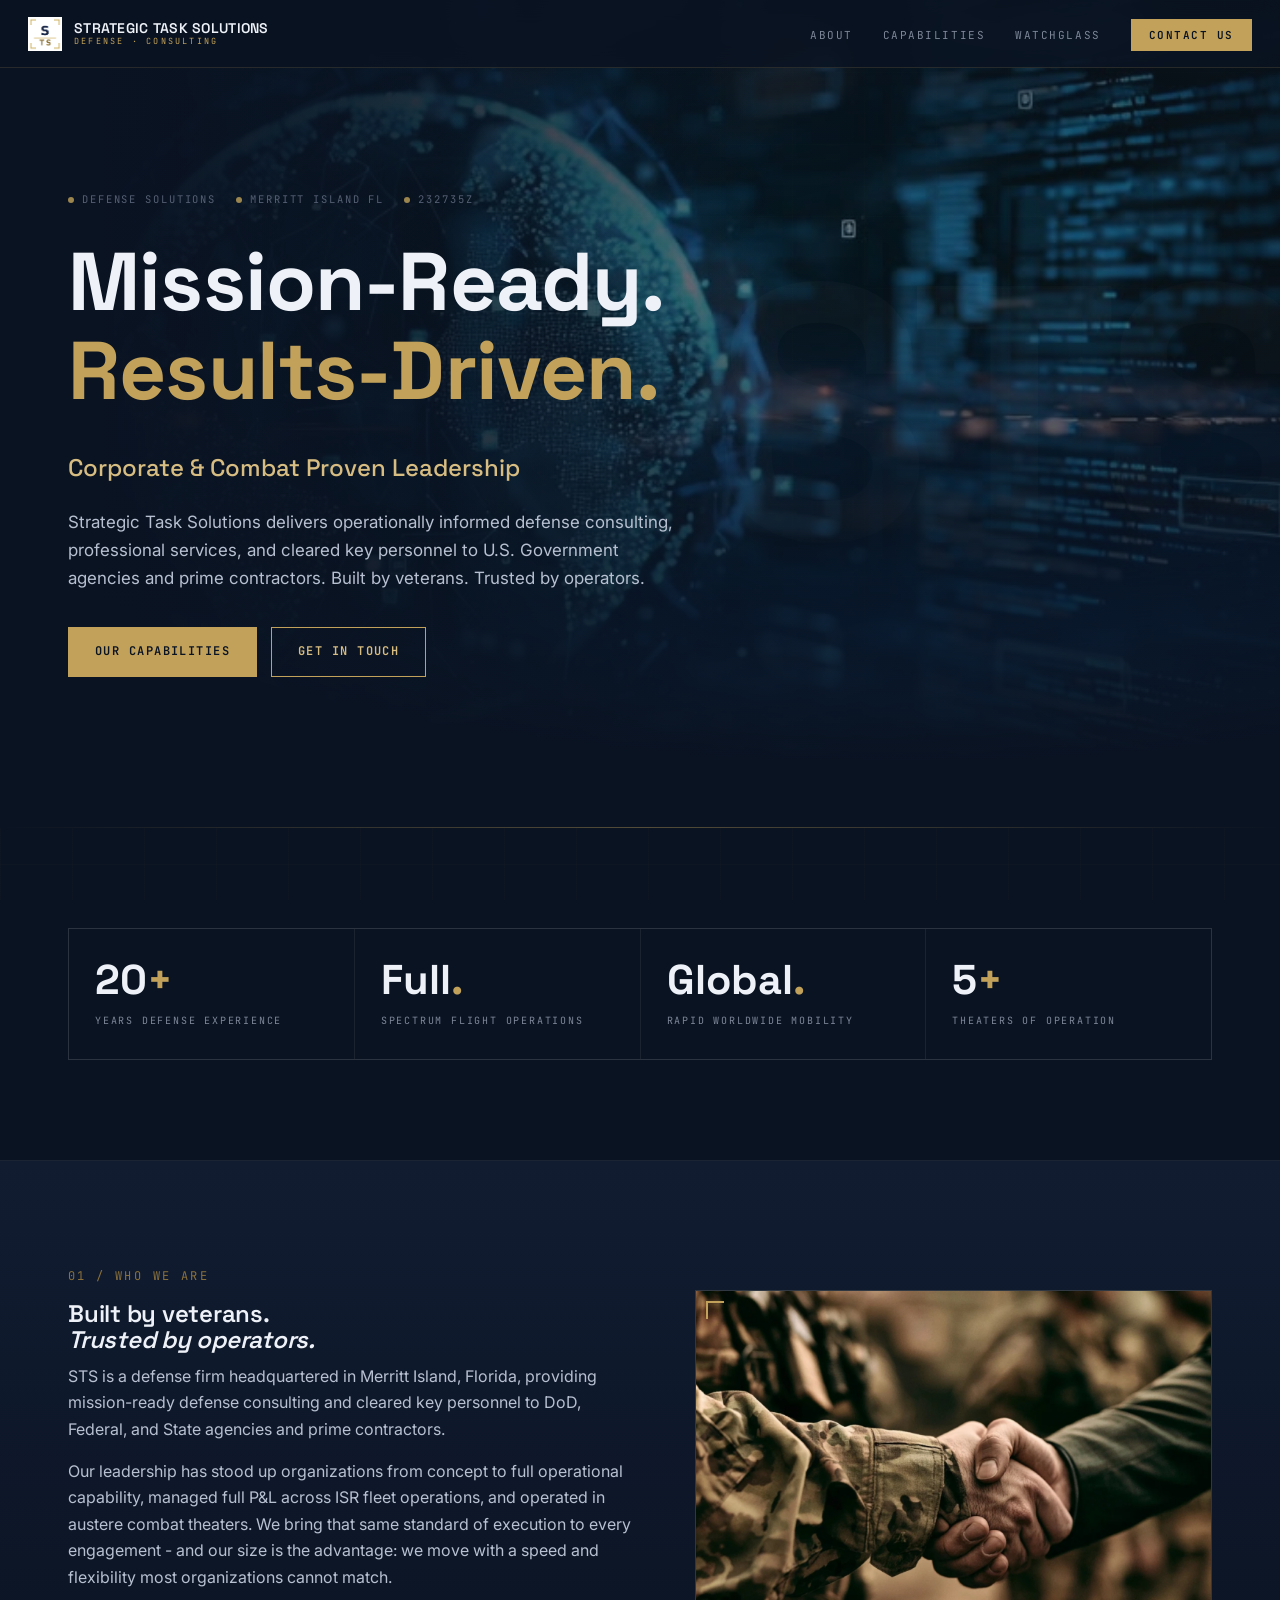
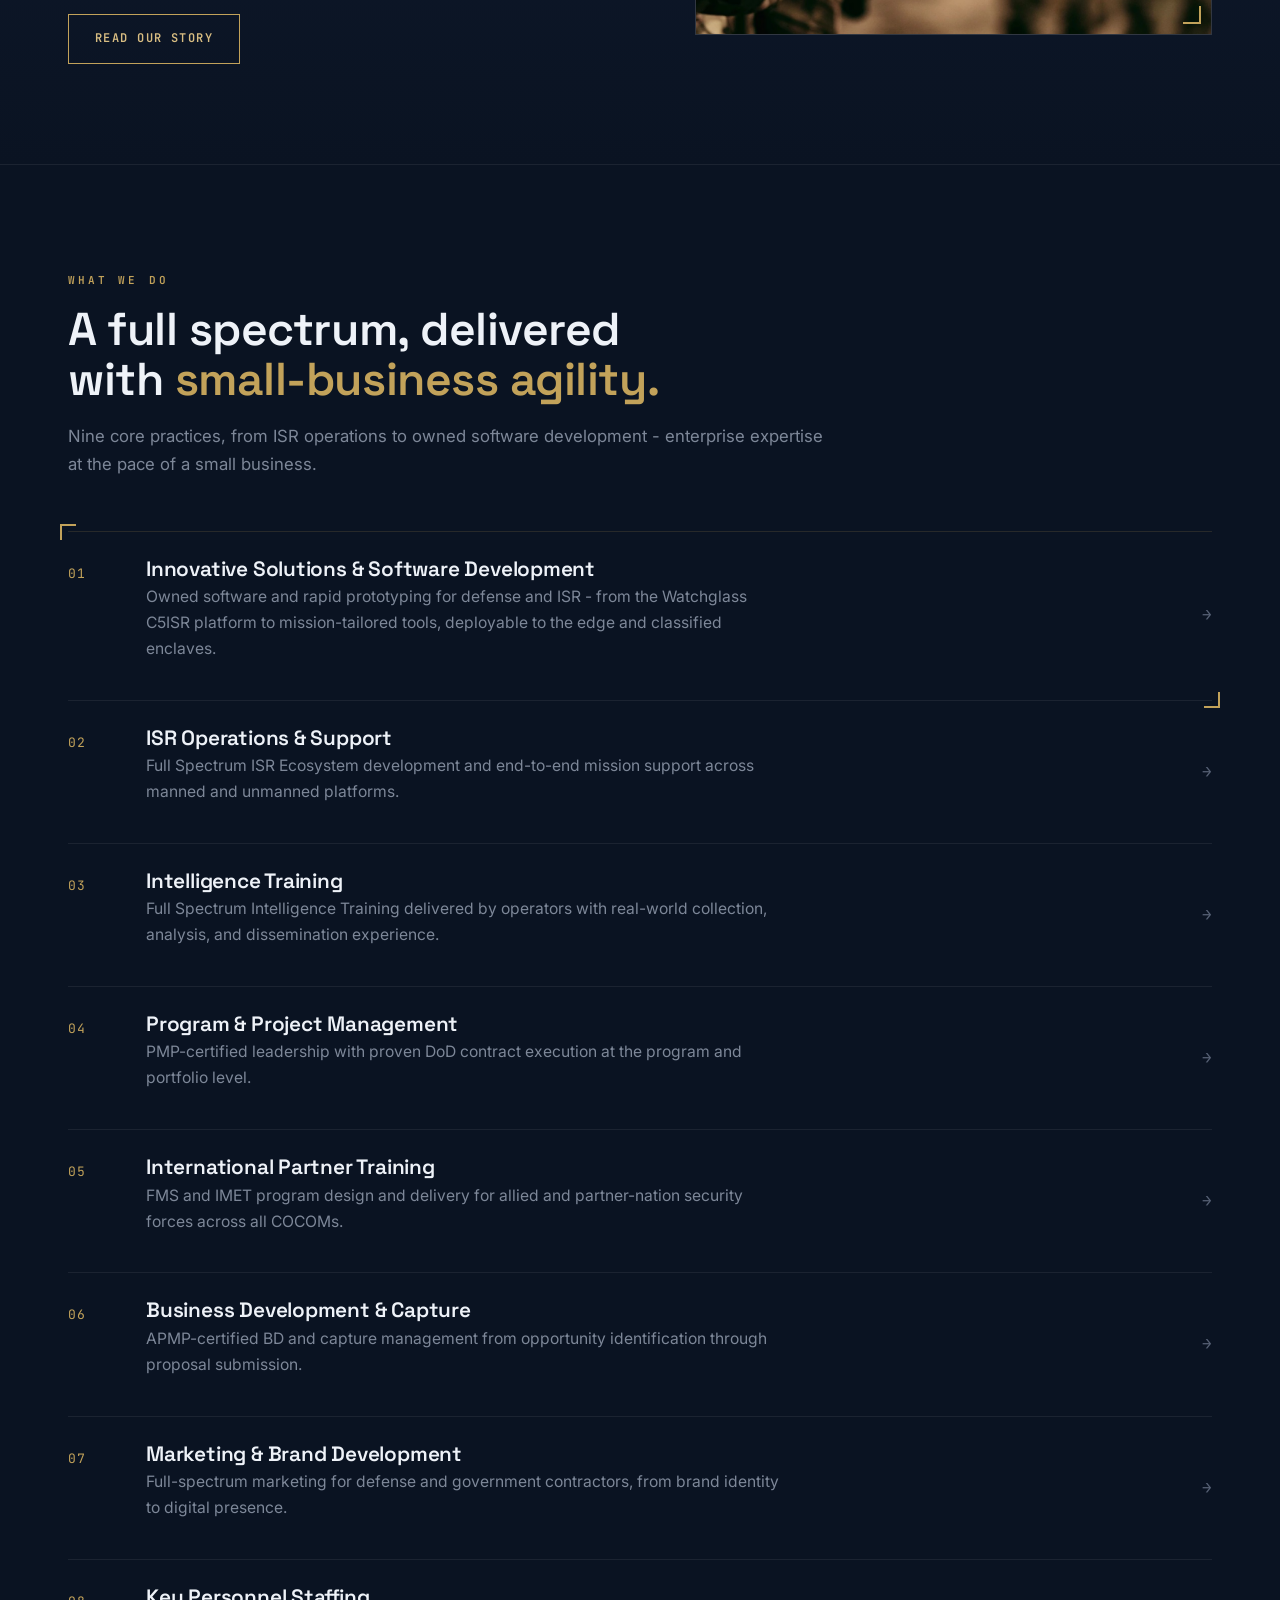
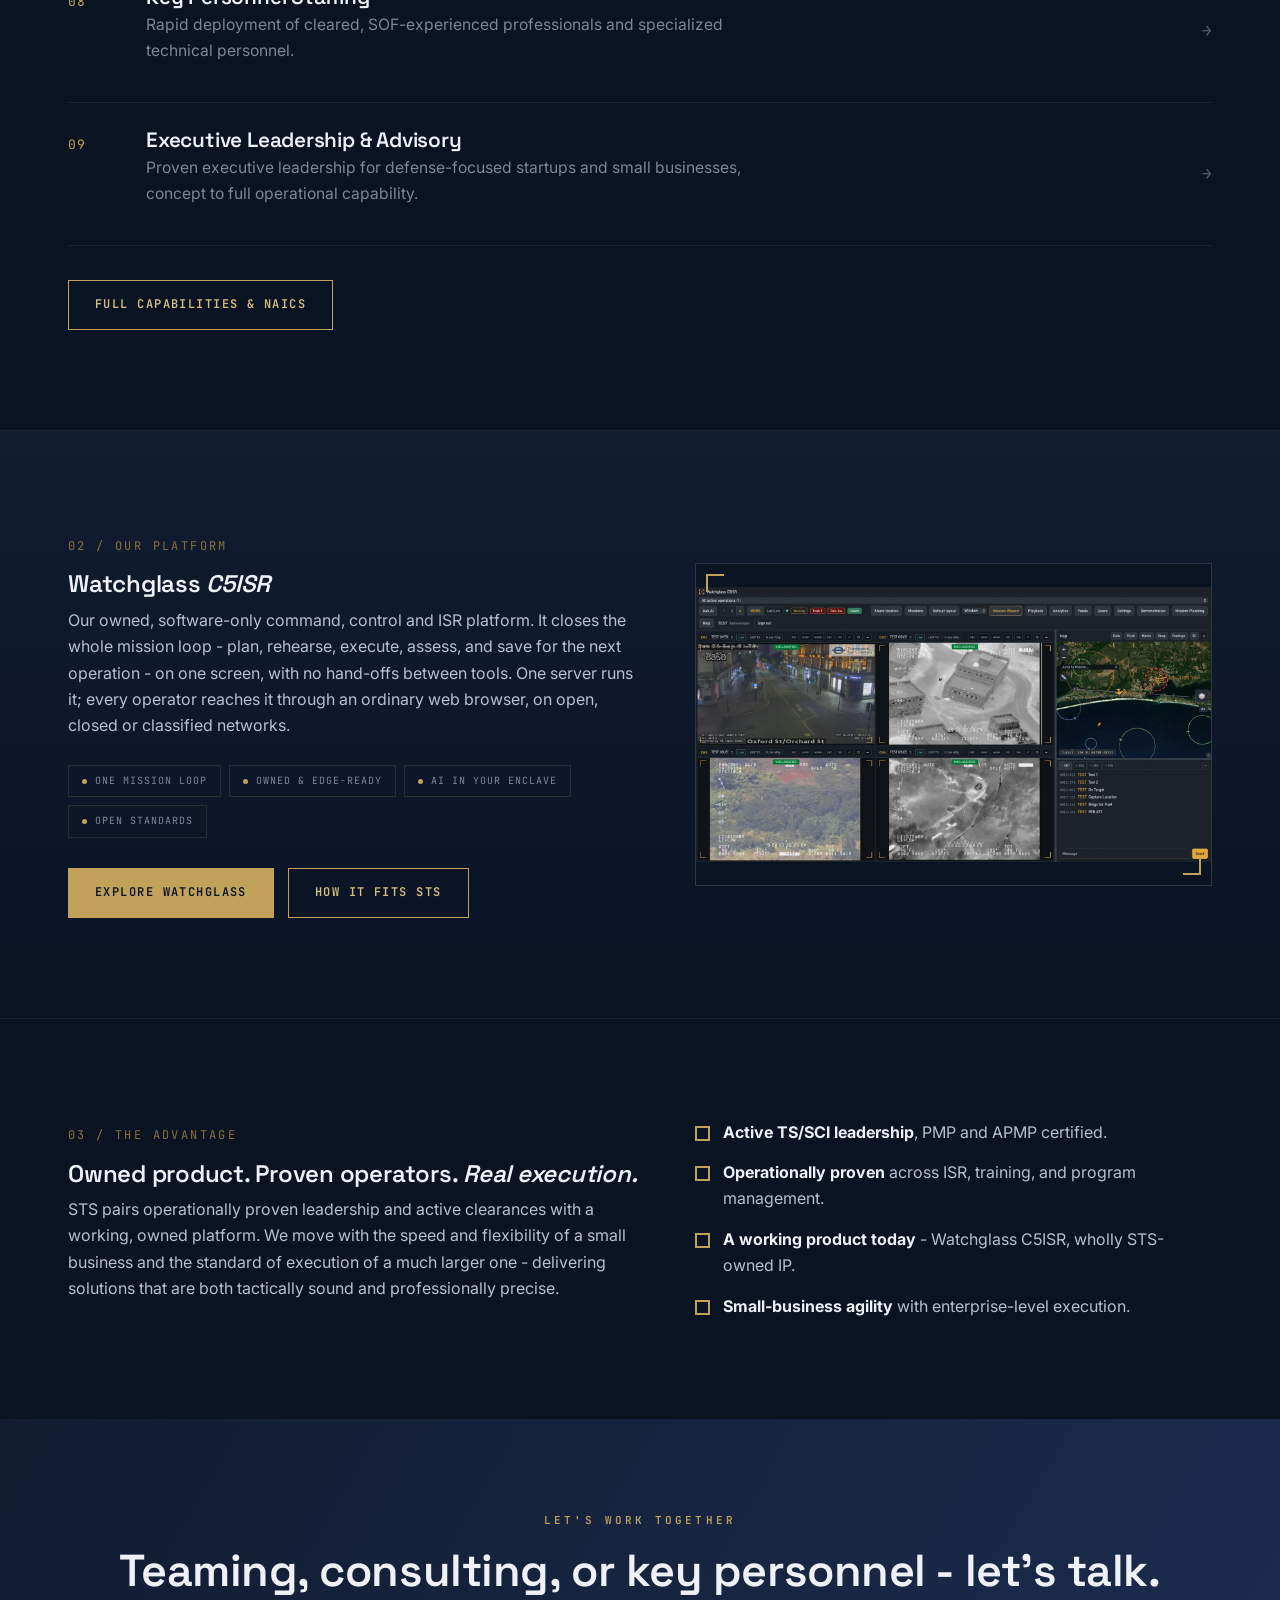
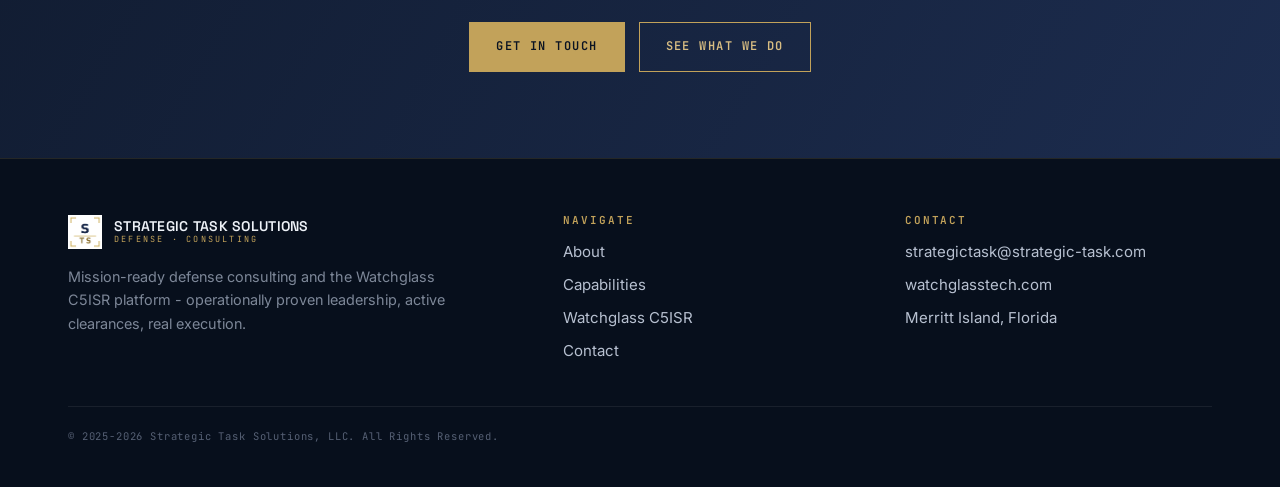
==== commit a72bf900: "Mobile polish + fixes: nav dropdown, tighter spacing, uncropped UI shots; drop 'private expense' - F" ====
--- a/index.html
+++ b/index.html
@@ -93,7 +93,7 @@
       <p>Nine core practices, from ISR operations to owned software development - enterprise expertise at the pace of a small business.</p>
     </div>
     <div class="ledger rv">
-      <div class="row brk"><div class="no">01</div><div><h3>Innovative Solutions &amp; Software Development</h3><div class="desc">Owned software and rapid prototyping for defense and ISR - from the Watchglass C5ISR platform to mission-tailored tools, built at private expense and deployable to the edge and classified enclaves.</div><div class="tags"><span class="tag">Custom Software</span><span class="tag">Rapid Prototyping</span><span class="tag">C5ISR Platforms</span><span class="tag">Edge / Air-Gapped</span><span class="tag">AI Integration</span><span class="tag">Open Standards / No Lock-In</span></div></div><div class="arrow">&rarr;</div></div>
+      <div class="row brk"><div class="no">01</div><div><h3>Innovative Solutions &amp; Software Development</h3><div class="desc">Owned software and rapid prototyping for defense and ISR - from the Watchglass C5ISR platform to mission-tailored tools, deployable to the edge and classified enclaves.</div><div class="tags"><span class="tag">Custom Software</span><span class="tag">Rapid Prototyping</span><span class="tag">C5ISR Platforms</span><span class="tag">Edge / Air-Gapped</span><span class="tag">AI Integration</span><span class="tag">Open Standards / No Lock-In</span></div></div><div class="arrow">&rarr;</div></div>
       <div class="row"><div class="no">02</div><div><h3>ISR Operations &amp; Support</h3><div class="desc">Full Spectrum ISR Ecosystem development and end-to-end mission support across manned and unmanned platforms.</div><div class="tags"><span class="tag">FMV Operations</span><span class="tag">Mission Planning</span><span class="tag">Sensor Integration</span><span class="tag">8210.1D Compliance</span></div></div><div class="arrow">&rarr;</div></div>
       <div class="row"><div class="no">03</div><div><h3>Intelligence Training</h3><div class="desc">Full Spectrum Intelligence Training delivered by operators with real-world collection, analysis, and dissemination experience.</div><div class="tags"><span class="tag">All-Source</span><span class="tag">GEOINT</span><span class="tag">FMV / PED</span><span class="tag">Curriculum Design</span></div></div><div class="arrow">&rarr;</div></div>
       <div class="row"><div class="no">04</div><div><h3>Program &amp; Project Management</h3><div class="desc">PMP-certified leadership with proven DoD contract execution at the program and portfolio level.</div><div class="tags"><span class="tag">DoD PM</span><span class="tag">EVMS</span><span class="tag">APMP Capture</span><span class="tag">Subcontracts</span></div></div><div class="arrow">&rarr;</div></div>
@@ -111,7 +111,7 @@
 <section class="band alt wg">
   <div class="wrap">
     <div class="split flip">
-      <div class="figframe brk rv" style="aspect-ratio:4/3">
+      <div class="figframe brk rv contain" style="aspect-ratio:16/10">
         <img src="assets/wg-cop.jpg" alt="Watchglass C5ISR common operational picture" loading="lazy">
       </div>
       <div class="rv">
--- a/css/site.css
+++ b/css/site.css
@@ -24,7 +24,7 @@
 }
 
 * { box-sizing: border-box; }
-html { scroll-behavior: smooth; }
+html { scroll-behavior: smooth; scroll-padding-top: 82px; }
 body {
   margin: 0; background: var(--navy-deep); color: var(--body);
   font-family: var(--body-f); font-size: 16px; line-height: 1.65;
@@ -165,7 +165,8 @@
 
 /* figure frame (for MidJourney imagery slots) */
 .figframe { position: relative; border: 1px solid var(--line); background: var(--navy-2); aspect-ratio: 3/2; overflow: hidden; }
-.figframe img { width: 100%; height: 100%; object-fit: cover; }
+.figframe img { width: 100%; height: 100%; object-fit: cover; display: block; }
+.figframe.contain img, .figframe.contain video { object-fit: contain; background: var(--navy-deep); }
 .figframe .plc { position: absolute; inset: 0; display: flex; align-items: center; justify-content: center;
   font-family: var(--mono); font-size: 11px; letter-spacing: .18em; color: var(--faint); text-transform: uppercase; text-align: center; padding: 20px; }
 .figframe::before, .figframe::after { content: ""; position: absolute; width: 16px; height: 16px; border: 2px solid var(--gold); z-index: 2; }
@@ -284,8 +285,10 @@
 /* ── responsive ──────────────────────────────────── */
 @media (max-width: 920px) {
   .navlinks { position: fixed; inset: 68px 0 auto 0; flex-direction: column; align-items: stretch; gap: 0;
-    background: var(--navy-deep); border-bottom: 1px solid var(--line); padding: 6px 0; transform: translateY(-130%); transition: .25s; }
-  .navlinks.open { transform: translateY(0); }
+    background: var(--navy-deep); border-bottom: 1px solid var(--line); padding: 8px 0 12px;
+    opacity: 0; visibility: hidden; transform: translateY(-8px); pointer-events: none;
+    transition: opacity .2s ease, transform .2s ease, visibility .2s; box-shadow: 0 16px 30px rgba(0,0,0,.4); }
+  .navlinks.open { opacity: 1; visibility: visible; transform: translateY(0); pointer-events: auto; }
   .navlinks a { padding: 14px 28px; }
   .navlinks a.cta { margin: 8px 28px; text-align: center; justify-content: center; }
   .navtoggle { display: inline-flex; }
@@ -301,5 +304,23 @@
   .contact-grid { grid-template-columns: 1fr; gap: 36px; }
   .form .fr { grid-template-columns: 1fr; }
   .log .item { grid-template-columns: 1fr; gap: 8px; }
-  .phero { padding: 120px 0 48px; }
-}
+}
+@media (max-width: 680px) {
+  :root { --max: 100%; }
+  .wrap { padding: 0 20px; }
+  .hero { min-height: auto; padding: 104px 0 56px; }
+  .hero-ghost { font-size: 22vh; right: -6%; }
+  .hero-readout { gap: 10px 18px; margin-bottom: 22px; }
+  section.band { padding: 56px 0; }
+  section.band + section.band { border-top: 1px solid var(--line-2); }
+  .cta-band { padding: 58px 0; }
+  .phero { padding: 104px 0 40px; }
+  .sec-head { margin-bottom: 34px; }
+  .split { gap: 28px; }
+  .dossier .cell { padding: 24px 20px; }
+  .dossier .big { font-size: 2.2rem; }
+  .cta .btn, .hero .cta .btn { width: 100%; justify-content: center; }
+  .hero .cta, .cta-band .cta { width: 100%; }
+  .row { padding: 22px 0; }
+  .row:hover { padding-left: 0; padding-right: 0; }
+}
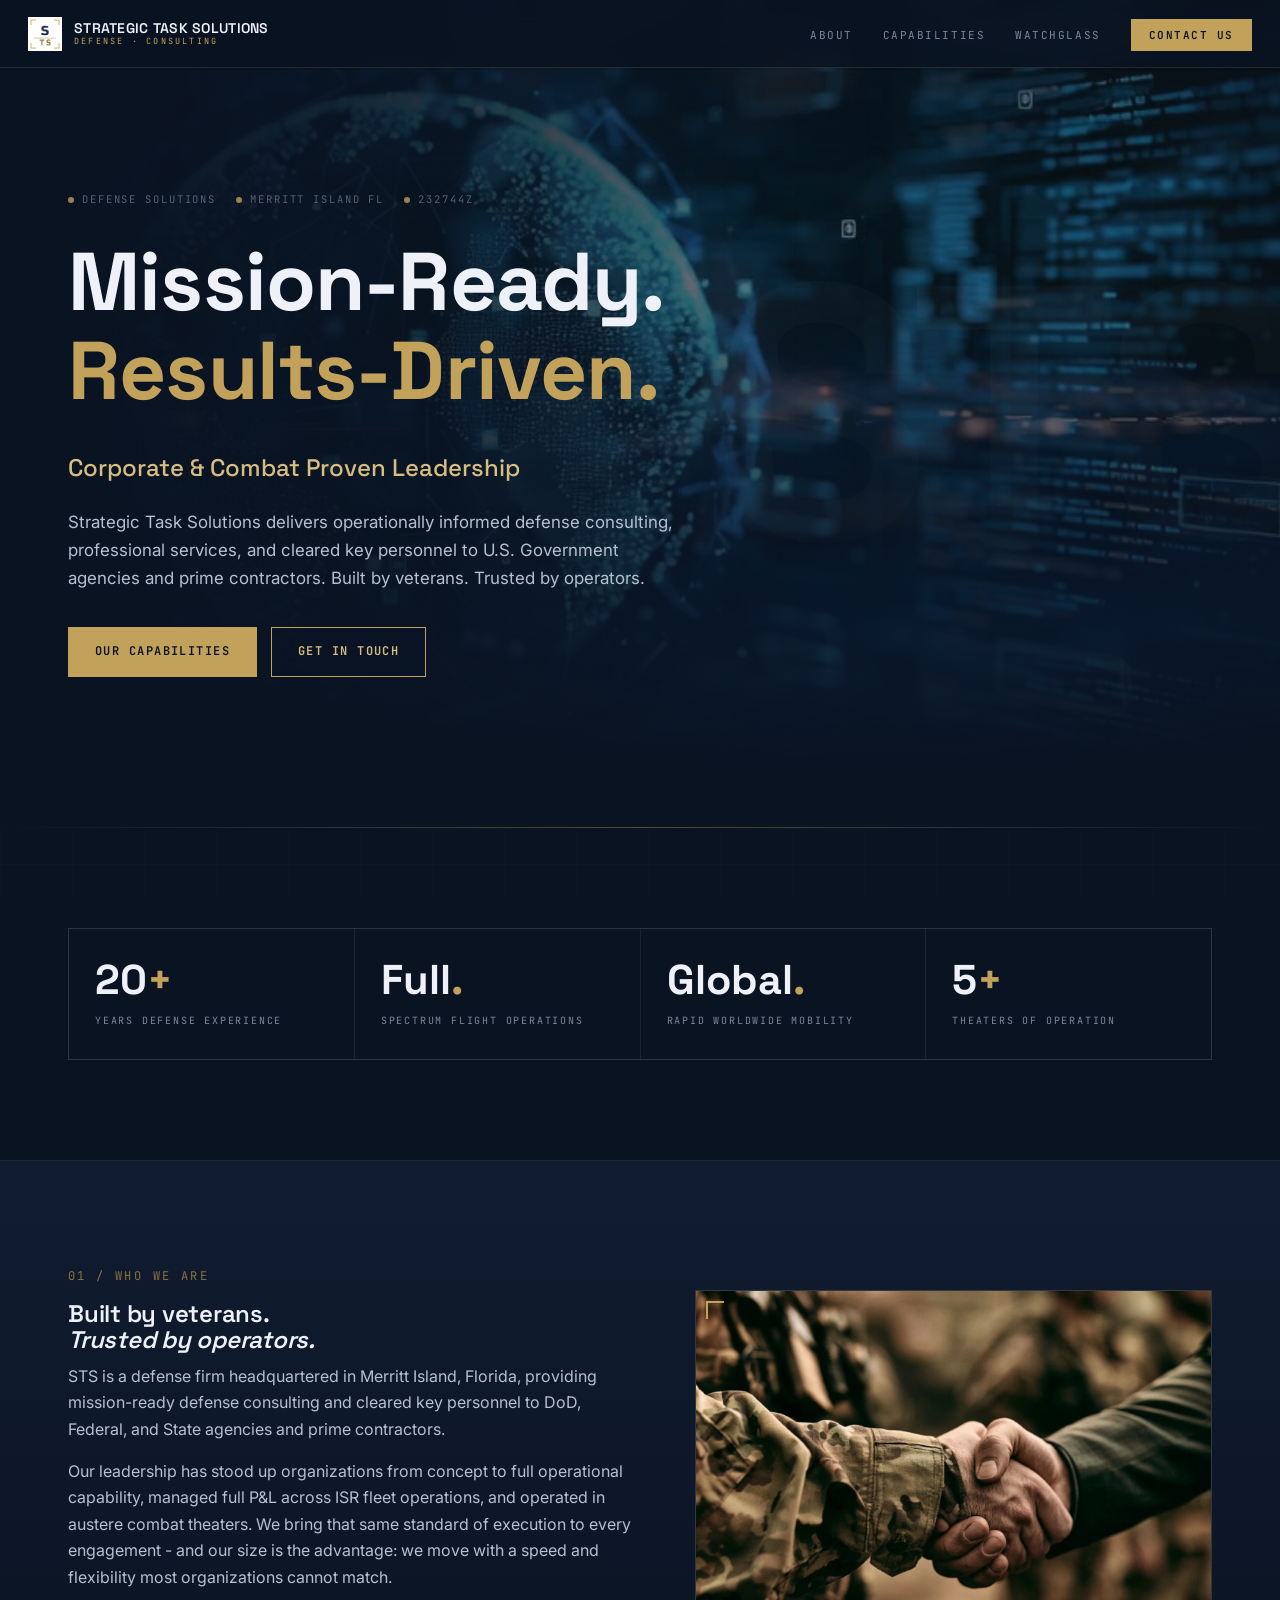
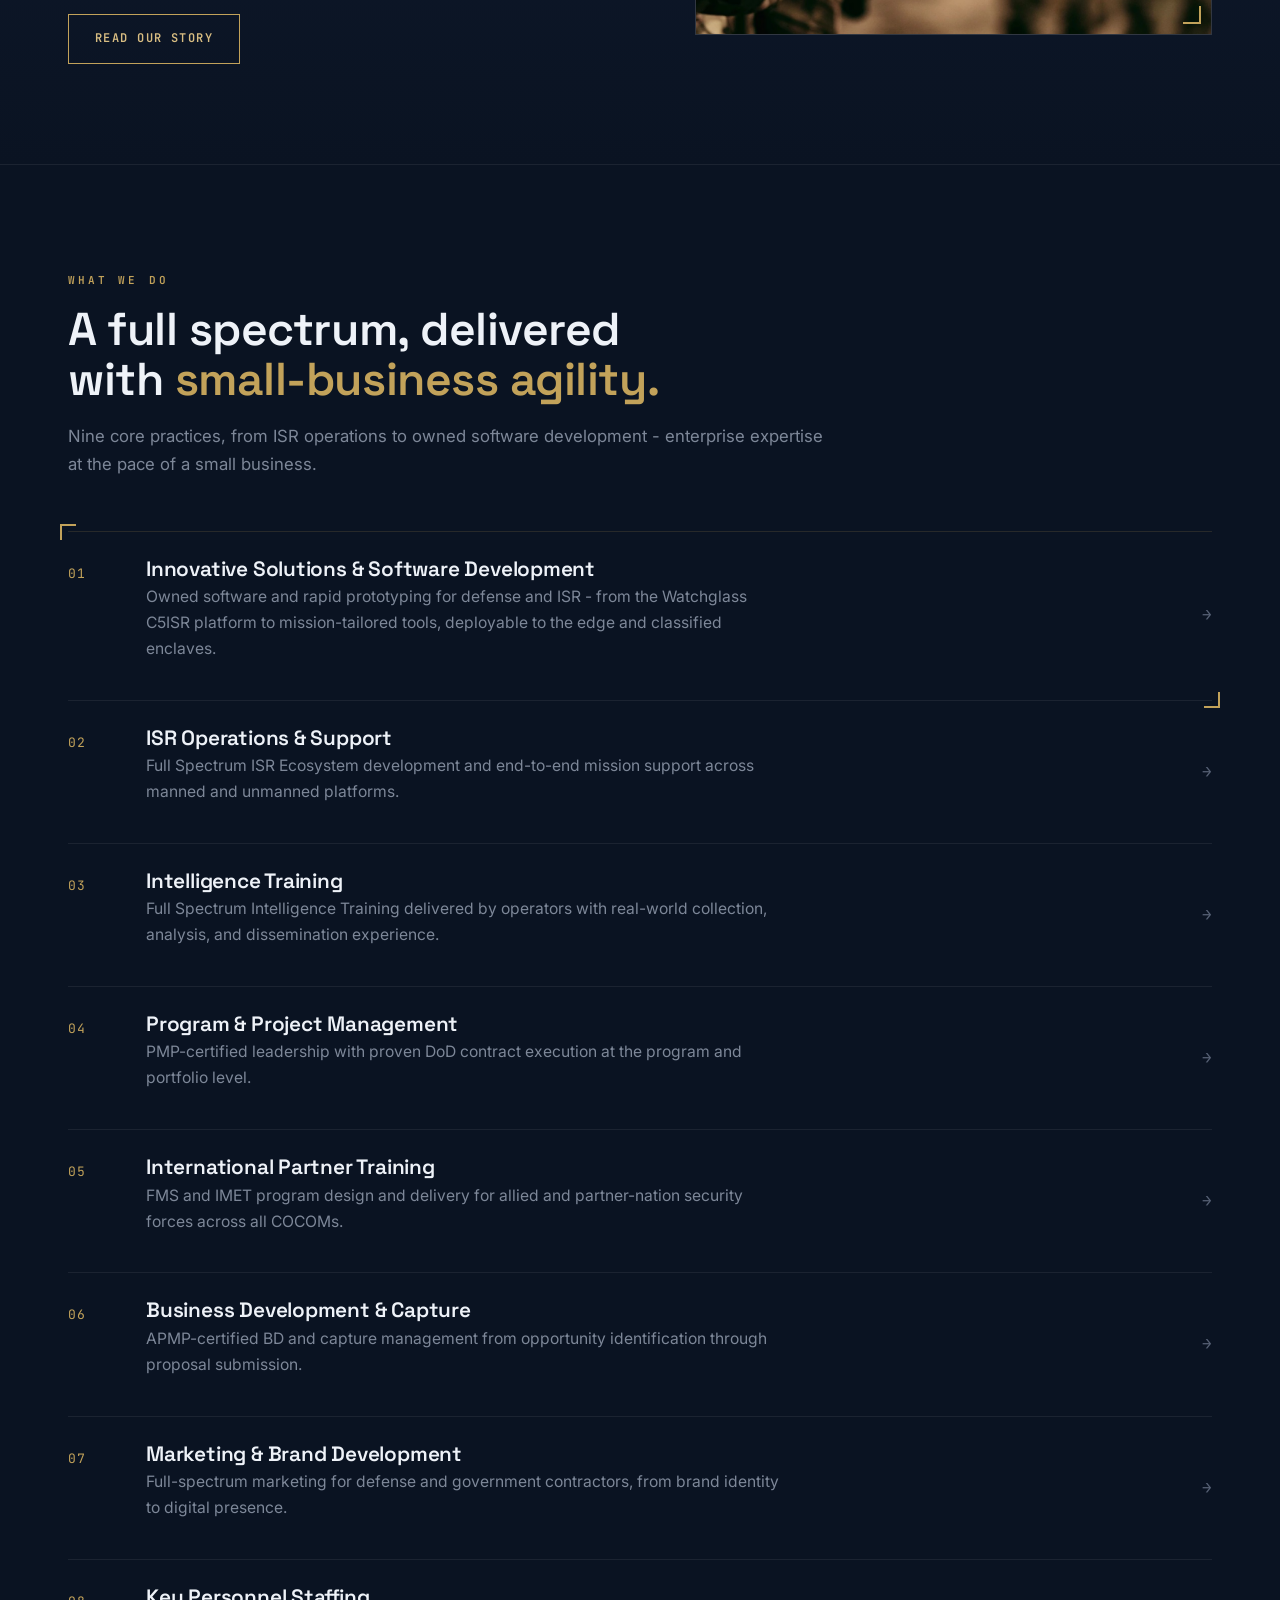
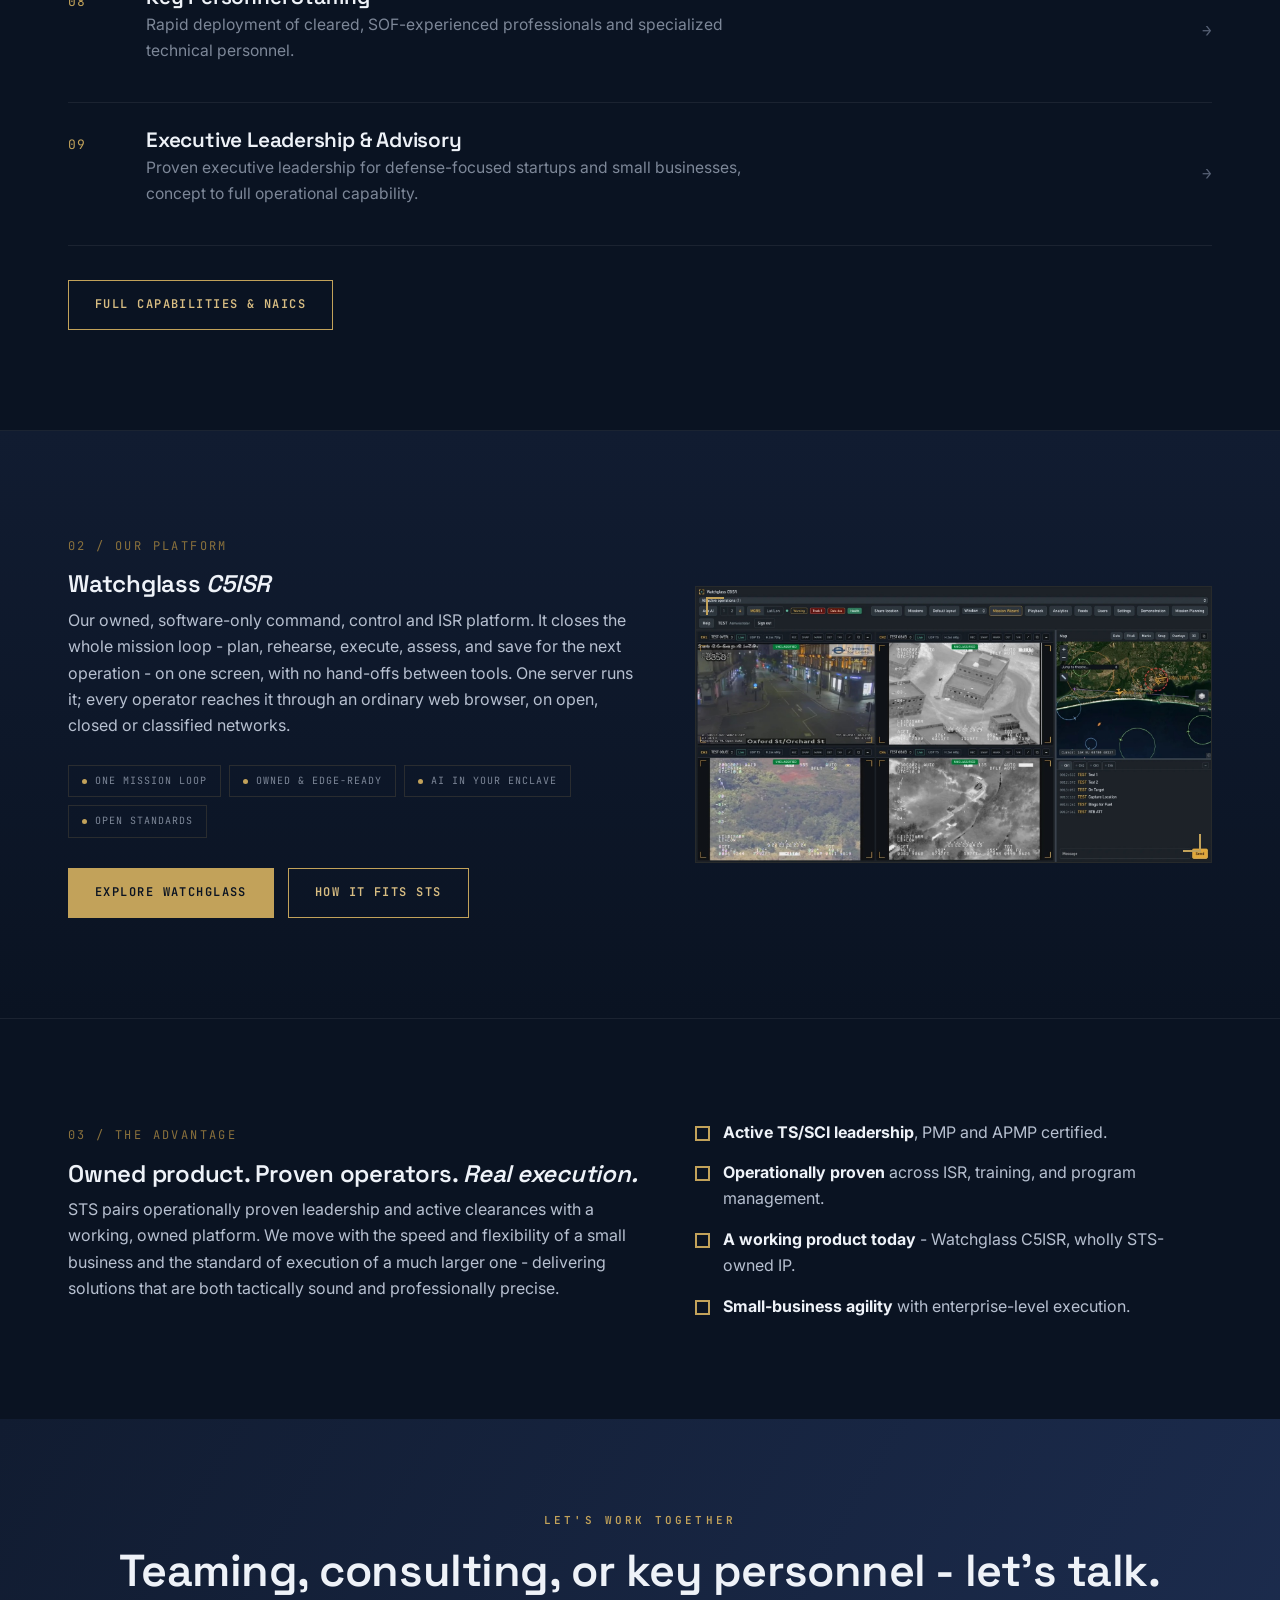
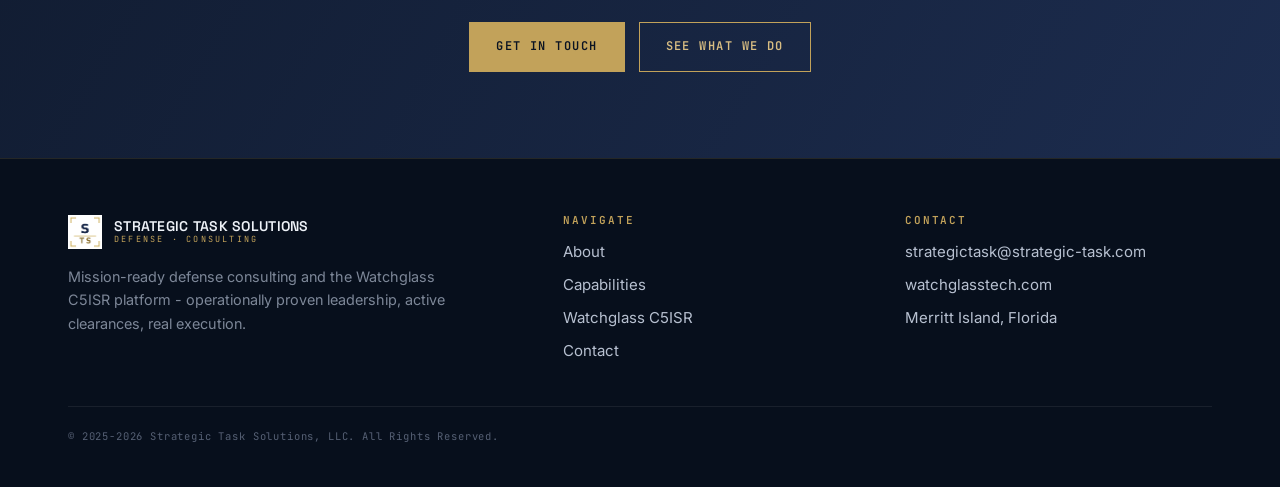
==== commit c5796bb3: "Home: Watchglass COP teaser fits its frame exactly (no letterbox, no crop) Co-Authored-By: Claude Op" ====
--- a/index.html
+++ b/index.html
@@ -111,7 +111,7 @@
 <section class="band alt wg">
   <div class="wrap">
     <div class="split flip">
-      <div class="figframe brk rv contain" style="aspect-ratio:16/10">
+      <div class="figframe brk rv contain">
         <img src="assets/wg-cop.jpg" alt="Watchglass C5ISR common operational picture" loading="lazy">
       </div>
       <div class="rv">
--- a/css/site.css
+++ b/css/site.css
@@ -166,7 +166,8 @@
 /* figure frame (for MidJourney imagery slots) */
 .figframe { position: relative; border: 1px solid var(--line); background: var(--navy-2); aspect-ratio: 3/2; overflow: hidden; }
 .figframe img { width: 100%; height: 100%; object-fit: cover; display: block; }
-.figframe.contain img, .figframe.contain video { object-fit: contain; background: var(--navy-deep); }
+.figframe.contain { aspect-ratio: auto; background: var(--navy-deep); }
+.figframe.contain img, .figframe.contain video { height: auto; object-fit: contain; display: block; }
 .figframe .plc { position: absolute; inset: 0; display: flex; align-items: center; justify-content: center;
   font-family: var(--mono); font-size: 11px; letter-spacing: .18em; color: var(--faint); text-transform: uppercase; text-align: center; padding: 20px; }
 .figframe::before, .figframe::after { content: ""; position: absolute; width: 16px; height: 16px; border: 2px solid var(--gold); z-index: 2; }
